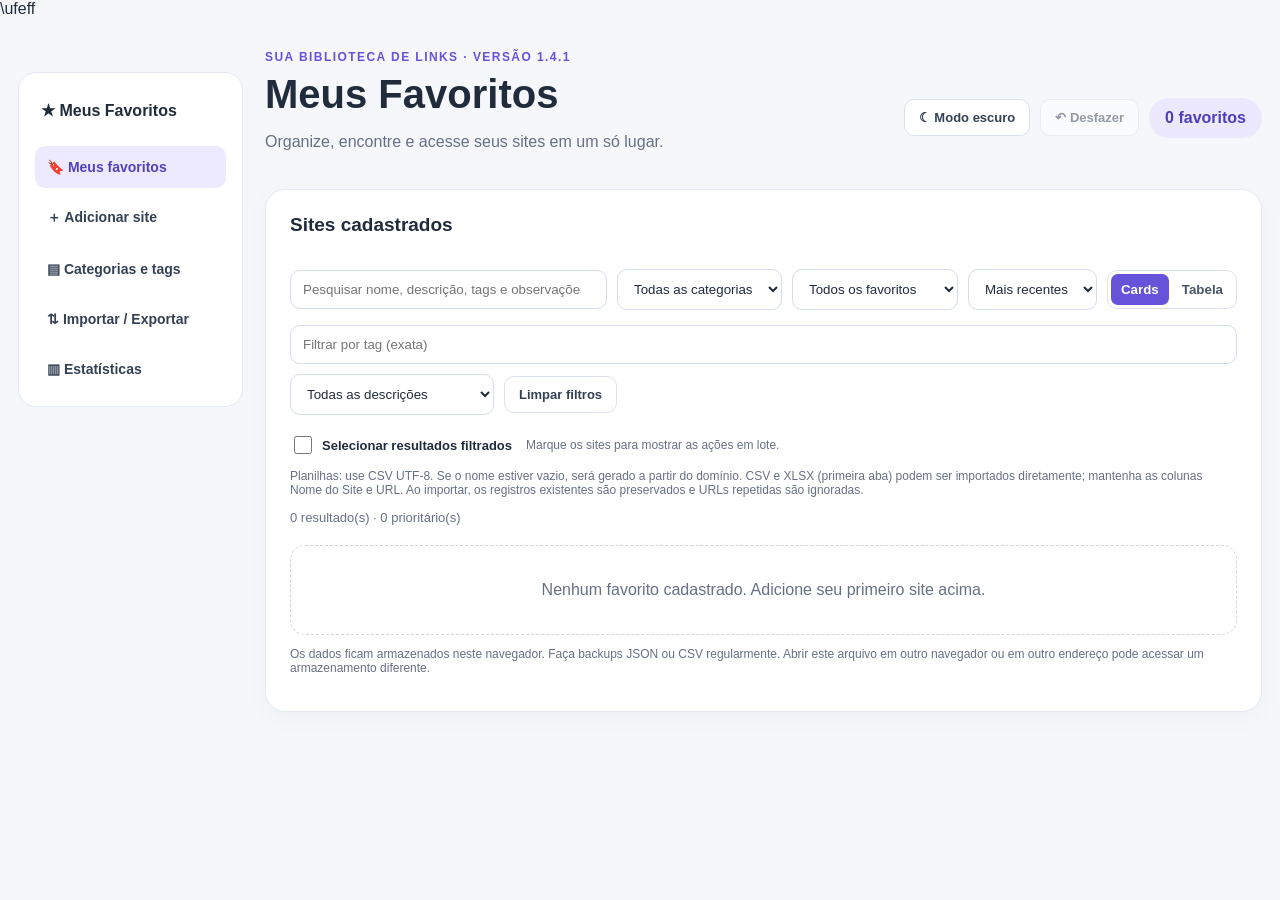
==== backups/gerenciador_favoritos_v1_6_1_original.html @ 5fb929ee "Initial commit - Gerenciador de Links Favoritos" ====
﻿\ufeff<!DOCTYPE html>
<html lang="pt-BR"><head><meta charset="UTF-8"><meta name="viewport" content="width=device-width,initial-scale=1"><title>Meus Favoritos — v1.4</title>
<style>
:root{font-family:Arial,Helvetica,sans-serif;color:#202b3c;background:#f5f7fb}*{box-sizing:border-box}html,body,button,input,textarea,select,option{font-family:Arial,Helvetica,sans-serif!important;font-variant:normal!important}body{margin:0}button{cursor:pointer}button:disabled{opacity:.5;cursor:not-allowed}.wrap{max-width:1190px;margin:auto;padding:32px 18px 70px}.top,.flex{display:flex;align-items:center;justify-content:space-between;gap:14px;flex-wrap:wrap}.eyebrow{font-size:12px;letter-spacing:.12em;text-transform:uppercase;color:#6554d9;font-weight:800}h1{font-size:clamp(29px,4vw,40px);margin:8px 0}p{color:#667085}.count{background:#ece9ff;color:#4d3fbb;border-radius:99px;padding:11px 16px;font-weight:bold}.panel{background:#fff;border:1px solid #e4e9f3;border-radius:20px;padding:24px;margin-top:22px;box-shadow:0 7px 25px #1d294408}h2{font-size:19px;margin:0 0 18px}h3{margin:0;font-size:17px;overflow-wrap:anywhere}.fields{display:grid;grid-template-columns:repeat(2,minmax(0,1fr));gap:16px}.field{display:flex;flex-direction:column;gap:7px}.wide{grid-column:1/-1}label{font-size:13px;font-weight:bold}input,select,textarea{border:1px solid #d5ddeb;border-radius:10px;padding:11px 12px;background:white;color:#202b3c;outline:none;min-width:0;width:100%}input:focus,select:focus,textarea:focus{border-color:#6554d9;box-shadow:0 0 0 3px #6554d91b}textarea{resize:vertical;min-height:75px}.actions,.toolbar{display:flex;flex-wrap:wrap;gap:10px;align-items:center}.actions{margin-top:18px}.btn{border:1px solid #dce2ec;border-radius:10px;background:white;color:#344054;padding:10px 14px;font-weight:700;font-size:13px}.btn:hover{background:#f1f0ff}.primary{background:#6554d9;color:white;border-color:#6554d9}.primary:hover{background:#5544c7}.danger{color:#b42338}.hidden{display:none!important}.hint{font-size:12px;color:#667085}.toolbar{margin-top:15px}.toolbar input[type=search]{flex:1;min-width:200px}.toolbar select{width:auto;max-width:100%}.cards{display:grid;grid-template-columns:repeat(auto-fill,minmax(275px,1fr));gap:14px;margin-top:20px}.site{border:1px solid #e4e9f3;border-radius:16px;padding:18px;display:flex;flex-direction:column;gap:12px;min-width:0;background:white}.site-head{display:flex;justify-content:space-between;gap:10px;align-items:start}.date{font-size:12px;color:#98a2b3;white-space:nowrap}.url{color:#5b4bcc;font-size:13px;overflow-wrap:anywhere}.description{margin:0;white-space:pre-wrap;overflow-wrap:anywhere;color:#475467}.notes{background:#f7f8fc;padding:10px;border-radius:8px;font-size:13px;white-space:pre-wrap;overflow-wrap:anywhere;color:#667085}.site-actions{display:flex;flex-wrap:wrap;gap:7px;margin-top:auto}.site-actions .btn{padding:8px 10px}.tags{display:flex;gap:5px;flex-wrap:wrap}.chip{font-size:12px;background:#f0edff;color:#5849b5;border-radius:999px;padding:5px 9px}.chip.category{background:#e8f4ff;color:#215b8d}.star{border:0;background:transparent;font-size:24px;color:#c0c5cf;padding:0 5px;line-height:1}.star.active{color:#e2a300}.empty{border:1px dashed #cdd5e1;border-radius:15px;padding:35px 15px;text-align:center;color:#667085;margin-top:20px}.manage{display:flex;gap:10px;align-items:end;flex-wrap:wrap}.manage .field{flex:1;min-width:210px}.category-list{display:flex;flex-wrap:wrap;gap:8px;margin-top:14px}.category-item{display:flex;align-items:center;gap:6px;background:#f7f8fc;border:1px solid #e6e9f0;border-radius:12px;padding:6px 8px}.category-item span{font-size:13px}.category-item button{border:0;background:transparent;color:#5b4bcc;padding:5px;font-weight:bold}.category-item button:last-child{color:#b42338}.table-wrap{overflow-x:auto;margin-top:20px;border:1px solid #e5e9f2;border-radius:14px}table{border-collapse:collapse;width:100%;min-width:760px;font-size:13px}th,td{padding:12px;text-align:left;border-bottom:1px solid #e9edf4;vertical-align:top}th{background:#f7f8fc;color:#475467}tr:last-child td{border-bottom:0}td .actions{margin:0;gap:5px}td .btn{padding:6px 8px}.toggle{display:flex;gap:3px;border:1px solid #dce2ec;border-radius:10px;padding:3px}.toggle button{border:0;background:transparent;border-radius:7px;padding:8px 10px;color:#475467;font-weight:bold}.toggle button.active{background:#6554d9;color:white}.message{margin-top:12px;font-size:13px;color:#b42338}.summary{font-size:13px;color:#667085}.site-title{display:flex;align-items:center;gap:6px}.site-title h3{flex:1}@media(max-width:650px){.wrap{padding:22px 12px 45px}.panel{padding:17px}.fields{grid-template-columns:1fr}.toolbar select{width:100%}.toggle{width:100%}.toggle button{flex:1}}

.preview-table{max-height:310px;overflow:auto;border:1px solid #e5e9f2;border-radius:10px;margin:12px 0}.preview-table table{min-width:620px}.preview-note{font-size:13px;line-height:1.6}.preview-error{color:#b42338}.preview-ok{color:#027a48}.preview-modal{position:fixed;inset:0;background:#111827aa;z-index:50;display:flex;align-items:center;justify-content:center;padding:14px}.preview-dialog{background:white;border-radius:18px;padding:24px;max-width:960px;width:100%;max-height:92vh;overflow:auto;box-shadow:0 20px 70px #0003}.preview-dialog h2{margin-bottom:8px}

/* Tema escuro, seleção em massa e indicadores */
body.dark{background:#101827;color:#e7edf7}body.dark .panel,body.dark .site,body.dark .preview-dialog{background:#1c293b;border-color:#35455b}body.dark input,body.dark select,body.dark textarea,body.dark .btn,body.dark .toggle{background:#26364a;color:#edf2fc;border-color:#46566e}body.dark .primary{background:#7565ed;color:white}body.dark .notes,body.dark .category-item,body.dark th,body.dark .stat{background:#26364a;color:#d8e3f3}body.dark p,body.dark .hint,body.dark .summary,body.dark .description{color:#bdc9da}body.dark .chip{background:#403d6c;color:#eceaff}body.dark .chip.category{background:#234c66;color:#d9f1ff}body.dark .count{background:#403d6c;color:#eeeaff}body.dark td,body.dark th{border-color:#35455b}body.dark .url{color:#b1a8ff}body.dark .preview-table,body.dark .table-wrap{border-color:#35455b}
.stats{display:grid;grid-template-columns:repeat(4,minmax(0,1fr));gap:12px}.stat{background:#f7f8fc;padding:15px;border-radius:12px}.stat strong{font-size:25px;display:block}.stat span{font-size:12px;color:#667085}.batchbar{background:#f5f3ff;border:1px solid #d8d1ff;border-radius:13px;padding:14px;margin:12px 0}.batchbar .toolbar{margin:0}.select-favorite{width:18px;height:18px;flex-shrink:0;accent-color:#6554d9}.batch-check{display:flex;align-items:center;gap:7px}.notice{border:1px solid #e5e9f2;border-radius:10px;padding:12px;margin:12px 0}.audit-item{display:flex;justify-content:space-between;gap:10px;padding:10px;border-bottom:1px solid #e4e9f3;flex-wrap:wrap}.small{font-size:12px}.pill{background:#ece9ff;border-radius:9px;padding:5px 9px}.dark .batchbar{background:#28244a;border-color:#544a84}.dark .stat span{color:#b7c4d8}@media(max-width:650px){.stats{grid-template-columns:repeat(2,minmax(0,1fr))}}

.app-layout{max-width:1440px;display:grid;grid-template-columns:225px minmax(0,1fr);gap:22px;align-items:start}
.app-nav{position:sticky;top:20px;background:#fff;border:1px solid #e4e9f3;border-radius:18px;padding:16px;display:flex;flex-direction:column;gap:8px;margin-top:22px}
.nav-brand{padding:12px 6px 18px;font-size:16px}.nav-link{border:0;text-align:left;border-radius:10px;padding:13px 12px;background:transparent;color:#344054;font-size:14px;font-weight:700}
.nav-link.active{background:#edeaff;color:#5142bc}.nav-link:hover{background:#f4f2ff}
.app-content{min-width:0}.app-page{display:none}.app-page.page-active{display:block}
.pill{background:#e6e0ff;color:#382b91;font-weight:800;border:1px solid #b8aef6}
.dark .pill{background:#3d346c;color:#fff;border-color:#7868ba}
.select-all-row{display:flex;gap:14px;align-items:center;flex-wrap:wrap;margin-top:18px}
.batchbar .toolbar{align-items:center}.batch-field{display:flex;flex-direction:column;gap:6px;min-width:160px}
.batch-field select,.batch-field input{width:100%}.batchbar .btn{min-height:41px}
body.dark .app-nav{background:#1c293b;border-color:#35455b}body.dark .nav-link{color:#e7edf7}body.dark .nav-link.active{background:#403d6c;color:#fff}body.dark .nav-link:hover{background:#2c3952}
.editing-modal{position:fixed!important;inset:0;z-index:80;background:#111827b3!important;border:0!important;margin:0!important;padding:16px!important;border-radius:0!important;overflow-y:auto;display:flex!important;align-items:flex-start;justify-content:center}
.editing-modal #siteForm{width:100%;max-width:900px;background:white;padding:22px;border-radius:16px}
.editing-modal #formTitle{position:absolute;left:-9999px}
body.dark .editing-modal #siteForm{background:#1c293b}
@media(max-width:850px){.app-layout{display:block}.app-nav{position:static;flex-direction:row;overflow:auto;margin-top:0}.nav-brand{display:none}.nav-link{white-space:nowrap;font-size:12px}.wrap{padding:12px}.app-page{margin-top:14px}}
.tag-tabs{display:flex;gap:10px;margin:0 0 18px}.tag-manager{display:grid;gap:8px;margin-top:16px}.tag-entry{display:flex;gap:8px;align-items:center;border:1px solid #dce2ec;border-radius:12px;padding:10px}.tag-info{flex:1;display:flex;flex-direction:column;gap:4px;min-width:0;overflow-wrap:anywhere}.tag-picker{display:flex;gap:8px}.tag-picker select{flex:1}.tag-picker button{white-space:nowrap}.dark .tag-entry{border-color:#40516a}@media(max-width:550px){.tag-picker{flex-wrap:wrap}.tag-entry{flex-wrap:wrap}} 
#batchExistingTags{min-width:195px;max-width:260px;height:112px;padding:6px}#batchExistingTags option{padding:7px;border-radius:5px;background-color:#fff;color:#202b3c}body.dark #batchExistingTags option{background-color:#26364a;color:#edf2fc}body.dark #batchExistingTags option:checked{background:#6755db!important;color:white!important}#batchExistingTags option:checked{background:#6755db!important;color:white!important}.batch-field .hint{font-size:11px}
/* Correção pontual: alinhamento e dimensão dos controles de edição em lote. */
#batchBar>.toolbar{display:grid;grid-template-columns:repeat(4,minmax(0,1fr));align-items:end;gap:12px}
#batchBar>.toolbar>*{min-width:0;max-width:none;width:100%;margin:0}
#batchBar>.toolbar>.batch-field{align-self:stretch;display:flex;flex-direction:column;justify-content:flex-end;gap:6px}
#batchBar>.toolbar>.batch-field select,#batchBar>.toolbar>.batch-field input{max-width:none!important;width:100%;box-sizing:border-box}
#batchBar>.toolbar>.batch-field .hint{font-size:11px;line-height:1.35}
#batchExistingTags{height:76px!important;min-width:0!important;max-width:none!important}
#batchBar>.toolbar>.btn,#batchBar>.toolbar>.pill{align-self:end;min-height:40px;display:flex;align-items:center;justify-content:center}
#batchBar>.toolbar>.pill{background:#3d346c;color:white;border-color:#7868ba}
#batchTagsEmptyHelp{display:block;margin-top:5px;color:#f5d48c}
#batchTagsEmptyHelp.hidden{display:none}
@media(max-width:1100px){#batchBar>.toolbar{grid-template-columns:repeat(3,minmax(0,1fr))}}
@media(max-width:720px){#batchBar>.toolbar{grid-template-columns:repeat(2,minmax(0,1fr))}}
@media(max-width:430px){#batchBar>.toolbar{grid-template-columns:1fr}}
</style></head><body><main class="wrap app-layout"><nav class="app-nav" aria-label="Seções"><strong class="nav-brand">★ Meus Favoritos</strong><button type="button" class="nav-link active" data-page="sites">🔖 Meus favoritos</button><button type="button" class="nav-link" data-page="form">＋ Adicionar site</button><button type="button" class="nav-link" data-page="categories">▤ Categorias e tags</button><button type="button" class="nav-link" data-page="files">⇅ Importar / Exportar</button><button type="button" class="nav-link" data-page="stats">▥ Estatísticas</button></nav><div class="app-content">
<header class="top"><div><div class="eyebrow">Sua biblioteca de links · Versão 1.4.1</div><h1>Meus Favoritos</h1><p>Organize, encontre e acesse seus sites em um só lugar.</p></div><div class="actions"><button class="btn" id="themeBtn" type="button">🌙 Modo escuro</button><button class="btn" id="undoBtn" type="button" disabled>↶ Desfazer</button><span id="count" class="count">0 favoritos</span></div></header>
<section class="panel app-page" data-section="stats"><h2>Visão geral</h2><div id="stats" class="stats"></div><div id="topCategories" class="hint" style="margin-top:12px"></div></section><section class="panel app-page" data-section="form" id="formPanel"><h2 id="formTitle">Adicionar novo site</h2><form id="siteForm"><div class="fields">
<div class="field"><label for="name">Nome do site *</label><input id="name" required maxlength="120" placeholder="Ex.: MDN Web Docs"></div>
<div class="field"><label for="url">URL *</label><input id="url" required placeholder="https://exemplo.com"></div>
<div class="field wide"><label for="description">Descrição / finalidade *</label><textarea id="description" required maxlength="1000" placeholder="Para que serve este site?"></textarea></div>
<div class="field"><label for="category">Categoria</label><select id="category"></select></div>
<div class="field"><label for="tags">Etiquetas (separadas por vírgula)</label><input id="tags" maxlength="500" placeholder="Ex.: Python, aulas, gratuito"><label for="existingTagSelect">Adicionar uma etiqueta existente</label><div class="tag-picker"><select id="existingTagSelect"><option value="">Escolha uma etiqueta...</option></select><button class="btn" id="addExistingTag" type="button">Adicionar etiqueta</button></div></div>
<div class="field"><label for="date">Data de cadastro</label><input id="date" type="date" readonly></div>
<div class="field"><label for="notes">Observações</label><textarea id="notes" maxlength="3000" placeholder="Anotações, dicas e lembretes..."></textarea></div>
<div class="field wide"><label><input id="priority" type="checkbox" style="width:auto;margin-right:8px">Marcar como favorito prioritário ★</label></div>
</div><div id="duplicateWarning" class="message hidden" role="alert"></div><div class="actions"><button type="submit" id="saveBtn" class="btn primary">Salvar favorito</button><button type="button" id="cancelBtn" class="btn hidden">Cancelar edição</button></div></form></section>
<section class="panel app-page" data-section="categories"><h2>Categorias e etiquetas</h2>
<div class="tag-tabs" role="tablist" aria-label="Gerenciamento"><button class="btn primary" id="tabCategories" type="button" role="tab">Categorias</button><button class="btn" id="tabTags" type="button" role="tab">Etiquetas (tags)</button></div>
<div id="categoriesPane"><p class="hint">Cada favorito pertence a uma categoria principal.</p><div class="manage"><div class="field"><label for="newCategory">Nova categoria</label><input id="newCategory" maxlength="60" placeholder="Ex.: Pesquisa Acadêmica"></div><button class="btn primary" id="addCategory" type="button">Adicionar categoria</button></div><div id="categoryList" class="category-list"></div></div>
<div id="tagsPane" class="hidden"><p class="hint">Uma etiqueta pode ser associada a vários favoritos. Renomear ou excluir uma etiqueta atualiza os sites vinculados, sem excluí-los.</p><div class="manage"><div class="field"><label for="newTag">Nova etiqueta</label><input id="newTag" maxlength="80" placeholder="Ex.: Python, Hardware, Games"></div><button class="btn primary" id="addTag" type="button">Adicionar etiqueta</button></div><div id="tagList" class="tag-manager"></div></div></section>
<section class="panel app-page" data-section="files"><h2>Importar e exportar</h2><p class="hint">Faça um backup JSON antes de importar ou atualizar muitos registros. CSV e XLSX são aceitos na importação de planilhas.</p><div class="actions" style="margin:0"><button class="btn" id="exportBtn">Exportar JSON</button><button class="btn" id="importBtn">Importar JSON</button><button class="btn" id="exportCsvBtn">Exportar planilha CSV</button><button class="btn primary" id="importCsvBtn">Importar CSV / Excel</button><button class="btn" id="auditBtn">Auditar duplicados</button><input class="hidden" id="importCsvFile" type="file" accept=".csv,.xlsx,text/csv,application/vnd.openxmlformats-officedocument.spreadsheetml.sheet"><input class="hidden" id="importFile" type="file" accept=".json,application/json"></div><h3>Histórico de importações JSON</h3><div id="backupHistory"></div></section>
<section class="panel app-page" data-section="sites"><div class="top"><h2>Sites cadastrados</h2></div>
<div class="toolbar"><input id="search" type="search" placeholder="Pesquisar nome, descrição, tags e observações..." aria-label="Pesquisar"><select id="filterCategory" aria-label="Filtrar categoria"></select><select id="filterPriority" aria-label="Filtrar prioridade"><option value="all">Todos os favoritos</option><option value="yes">Somente prioritários</option></select><select id="sort" aria-label="Ordenar"><option value="recent">Mais recentes</option><option value="old">Mais antigos</option><option value="az">Nome A–Z</option><option value="za">Nome Z–A</option></select><div class="toggle" aria-label="Modo de visualização"><button type="button" id="viewCards">Cards</button><button type="button" id="viewTable">Tabela</button></div></div>
<div class="toolbar"><input id="filterTag" placeholder="Filtrar por tag (exata)" aria-label="Filtrar tag"><select id="filterMissing" aria-label="Estado do cadastro"><option value="all">Todas as descrições</option><option value="missing">Sem descrição informativa</option><option value="categorized">Com categoria</option><option value="uncategorized">Sem categoria</option></select><button class="btn" id="clearFilters">Limpar filtros</button></div><div class="select-all-row"><label class="batch-check"><input type="checkbox" id="selectVisible" class="select-favorite"> Selecionar resultados filtrados</label><span class="hint">Marque os sites para mostrar as ações em lote.</span></div><div class="batchbar hidden" id="batchBar"><div class="toolbar"><span id="selectedCount" class="pill">0 selecionados</span><button class="btn" id="clearSelection">Limpar seleção</button><label class="batch-field">Categoria a aplicar <select id="batchCategory" aria-label="Categoria em lote"></select></label><button class="btn" id="applyCategory">Aplicar categoria</button><label class="batch-field">Selecionar tags cadastradas <select id="batchExistingTags" multiple size="3" aria-label="Etiquetas cadastradas para aplicar em lote"></select><span class="hint">Ctrl + clique para escolher várias tags. <span id="batchTagsEmptyHelp" class="hidden">Não há etiquetas neste armazenamento. Cadastre-as em Categorias e tags ou digite uma nova etiqueta ao lado.</span></span></label><label class="batch-field">Ou digitar novas tags <input id="batchTags" placeholder="Ex.: programação, aulas" style="max-width:230px"></label><label class="batch-field">Ação nas etiquetas <select id="batchTagMode" aria-label="Operação nas etiquetas"><option value="add">Adicionar tags</option><option value="remove">Remover tags</option></select></label><button class="btn" id="applyTags">Aplicar tags</button><label class="batch-field">Prioridade <select id="batchPriority" aria-label="Prioridade em lote"><option value="yes">Marcar prioritários</option><option value="no">Remover prioridade</option></select></label><button class="btn" id="applyPriority">Aplicar prioridade</button><button class="btn danger" id="batchDelete">Excluir selecionados</button></div><p class="hint">Para tags: escolha uma ou várias etiquetas cadastradas (Ctrl + clique), selecione Adicionar ou Remover e clique em Aplicar tags. Para categorias, use Aplicar categoria. É possível desfazer alterações em lote.</p></div><p class="hint">Planilhas: use CSV UTF-8. Se o nome estiver vazio, será gerado a partir do domínio. CSV e XLSX (primeira aba) podem ser importados diretamente; mantenha as colunas Nome do Site e URL. Ao importar, os registros existentes são preservados e URLs repetidas são ignoradas.</p><p class="summary" id="results"></p><div id="cards" class="cards"></div><div id="tableArea" class="table-wrap hidden"><table><thead><tr><th>Selecionar</th><th>Site</th><th>Descrição</th><th>Categoria / etiquetas</th><th>Cadastro</th><th>Ações</th></tr></thead><tbody id="tableBody"></tbody></table></div><div id="empty" class="empty hidden"></div><p class="hint">Os dados ficam armazenados neste navegador. Faça backups JSON ou CSV regularmente. Abrir este arquivo em outro navegador ou em outro endereço pode acessar um armazenamento diferente.</p></section></div></main>
<div id="backupPreview" class="preview-modal hidden" role="dialog" aria-modal="true" aria-labelledby="backupPreviewTitle"><div class="preview-dialog">
<h2 id="backupPreviewTitle">Conferir backup JSON</h2><p id="backupSummary" class="preview-note" style="white-space:pre-line"></p>
<label for="backupMode">Modo de importação</label><select id="backupMode"><option value="merge">Mesclar sem apagar favoritos existentes</option><option value="restore">Restaurar backup completo (substituir)</option></select>
<p id="backupWarning" class="preview-note"></p><div class="actions"><button class="btn primary" id="confirmBackup">Confirmar importação JSON</button><button class="btn" id="cancelBackup">Cancelar</button></div></div></div><div id="csvPreview" class="preview-modal hidden" role="dialog" aria-modal="true" aria-labelledby="previewTitle"><div class="preview-dialog"><h2 id="previewTitle">Conferir importação da planilha</h2><p id="previewSummary" class="preview-note"></p><div id="previewIssues" class="preview-note"></div><div class="preview-table"><table><thead><tr><th>Linha</th><th>Nome identificado</th><th>URL</th><th>Situação</th></tr></thead><tbody id="previewRows"></tbody></table></div><div class="toolbar"><label><input type="checkbox" id="updateExisting" style="width:auto"> Atualizar registros existentes por URL (apenas campos preenchidos)</label></div><div class="actions"><button class="btn primary" id="confirmCsv">Confirmar importação</button><button class="btn" id="cancelCsv">Cancelar</button></div></div></div><div id="auditModal" class="preview-modal hidden" role="dialog" aria-modal="true"><div class="preview-dialog"><h2>Auditoria de duplicados existentes</h2><p class="hint">A auditoria não apaga nada automaticamente. Selecione qual registro deseja manter.</p><div id="auditList"></div><div class="actions"><button class="btn" id="closeAudit">Fechar</button></div></div></div>
<script>

// Navegação em seções: somente a seção ativa fica visível; dados e filtros permanecem.
let currentPage='sites';
function showPage(page){
 currentPage=page;
 document.querySelectorAll('.app-page').forEach(n=>n.classList.toggle('page-active',n.dataset.section===page));
 document.querySelectorAll('.nav-link').forEach(n=>{const active=n.dataset.page===page;n.classList.toggle('active',active);n.setAttribute('aria-current',active?'page':'false')});
}
document.querySelectorAll('.nav-link').forEach(n=>n.addEventListener('click',()=>{
 if(editingId && n.dataset.page!=='form'){if(!confirm('Sair da edição sem salvar?'))return;resetForm()}
 showPage(n.dataset.page);
}));
showPage('sites');

'use strict';
// Compatibilidade: mantém exatamente a chave de armazenamento da versão anterior.
const STORAGE_KEY='gerenciador_favoritos_v1';
const SETTINGS_KEY='gerenciador_favoritos_config_v1_1';
const $=id=>document.getElementById(id);
const uid=()=>typeof crypto!=='undefined'&&typeof crypto.randomUUID==='function'?crypto.randomUUID():Date.now().toString(36)+'-'+Math.random().toString(36).slice(2);
const cleanText=s=>String(s||'').trim();
const normalizeTags=value=>[...new Set((Array.isArray(value)?value:cleanText(value).split(',')).map(v=>cleanText(v)).filter(Boolean))].slice(0,25);
function normalizeUrl(value){let raw=cleanText(value);const candidate=/^[a-zA-Z][a-zA-Z\d+.-]*:/.test(raw)?raw:'https://'+raw;try{const u=new URL(candidate);if(!['http:','https:'].includes(u.protocol)||!u.hostname||!u.hostname.includes('.')||u.username||u.password)return null;return u.href}catch{return null}}
// A chave de comparação ignora www, barra final e fragmento; mantém query strings relevantes.
function urlKey(url){try{const u=new URL(url);const host=u.hostname.toLowerCase().replace(/^www\./,'');const path=u.pathname.replace(/\/+$/,'')||'/';const params=[...u.searchParams.entries()].filter(([k])=>!/^utm_|^(fbclid|gclid|msclkid|igshid|mc_cid|mc_eid)$/i.test(k)).sort(([a,av],[b,bv])=>a.localeCompare(b)||av.localeCompare(bv));return host+path+(params.length?'?'+new URLSearchParams(params).toString():'')}catch{return cleanText(url).toLowerCase()}}
function validFavorite(f){return f&&typeof f==='object'&&typeof f.id==='string'&&typeof f.name==='string'&&typeof f.url==='string'&&typeof f.description==='string'&&typeof f.createdAt==='string'&&(f.notes===undefined||typeof f.notes==='string')}
function upgrade(f){return {...f,notes:f.notes||'',category:typeof f.category==='string'?f.category:'',tags:normalizeTags(f.tags),priority:f.priority===true}}
function readJSON(key,fallback){try{const value=localStorage.getItem(key);return value===null?fallback:JSON.parse(value)}catch{return fallback}}
let favorites=(Array.isArray(readJSON(STORAGE_KEY,[]))?readJSON(STORAGE_KEY,[]):[]).filter(validFavorite).map(upgrade);
const storedSettings=readJSON(SETTINGS_KEY,{});
const TAGS_KEY='gerenciador_favoritos_tags_v1_5_1';
let managedTags=Array.isArray(readJSON(TAGS_KEY,[]))?readJSON(TAGS_KEY,[]).filter(x=>typeof x==='string'&&x.trim()).map(x=>x.trim().slice(0,80)):[];
function tagId(t){return cleanText(t).normalize('NFD').replace(/[\u0300-\u036f]/g,'').toLocaleLowerCase('pt-BR')}
function allTags(){const m=new Map();for(const t of [...managedTags,...favorites.flatMap(f=>f.tags)])if(!m.has(tagId(t)))m.set(tagId(t),t);return [...m.values()].sort((a,b)=>a.localeCompare(b,'pt-BR'))}
function persistTags(next){try{localStorage.setItem(TAGS_KEY,JSON.stringify(next));managedTags=next;return true}catch{alert('Não foi possível salvar etiquetas.');return false}}

let categories=Array.isArray(storedSettings.categories)?[...new Set(storedSettings.categories.filter(c=>typeof c==='string'&&c.trim()).map(c=>c.trim()))]:[];
for(const f of favorites){if(f.category&&!categories.some(c=>c.toLowerCase()===f.category.toLowerCase()))categories.push(f.category)}
let view=storedSettings.view==='table'?'table':'cards';let editingId=null;let selectedIds=new Set(),visibleIds=[],undoState=null;const UNDO_KEY='gerenciador_favoritos_undo_v1_4';
function saveFavorites(next){try{const seen=new Map();for(const f of next){const key=urlKey(f.url);if(seen.has(key)){const previous=seen.get(key);const wasExisting=favorites.some(x=>x.id===f.id&&urlKey(x.url)===key)&&favorites.some(x=>x.id===previous.id&&urlKey(x.url)===key);if(!wasExisting){alert('Operação bloqueada: URL duplicada.');return false}}else seen.set(key,f)}localStorage.setItem(STORAGE_KEY,JSON.stringify(next));favorites=next;return true}catch{alert('Não foi possível salvar. Verifique o armazenamento disponível no navegador.');return false}}
function saveSettings(nextCategories=categories,nextView=view){try{localStorage.setItem(SETTINGS_KEY,JSON.stringify({categories:nextCategories,view:nextView}));categories=nextCategories;view=nextView;return true}catch{alert('Não foi possível salvar as preferências.');return false}}
function dateForInput(iso){const d=new Date(iso);return Number.isNaN(d.getTime())?'':[d.getFullYear(),String(d.getMonth()+1).padStart(2,'0'),String(d.getDate()).padStart(2,'0')].join('-')}
function localDate(iso){const d=new Date(iso);return Number.isNaN(d.getTime())?'Data indisponível':d.toLocaleDateString('pt-BR')}
function el(tag,cls,text){const n=document.createElement(tag);if(cls)n.className=cls;if(text!==undefined)n.textContent=text;return n}
function action(text,cls,fn){const b=el('button','btn '+(cls||''),text);b.type='button';b.addEventListener('click',fn);return b}
function resetForm(){$('formPanel').classList.remove('editing-modal');editingId=null;$('siteForm').reset();$('date').value=dateForInput(new Date().toISOString());$('formTitle').textContent='Adicionar novo site';$('saveBtn').textContent='Salvar favorito';$('cancelBtn').classList.add('hidden');checkDuplicate()}
function duplicateFor(url,id){return favorites.find(f=>f.id!==id&&urlKey(f.url)===urlKey(url))}
function checkDuplicate(){const url=normalizeUrl($('url').value);const match=url?duplicateFor(url,editingId):null;$('duplicateWarning').classList.toggle('hidden',!match);$('duplicateWarning').textContent=match?'Atenção: este endereço já está cadastrado como “'+match.name+'”. Não será permitido duplicá-lo.':'';return match}
$('url').addEventListener('input',checkDuplicate);
$('siteForm').addEventListener('submit',event=>{event.preventDefault();const url=normalizeUrl($('url').value);if(!url){alert('Informe uma URL HTTP ou HTTPS válida.');$('url').focus();return}if(checkDuplicate()){alert('Este site já está cadastrado. Edite o registro existente.');$('url').focus();return}const name=cleanText($('name').value),description=cleanText($('description').value);if(!name||!description){alert('Preencha nome e descrição.');return}const values={name,url,description,notes:cleanText($('notes').value),category:$('category').value,tags:normalizeTags($('tags').value),priority:$('priority').checked};const next=editingId?favorites.map(f=>f.id===editingId?{...f,...values}:f):[{id:uid(),createdAt:new Date().toISOString(),...values},...favorites];if(saveFavorites(next)){resetForm();render();showPage('sites')}});
$('cancelBtn').addEventListener('click',()=>{resetForm();showPage('sites')});
function editFavorite(id){const f=favorites.find(x=>x.id===id);if(!f)return;editingId=id;$('name').value=f.name;$('url').value=f.url;$('description').value=f.description;$('notes').value=f.notes;$('category').value=f.category;$('tags').value=f.tags.join(', ');$('priority').checked=f.priority;$('date').value=dateForInput(f.createdAt);$('formTitle').textContent='Editar favorito';$('saveBtn').textContent='Salvar alterações';$('cancelBtn').classList.remove('hidden');checkDuplicate();showPage('form');$('formPanel').classList.add('editing-modal');$('name').focus({preventScroll:true})}
function deleteFavorite(id){const f=favorites.find(x=>x.id===id);if(!f||!confirm('Excluir o favorito “'+f.name+'”?'))return;if(saveFavorites(favorites.filter(x=>x.id!==id))){if(editingId===id)resetForm();render()}}
function togglePriority(id){if(saveFavorites(favorites.map(f=>f.id===id?{...f,priority:!f.priority}:f)))render()}
function openSite(url){window.open(url,'_blank','noopener,noreferrer')}
async function copyUrl(url){try{if(navigator.clipboard&&window.isSecureContext){await navigator.clipboard.writeText(url)}else{const input=document.createElement('textarea');input.value=url;input.style.position='fixed';input.style.opacity='0';document.body.append(input);input.select();if(!document.execCommand('copy'))throw Error('Falha ao copiar');input.remove()}alert('URL copiada!')}catch{prompt('Copie o endereço:',url)}}
function controls(f){const wrap=el('div','site-actions');wrap.append(action('Abrir','primary',()=>openSite(f.url)),action('Copiar URL','',()=>copyUrl(f.url)),action('Editar','',()=>editFavorite(f.id)),action('Excluir','danger',()=>deleteFavorite(f.id)));return wrap}
function star(f){const b=el('button','star'+(f.priority?' active':''),f.priority?'★':'☆');b.type='button';b.title=f.priority?'Remover prioridade':'Marcar como prioritário';b.setAttribute('aria-label',b.title);b.addEventListener('click',()=>togglePriority(f.id));return b}
function badges(f){const wrap=el('div','tags');if(f.category)wrap.append(el('span','chip category',f.category));for(const tag of f.tags)wrap.append(el('span','chip','#'+tag));return wrap}
function selectionBox(f){const c=el('input','select-favorite');c.type='checkbox';c.checked=selectedIds.has(f.id);c.setAttribute('aria-label','Selecionar '+f.name);c.addEventListener('change',()=>{if(c.checked)selectedIds.add(f.id);else selectedIds.delete(f.id);render()});return c}
function cardFor(f){const card=el('article','site'),head=el('div','site-head'),title=el('div','site-title');title.append(selectionBox(f),star(f),el('h3','',f.name));head.append(title,el('span','date',localDate(f.createdAt)));const link=el('a','url',f.url);link.href=f.url;link.target='_blank';link.rel='noopener noreferrer';card.append(head,link,el('p','description',f.description),badges(f));if(f.notes)card.append(el('div','notes',f.notes));card.append(controls(f));return card}
function rowFor(f){const tr=el('tr'),site=el('td'),title=el('div','site-title');title.append(star(f),el('strong','',f.name));const link=el('a','url',f.url);link.href=f.url;link.target='_blank';link.rel='noopener noreferrer';site.append(title,link);const desc=el('td','',f.description);if(f.notes)desc.append(el('div','hint','Obs.: '+f.notes));const cats=el('td');cats.append(badges(f));const date=el('td','',localDate(f.createdAt)),acts=el('td');acts.append(controls(f));const choose=el('td');choose.append(selectionBox(f));tr.append(choose,site,desc,cats,date,acts);return tr}
function renderCategories(){const select=$('category'),filter=$('filterCategory'),current=select.value,filtered=filter.value;select.replaceChildren(new Option('Sem categoria',''));filter.replaceChildren(new Option('Todas as categorias','all'),new Option('Sem categoria','none'));for(const c of categories.sort((a,b)=>a.localeCompare(b,'pt-BR'))){select.add(new Option(c,c));filter.add(new Option(c,c))}select.value=categories.includes(current)?current:'';filter.value=[...categories,'all','none'].includes(filtered)?filtered:'all';const batch=$('batchCategory'),prevBatch=batch.value;batch.replaceChildren(new Option('Sem categoria',''));for(const c of categories)batch.add(new Option(c,c));batch.value=categories.includes(prevBatch)?prevBatch:'';const list=$('categoryList');list.replaceChildren();for(const c of categories){const item=el('div','category-item');item.append(el('span','',c),action('Renomear','',()=>renameCategory(c)),action('Excluir','danger',()=>removeCategory(c)));list.append(item)}if(!categories.length)list.append(el('span','hint','Nenhuma categoria criada.'))}
// Gerenciamento centralizado das etiquetas. Não altera os favoritos ao cadastrar uma etiqueta vazia.
function renderTags(){
 const batchPicker=$('batchExistingTags');
 const chosen=new Set([...batchPicker.selectedOptions].map(o=>tagId(o.value)));
 const available=allTags();
 batchPicker.replaceChildren();
 if(!available.length){
  const empty=new Option('Nenhuma tag cadastrada','');empty.disabled=true;batchPicker.add(empty);
 }else{
  for(const t of available){
   const o=new Option(t,t);
   o.selected=chosen.has(tagId(t));
   batchPicker.add(o);
  }
 }
 $('batchTagsEmptyHelp').classList.toggle('hidden',available.length>0);
 const tags=allTags(),list=$('tagList'),picker=$('existingTagSelect'),previous=picker.value;
 list.replaceChildren();picker.replaceChildren(new Option('Escolha uma etiqueta...',''));
 for(const tag of tags){
  picker.add(new Option(tag,tag));
  const count=favorites.filter(f=>f.tags.some(t=>tagId(t)===tagId(tag))).length;
  const item=el('div','tag-entry');
  const info=el('div','tag-info');info.append(el('strong','',tag),el('span','hint',count+' site(s) associado(s)'));
  item.append(info,action('Renomear','',()=>renameTag(tag)),action('Excluir','danger',()=>removeTag(tag)));
  list.append(item);
 }
 if(!tags.length)list.append(el('p','hint','Nenhuma etiqueta cadastrada.'));
 picker.value=tags.includes(previous)?previous:'';
}
function addTag(){
 const name=cleanText($('newTag').value);
 if(!name||name.length>80){alert('Informe uma etiqueta de até 80 caracteres.');return}
 if(allTags().some(t=>tagId(t)===tagId(name))){alert('Essa etiqueta já existe.');return}
 if(persistTags([...managedTags,name])){$('newTag').value='';renderTags()}
}
function renameTag(old){
 const answer=prompt('Novo nome da etiqueta:',old);if(answer===null)return;
 const name=cleanText(answer);if(!name||name.length>80){alert('Informe uma etiqueta de até 80 caracteres.');return}
 if(tagId(old)!==tagId(name)&&allTags().some(t=>tagId(t)===tagId(name))){alert('Já existe uma etiqueta com esse nome.');return}
 const next=favorites.map(f=>({...f,tags:normalizeTags(f.tags.map(t=>tagId(t)===tagId(old)?name:t))}));
 const oldRegistry=[...managedTags];
 if(!commitWithUndo(next,'Renomear etiqueta: '+old))return;
 const registry=allTags().filter(t=>tagId(t)!==tagId(old));
 if(!persistTags([...registry,name])){alert('Não foi possível salvar o catálogo de etiquetas.');return}
 if($('tags').value.trim())$('tags').value=normalizeTags($('tags').value).map(t=>tagId(t)===tagId(old)?name:t).join(', ');
 renderTags();render();
}
function removeTag(tag){
 const count=favorites.filter(f=>f.tags.some(t=>tagId(t)===tagId(tag))).length;
 if(!confirm('Excluir a etiqueta “'+tag+'”? Ela será removida de '+count+' site(s), mas nenhum favorito será excluído.'))return;
 const next=favorites.map(f=>({...f,tags:f.tags.filter(t=>tagId(t)!==tagId(tag))}));
 if(!commitWithUndo(next,'Excluir etiqueta: '+tag))return;
 persistTags(managedTags.filter(t=>tagId(t)!==tagId(tag)));
 if($('tags').value.trim())$('tags').value=normalizeTags($('tags').value).filter(t=>tagId(t)!==tagId(tag)).join(', ');
 renderTags();render();
}
$('addTag').addEventListener('click',addTag);
$('newTag').addEventListener('keydown',e=>{if(e.key==='Enter'){e.preventDefault();addTag()}});
$('addExistingTag').addEventListener('click',()=>{
 const name=$('existingTagSelect').value;if(!name)return;
 const values=normalizeTags([...normalizeTags($('tags').value),name]);
 $('tags').value=values.join(', ');
});
function showManagerTab(tab){
 const isTags=tab==='tags';
 $('tagsPane').classList.toggle('hidden',!isTags);
 $('categoriesPane').classList.toggle('hidden',isTags);
 $('tabTags').classList.toggle('primary',isTags);
 $('tabCategories').classList.toggle('primary',!isTags);
 $('tabTags').setAttribute('aria-selected',String(isTags));
 $('tabCategories').setAttribute('aria-selected',String(!isTags));
 if(isTags)renderTags();
}
$('tabCategories').addEventListener('click',()=>showManagerTab('categories'));
$('tabTags').addEventListener('click',()=>showManagerTab('tags'));
function addCategory(){const name=cleanText($('newCategory').value);if(!name)return;if(categories.some(c=>c.toLocaleLowerCase('pt-BR')===name.toLocaleLowerCase('pt-BR'))){alert('Essa categoria já existe.');return}if(saveSettings([...categories,name])){$('newCategory').value='';renderCategories();$('category').value=name;render()}}
function renameCategory(old){const answer=prompt('Novo nome para a categoria:',old);if(answer===null)return;const name=cleanText(answer);if(!name||name.length>60){alert('Informe um nome de até 60 caracteres.');return}if(categories.some(c=>c!==old&&c.toLowerCase()===name.toLowerCase())){alert('Categoria já existente.');return}const next=favorites.map(f=>f.category===old?{...f,category:name}:f);if(!saveFavorites(next))return;if(!saveSettings(categories.map(c=>c===old?name:c)))return;renderCategories();if(editingId){const edited=favorites.find(f=>f.id===editingId);if(edited)$('category').value=edited.category}render()}
function removeCategory(name){const count=favorites.filter(f=>f.category===name).length;if(!confirm('Excluir a categoria “'+name+'”? '+(count?count+' site(s) ficarão sem categoria, mas não serão excluídos.':'')))return;const next=favorites.map(f=>f.category===name?{...f,category:''}:f);if(!saveFavorites(next))return;if(!saveSettings(categories.filter(c=>c!==name)))return;renderCategories();render()}
$('addCategory').addEventListener('click',addCategory);$('newCategory').addEventListener('keydown',e=>{if(e.key==='Enter'){e.preventDefault();addCategory()}});
function render(){renderTags();const term=$('search').value.trim().toLocaleLowerCase('pt-BR'),tag=$('filterTag').value.trim().toLocaleLowerCase('pt-BR'),missing=$('filterMissing').value,cat=$('filterCategory').value,onlyPriority=$('filterPriority').value==='yes',sort=$('sort').value;let list=favorites.filter(f=>(!onlyPriority||f.priority)&&(!tag||f.tags.some(t=>t.toLocaleLowerCase('pt-BR')===tag))&&(missing==='all'||(missing==='missing'&&(!f.description||f.description==='Importado de planilha'))||(missing==='categorized'&&!!f.category)||(missing==='uncategorized'&&!f.category))&&(cat==='all'||(cat==='none'?!f.category:f.category===cat))&&[f.name,f.description,f.notes,f.category,...f.tags].join(' ').toLocaleLowerCase('pt-BR').includes(term));list.sort((a,b)=>Number(b.priority)-Number(a.priority)||(sort==='az'?a.name.localeCompare(b.name,'pt-BR'):sort==='za'?b.name.localeCompare(a.name,'pt-BR'):sort==='old'?new Date(a.createdAt)-new Date(b.createdAt):new Date(b.createdAt)-new Date(a.createdAt)));visibleIds=list.map(f=>f.id);$('selectVisible').checked=!!visibleIds.length&&visibleIds.every(id=>selectedIds.has(id));$('selectedCount').textContent=selectedIds.size+' selecionados';$('batchBar').classList.toggle('hidden',selectedIds.size===0);$('count').textContent=favorites.length+' '+(favorites.length===1?'favorito':'favoritos');$('results').textContent=list.length+' resultado(s) · '+favorites.filter(f=>f.priority).length+' prioritário(s)';$('cards').replaceChildren(...(view==='cards'?list.map(cardFor):[]));$('tableBody').replaceChildren(...(view==='table'?list.map(rowFor):[]));$('cards').classList.toggle('hidden',view!=='cards'||!list.length);$('tableArea').classList.toggle('hidden',view!=='table'||!list.length);$('empty').classList.toggle('hidden',!!list.length);$('empty').textContent=favorites.length?'Nenhum site corresponde aos filtros.':'Nenhum favorito cadastrado. Adicione seu primeiro site acima.';$('viewCards').classList.toggle('active',view==='cards');$('viewTable').classList.toggle('active',view==='table');renderStats()}
for(const id of ['search','filterCategory','filterPriority','sort','filterTag','filterMissing'])$(id).addEventListener(id==='search'?'input':'change',render);
$('viewCards').addEventListener('click',()=>{if(saveSettings(categories,'cards'))render()});$('viewTable').addEventListener('click',()=>{if(saveSettings(categories,'table'))render()});
// Exportação inclui os dados e categorias. A importação também aceita o array JSON da versão 1.0.

const csvHeaders=['Nome do Site','URL','Descrição/Finalidade','Data de Cadastro','Observações','Categoria','Etiquetas','Prioritário'];
function csvCell(v){const t=String(v??'');return /[;"\r\n]/.test(t)?'"'+t.replace(/"/g,'""')+'"':t}
function downloadText(filename,text,mime){const blob=new Blob([text],{type:mime}),u=URL.createObjectURL(blob),a=document.createElement('a');a.href=u;a.download=filename;document.body.append(a);a.click();a.remove();setTimeout(()=>URL.revokeObjectURL(u),2000)}

// Backup JSON v3: inclui catálogo de categorias, etiquetas não utilizadas e preferências.
const BACKUP_HISTORY_KEY='gerenciador_favoritos_import_history_v1_6';
let pendingBackup=null;
function uniqueNames(values,limit=80){
 const seen=new Set(),result=[];
 for(const value of values){if(typeof value!=='string')continue;const name=value.trim().slice(0,limit);const key=tagId(name);if(!name||seen.has(key))continue;seen.add(key);result.push(name)}
 return result;
}
function downloadBackup(){
 const data={app:'gerenciador-favoritos',version:3,exportedAt:new Date().toISOString(),
  favorites,categories:uniqueNames(categories,60),tags:allTags(),
  settings:{view,theme:document.body.classList.contains('dark')?'dark':'light'}};
 downloadText('favoritos-backup-completo-'+new Date().toISOString().slice(0,10)+'.json',
  JSON.stringify(data,null,2),'application/json;charset=utf-8');
}
$('exportBtn').addEventListener('click',downloadBackup);
$('importBtn').addEventListener('click',()=>$('importFile').click());
function inspectBackup(raw){
 const rows=Array.isArray(raw)?raw:raw&&raw.app==='gerenciador-favoritos'?raw.favorites:null;
 if(!Array.isArray(rows)||!rows.every(validFavorite))throw Error('Formato de favoritos inválido.');
 if(rows.length>50000)throw Error('Arquivo contém registros demais.');
 const imported=rows.map(upgrade).map(f=>({...f,url:normalizeUrl(f.url)}));
 if(imported.some(f=>!f.url))throw Error('O arquivo contém URLs inválidas.');
 const sourceCats=Array.isArray(raw.categories)?raw.categories:[];
 const sourceTags=Array.isArray(raw.tags)?raw.tags:Array.isArray(raw.managedTags)?raw.managedTags:[];
 const backupCategories=uniqueNames([...sourceCats,...imported.map(f=>f.category)],60);
 const backupTags=uniqueNames([...sourceTags,...imported.flatMap(f=>f.tags)]);
 const keys=new Set(),deduped=[];let internalDuplicates=0;
 for(const f of imported){const k=urlKey(f.url);if(keys.has(k)){internalDuplicates++;continue}keys.add(k);deduped.push(f)}
 const existingKeys=new Set(favorites.map(f=>urlKey(f.url)));
 return {favorites:deduped,categories:backupCategories,tags:backupTags,
  settings:raw&&raw.settings&&typeof raw.settings==='object'?raw.settings:{},
  duplicates:internalDuplicates,overlap:deduped.filter(f=>existingKeys.has(urlKey(f.url))).length,
  sourceVersion:raw?.version||'legado'};
}
function backupPlan(mode){
 const incoming=pendingBackup.data;
 if(mode==='restore')return {favorites:incoming.favorites,categories:incoming.categories,tags:incoming.tags,
  view:incoming.settings.view==='table'?'table':incoming.settings.view==='cards'?'cards':view,
  theme:['dark','light'].includes(incoming.settings.theme)?incoming.settings.theme:null};
 const currentKeys=new Set(favorites.map(f=>urlKey(f.url)));
 const newItems=incoming.favorites.filter(f=>!currentKeys.has(urlKey(f.url)));
 const ids=new Set(favorites.map(f=>f.id));
 const safeNew=newItems.map(f=>{if(ids.has(f.id)){f={...f,id:uid()}}ids.add(f.id);return f});
 return {favorites:[...favorites,...safeNew],categories:uniqueNames([...categories,...incoming.categories],60),
  tags:uniqueNames([...allTags(),...incoming.tags]),view,theme:null};
}
function previewBackup(){
 if(!pendingBackup)return;
 const data=pendingBackup.data,mode=$('backupMode').value,plan=backupPlan(mode);
 const existing=new Set(favorites.map(f=>urlKey(f.url)));
 const added=data.favorites.filter(f=>!existing.has(urlKey(f.url))).length;
 $('backupSummary').textContent=
  `Arquivo: ${pendingBackup.filename} · Formato: ${data.sourceVersion}\n`+
  `Favoritos no arquivo: ${data.favorites.length} · Novos: ${added} · URLs já existentes: ${data.overlap}\n`+
  `Categorias no arquivo: ${data.categories.length} · Etiquetas no arquivo: ${data.tags.length}\n`+
  `URLs repetidas dentro do arquivo ignoradas: ${data.duplicates}\n`+
  `Resultado previsto: ${plan.favorites.length} favoritos, ${plan.categories.length} categorias, ${plan.tags.length} etiquetas.`;
 $('backupWarning').textContent=mode==='restore'
  ?'ATENÇÃO: Restaurar substituirá favoritos, categorias e etiquetas atuais. Será criada uma cópia de segurança antes da alteração.'
  :'Mesclar preservará os favoritos existentes; URLs já cadastradas serão ignoradas e categorias/etiquetas serão unificadas.';
}
$('backupMode').addEventListener('change',previewBackup);
$('cancelBackup').addEventListener('click',()=>{$('backupPreview').classList.add('hidden');pendingBackup=null});
$('importFile').addEventListener('change',async e=>{
 const file=e.target.files[0];if(!file)return;
 try{
  if(file.size>15*1024*1024)throw Error('Arquivo maior que 15 MB.');
  const data=inspectBackup(JSON.parse(await file.text()));
  pendingBackup={data,filename:file.name};
  $('backupMode').value='merge';previewBackup();$('backupPreview').classList.remove('hidden');
 }catch(err){alert('Falha ao verificar backup: '+err.message)}
 finally{e.target.value=''}
});
$('confirmBackup').addEventListener('click',()=>{
 if(!pendingBackup)return;
 const mode=$('backupMode').value,plan=backupPlan(mode);
 const message=mode==='restore'
  ?'CONFIRMAR RESTAURAÇÃO: os dados atuais serão substituídos. Continuar?'
  :'Confirmar mesclagem do backup com os dados atuais?';
 if(!confirm(message))return;
 // Pré-validação completa, antes de escrever qualquer chave do localStorage.
 const seen=new Set();
 for(const f of plan.favorites){const k=urlKey(f.url);if(!k||seen.has(k)){alert('Operação cancelada: há URLs duplicadas ou inválidas no resultado.');return}seen.add(k)}
 const snapshot={
  favorites:localStorage.getItem(STORAGE_KEY),settings:localStorage.getItem(SETTINGS_KEY),
  tags:localStorage.getItem(TAGS_KEY),theme:localStorage.getItem(THEME_KEY)
 };
 const rollback=()=>{for(const [k,key] of Object.entries({favorites:STORAGE_KEY,settings:SETTINGS_KEY,tags:TAGS_KEY,theme:THEME_KEY})){
  if(snapshot[k]===null)localStorage.removeItem(key);else localStorage.setItem(key,snapshot[k]);
 }};
 try{
  // Reserva cópia de segurança persistente para o botão Desfazer.
  const previous=JSON.stringify({favorites,categories,managedTags:allTags(),label:'Importação JSON',at:new Date().toISOString()});
  localStorage.setItem(UNDO_KEY,previous);
  localStorage.setItem(STORAGE_KEY,JSON.stringify(plan.favorites));
  localStorage.setItem(SETTINGS_KEY,JSON.stringify({categories:plan.categories,view:plan.view}));
  localStorage.setItem(TAGS_KEY,JSON.stringify(plan.tags));
  if(plan.theme)localStorage.setItem(THEME_KEY,plan.theme);
  favorites=plan.favorites;categories=plan.categories;managedTags=plan.tags;view=plan.view;
  if(plan.theme)setTheme(plan.theme==='dark');
  undoState=previous;$('undoBtn').disabled=false;selectedIds.clear();
  const history=readJSON(BACKUP_HISTORY_KEY,[]);
  try{localStorage.setItem(BACKUP_HISTORY_KEY,JSON.stringify([{date:new Date().toISOString(),file:pendingBackup.filename,mode,count:plan.favorites.length},...history].slice(0,20)))}catch{}
  resetForm();renderCategories();render();renderHistory();
  $('backupPreview').classList.add('hidden');pendingBackup=null;
  alert('Importação JSON concluída. Categorias e etiquetas também foram restauradas.');
 }catch(err){
  try{rollback()}catch{}
  alert('Não foi possível concluir a importação. Os dados anteriores foram preservados. '+err.message);
 }
});
function renderHistory(){
 const history=readJSON(BACKUP_HISTORY_KEY,[]);
 const target=$('backupHistory');target.replaceChildren();
 if(!history.length){target.append(el('p','hint','Nenhuma importação JSON registrada.'));return}
 for(const h of history.slice(0,10)){
  const line=el('p','hint');
  line.textContent=`${localDate(h.date)} · ${h.mode==='restore'?'Restauração':'Mesclagem'} · ${h.file} · ${h.count} favoritos após a operação`;
  target.append(line);
 }
}
renderHistory();

$('exportCsvBtn').addEventListener('click',()=>{
 const lines=[csvHeaders,...favorites.map(f=>[f.name,f.url,f.description,dateForInput(f.createdAt),f.notes,f.category,f.tags.join(', '),f.priority?'Sim':'Não'])];
 downloadText('favoritos-'+new Date().toISOString().slice(0,10)+'.csv','\uFEFF'+lines.map(r=>r.map(csvCell).join(';')).join('\r\n'),'text/csv;charset=utf-8');
});
$('importCsvBtn').addEventListener('click',()=>$('importCsvFile').click());
// Parser CSV: trata aspas escapadas, quebras de linha dentro de células e ; ou , como separadores.
function parseCsv(text,delimiter){
 const rows=[],row=[];let cell='',quoted=false;
 for(let i=0;i<text.length;i++){const c=text[i];
  if(c==='"'){if(quoted&&text[i+1]==='"'){cell+='"';i++}else if(quoted){quoted=false}else if(!cell.trim()){quoted=true}else{cell+=c}}
  else if(c===delimiter&&!quoted){row.push(cell);cell=''}
  else if((c==='\n'||c==='\r')&&!quoted){if(c==='\r'&&text[i+1]==='\n')i++;row.push(cell);if(row.some(x=>x.trim()))rows.push([...row]);row.length=0;cell=''}
  else{cell+=c}
 }
 if(quoted)throw Error('Há aspas não fechadas no CSV.');
 row.push(cell);if(row.some(x=>x.trim()))rows.push([...row]);
 return rows;
}
function headerKey(s){return String(s||'').normalize('NFD').replace(/[\u0300-\u036f]/g,'').toLowerCase().replace(/[^a-z0-9]/g,'')}
const aliases={
 name:['nomedosite','nome','site','titulo','title'],
 url:['url','link','endereco','enderecodosite','website','siteurl'],
 description:['descricaofinalidade','descricao','finalidade','description','resumo'],
 createdAt:['datadecadastro','cadastro','data','createdat'],
 notes:['observacoes','observacao','notas','notes','comentarios'],
 category:['categoria','category','grupo'],
 tags:['etiquetas','tags','tag','palavraschave'],
 priority:['prioritario','prioridade','favoritoprioritario','destaque']
};
function parseImportedDate(value){
 const s=cleanText(value);if(!s)return new Date().toISOString();
 const br=s.match(/^(\d{2})\/(\d{2})\/(\d{4})$/);
 const iso=br?`${br[3]}-${br[2]}-${br[1]}T12:00:00`: /^\d{4}-\d{2}-\d{2}$/.test(s)?s+'T12:00:00':s;
 const d=new Date(iso);return Number.isNaN(d.getTime())?new Date().toISOString():d.toISOString();
}
// Importação assistida: mostra prévia e não altera nada até a confirmação.
let csvPending=null;
function generatedName(url){
 const hostname=new URL(url).hostname.replace(/^www\./i,'');
 const first=hostname.split('.')[0];
 return first?first.charAt(0).toUpperCase()+first.slice(1):hostname;
}
function showCsvPreview(items,invalid,duplicates){
 csvPending={items,invalid,duplicates};
 $('previewSummary').textContent=`${items.length} novo(s) site(s) pronto(s) para importar. ${duplicates.length} URL(s) já cadastrada(s): ignorar ou atualizar, conforme a opção abaixo. ${invalid.length} linha(s) precisam de correção. Nenhum registro existente será excluído.`;
 $('previewIssues').replaceChildren();
 if(invalid.length){
  const title=el('p','preview-error','Linhas não importadas (corrija o endereço na planilha e tente novamente):');
  $('previewIssues').append(title);
  for(const x of invalid.slice(0,12))$('previewIssues').append(el('p','preview-error',`Linha ${x.line}: ${x.reason} — ${x.raw.slice(0,110)}`));
  if(invalid.length>12)$('previewIssues').append(el('p','',`E mais ${invalid.length-12} linha(s).`));
 }
 $('previewRows').replaceChildren();
 const display=[...items.map(x=>({...x,status:'Pronto'})),...invalid.map(x=>({line:x.line,name:'—',url:x.raw,status:x.reason})),...duplicates.map(x=>({line:x.line,name:x.name,url:x.url,status:'Já cadastrado — pode atualizar'}))].sort((a,b)=>a.line-b.line).slice(0,100);
 for(const x of display){const tr=el('tr');for(const value of [x.line,x.name,x.url,x.status])tr.append(el('td','',String(value)));$('previewRows').append(tr)}
 $('confirmCsv').disabled=items.length===0 && (duplicates.length===0 || !$('updateExisting').checked);
 $('csvPreview').classList.remove('hidden');
}
$('updateExisting').addEventListener('change',()=>{if(csvPending)$('confirmCsv').disabled=csvPending.items.length===0&&(!csvPending.duplicates.length||!$('updateExisting').checked)});
$('cancelCsv').addEventListener('click',()=>{$('csvPreview').classList.add('hidden');csvPending=null});
$('confirmCsv').addEventListener('click',()=>{
 try{
  if(!csvPending){alert('Selecione novamente a planilha para importar.');return}
  const {items,invalid,duplicates}=csvPending;
  const updates=$('updateExisting').checked;
  const next=favorites.map(f=>({...f,tags:[...f.tags]}));
  const keys=new Map(next.map((f,i)=>[urlKey(f.url),i]));
  let added=0,changed=0;
  for(const x of items){
   if(!x.favorite || !x.favorite.url)continue;
   const key=urlKey(x.favorite.url);
   if(keys.has(key))continue;
   keys.set(key,next.length);next.push(x.favorite);added++;
  }
  if(updates)for(const x of duplicates){
   const idx=keys.get(urlKey(x.url));
   if(idx===undefined || !x.favorite)continue;
   const f=next[idx],src=x.favorite,merged={...f,tags:[...f.tags]};
   for(const k of ['name','description','notes','category']){
    if(src[k] && !(k==='description'&&src[k]==='Importado de planilha'))merged[k]=src[k];
   }
   if(src.tags?.length)merged.tags=normalizeTags([...f.tags,...src.tags]);
   if(src.priority)merged.priority=true;
   if(JSON.stringify(f)!==JSON.stringify(merged)){next[idx]=merged;changed++}
  }
  if(!added&&!changed){
   alert(duplicates.length&&!updates
    ?'Nenhum site novo. Os endereços já existem. Marque "Atualizar registros existentes por URL" para atualizar os dados.'
    :'Nenhuma alteração encontrada na planilha.');
   return;
  }
  if(!confirm(`Deseja importar ${added} site(s) e atualizar ${changed} registro(s)?\\n\\nSerá criado um ponto de restauração.`))return;
  if(!commitWithUndo(next,'Importação de planilha'))return;
  const nextCategories=[...new Set([...categories,...next.map(f=>f.category).filter(Boolean)])];
  saveSettings(nextCategories);
  renderCategories();resetForm();render();
  $('csvPreview').classList.add('hidden');csvPending=null;
  alert(`Importação concluída!\\nNovos: ${added}\\nAtualizados: ${changed}\\nInválidos: ${invalid.length}`);
 }catch(error){
  console.error('Falha na confirmação da importação:',error);
  alert('Não foi possível confirmar a importação: '+(error?.message||String(error))+'\\nOs dados existentes foram preservados.');
 }
});
$('importCsvFile').addEventListener('change',async event=>{
 const file=event.target.files[0];if(!file)return;
 try{
  if(file.size>10*1024*1024)throw Error('O arquivo ultrapassa 10 MB.');
  const rows=await spreadsheetRows(file);
  if(rows.length<2)throw Error('A planilha deve conter cabeçalho e ao menos uma linha.');
  const header=rows.shift().map(headerKey),index={};
  for(const [field,opts] of Object.entries(aliases))index[field]=header.findIndex(h=>opts.includes(h));
  if(index.url<0)throw Error('Não encontrei a coluna URL ou Link.');
  const get=(r,k)=>index[k]<0?'':cleanText(r[index[k]]||'');
  const existing=new Set(favorites.map(f=>urlKey(f.url))),items=[],invalid=[],duplicates=[];
  for(let i=0;i<rows.length;i++){
   const r=rows[i],line=i+2,rawUrl=get(r,'url');
   if(!r.some(x=>cleanText(x)))continue;
   const url=normalizeUrl(rawUrl);
   if(!url){invalid.push({line,raw:rawUrl,reason:'URL ausente ou inválida'});continue}
   const name=get(r,'name')||generatedName(url),key=urlKey(url);
   if(existing.has(key)){duplicates.push({line,name,url,favorite:{name,url,description:get(r,'description').slice(0,1000),notes:get(r,'notes').slice(0,3000),category:get(r,'category').slice(0,60),tags:normalizeTags(get(r,'tags')),priority:/^(sim|s|yes|true|1|★)$/i.test(get(r,'priority'))}});continue}
   existing.add(key);
   const favorite={id:uid(),name:name.slice(0,120),url,
    description:get(r,'description').slice(0,1000)||'Importado de planilha',
    createdAt:parseImportedDate(get(r,'createdAt')),
    notes:get(r,'notes').slice(0,3000),category:get(r,'category').slice(0,60),
    tags:normalizeTags(get(r,'tags')).map(x=>x.slice(0,80)),
    priority:/^(sim|s|yes|true|1|★)$/i.test(get(r,'priority'))};
   items.push({line,name,url,favorite});
  }
  $('updateExisting').checked=false;showCsvPreview(items,invalid,duplicates);
 }catch(err){alert('Não foi possível importar o CSV: '+err.message)}
 finally{event.target.value=''}
});


// Histórico de uma etapa: antes de alterar em massa ou importar, salvar estado anterior.
function commitWithUndo(next,label){
 const old=JSON.stringify({favorites,categories,managedTags:allTags(),label,at:new Date().toISOString()});
 try{localStorage.setItem(UNDO_KEY,old)}catch{alert('Não há espaço para criar ponto de restauração. Exporte JSON antes de continuar.');return false}
 if(!saveFavorites(next))return false;
 undoState=old;$('undoBtn').disabled=false;selectedIds.clear();render();return true;
}
function restoreUndo(){const raw=undoState||localStorage.getItem(UNDO_KEY);if(!raw)return;
 const data=JSON.parse(raw);if(!confirm('Desfazer a última operação ('+data.label+')? As alterações posteriores serão substituídas.'))return;
 if(!saveFavorites(data.favorites))return;
 saveSettings(data.categories);if(Array.isArray(data.managedTags))persistTags(data.managedTags);localStorage.removeItem(UNDO_KEY);undoState=null;$('undoBtn').disabled=true;selectedIds.clear();resetForm();renderCategories();render();
}
$('undoBtn').disabled=!localStorage.getItem(UNDO_KEY);$('undoBtn').addEventListener('click',restoreUndo);
const THEME_KEY='gerenciador_favoritos_tema_v1_4';
function setTheme(dark){document.body.classList.toggle('dark',dark);$('themeBtn').textContent=dark?'☀ Modo claro':'☾ Modo escuro';localStorage.setItem(THEME_KEY,dark?'dark':'light')}
setTheme(localStorage.getItem(THEME_KEY)==='dark');$('themeBtn').addEventListener('click',()=>setTheme(!document.body.classList.contains('dark')));
function renderStats(){const categorized=favorites.filter(f=>f.category).length,priority=favorites.filter(f=>f.priority).length,tagged=favorites.filter(f=>f.tags.length).length;
 const data=[['Total de sites',favorites.length],['Com categoria',categorized],['Prioritários',priority],['Com etiquetas',tagged]];
 $('stats').replaceChildren(...data.map(([name,n])=>{const box=el('div','stat');box.append(el('strong','',String(n)),el('span','',name));return box}));
 const counts=new Map();for(const f of favorites)counts.set(f.category||'Sem categoria',(counts.get(f.category||'Sem categoria')||0)+1);
 $('topCategories').textContent='Categorias mais utilizadas: '+([...counts].sort((a,b)=>b[1]-a[1]).slice(0,6).map(([n,c])=>`${n} (${c})`).join(' · ')||'Nenhuma ainda');
}
$('selectVisible').addEventListener('change',e=>{for(const id of visibleIds){if(e.target.checked)selectedIds.add(id);else selectedIds.delete(id)}render()});
$('clearSelection').addEventListener('click',()=>{selectedIds.clear();render()});
$('clearFilters').addEventListener('click',()=>{$('search').value='';$('filterTag').value='';$('filterMissing').value='all';$('filterCategory').value='all';$('filterPriority').value='all';render()});
function bulkChange(transform,label,destructive=false){if(!selectedIds.size){alert('Selecione um ou mais sites.');return}
 const count=selectedIds.size;if(!confirm(`${label} em ${count} registro(s)?${destructive?' Esta ação poderá ser desfeita.':''}`))return;
 const next=destructive?favorites.filter(f=>!selectedIds.has(f.id)):favorites.map(f=>selectedIds.has(f.id)?transform(f):f);
 if(commitWithUndo(next,label)){selectedIds.clear();resetForm();renderCategories();render();showPage('sites')}
}
$('applyCategory').addEventListener('click',()=>bulkChange(f=>({...f,category:$('batchCategory').value}),'Alterar categoria'));
$('applyTags').addEventListener('click',()=>{
 const selected=[...$('batchExistingTags').selectedOptions].map(o=>o.value);
 const typed=normalizeTags($('batchTags').value);
 const tags=[...new Map([...selected,...typed].map(t=>[tagId(t),t])).values()];
 if(!tags.length){alert('Selecione uma ou mais etiquetas cadastradas ou digite novas etiquetas.');return}
 const remove=$('batchTagMode').value==='remove';
 bulkChange(f=>({...f,tags:remove?f.tags.filter(t=>!tags.some(x=>tagId(x)===tagId(t))):normalizeTags([...f.tags,...tags])}),remove?'Remover etiquetas':'Adicionar etiquetas');
});
$('applyPriority').addEventListener('click',()=>bulkChange(f=>({...f,priority:$('batchPriority').value==='yes'}),'Alterar prioridade'));
$('batchDelete').addEventListener('click',()=>bulkChange(null,'Excluir selecionados',true));
function auditDuplicates(){const groups=new Map();for(const f of favorites){const key=urlKey(f.url);if(!groups.has(key))groups.set(key,[]);groups.get(key).push(f)}
 const list=$('auditList');list.replaceChildren();let total=0;
 for(const [key,group] of groups)if(group.length>1){total++;
  const section=el('div','notice');section.append(el('strong','',key));
  for(const f of group){const line=el('div','audit-item');const info=el('span','small',f.name+' · '+f.url+' · '+localDate(f.createdAt));
   const btn=action('Excluir este registro','danger',()=>{if(!confirm('Excluir somente “'+f.name+'”? Os outros registros permanecerão.'))return;
    const next=favorites.filter(x=>x.id!==f.id);if(!commitWithUndo(next,'Remover duplicado'))return;auditDuplicates()});line.append(info,btn);section.append(line)}list.append(section)}
 if(!total)list.append(el('p','preview-ok','Nenhuma URL duplicada encontrada.'));
 $('auditModal').classList.remove('hidden');
}
$('auditBtn').addEventListener('click',auditDuplicates);$('closeAudit').addEventListener('click',()=>$('auditModal').classList.add('hidden'));
// XLSX sem CDN: leitor mínimo de arquivos OOXML ZIP com a primeira aba.
// Usa APIs nativas modernas do navegador (DecompressionStream) e limita arquivos grandes.
async function spreadsheetRows(file){
 if(!/\.xlsx$/i.test(file.name)){
  const text=(await file.text()).replace(/^\uFEFF/,'');const first=text.split(/\r?\n/,1)[0];
  const delimiter=(first.match(/;/g)||[]).length>=(first.match(/,/g)||[]).length?';':',';return parseCsv(text,delimiter);
 }
 const buf=await file.arrayBuffer(),dv=new DataView(buf),bytes=new Uint8Array(buf);
 const u16=i=>dv.getUint16(i,true),u32=i=>dv.getUint32(i,true);
 let end=-1;for(let i=bytes.length-22;i>=Math.max(0,bytes.length-65557);i--)if(u32(i)===0x06054b50){end=i;break}
 if(end<0)throw Error('Arquivo XLSX não é um ZIP válido.');
 let offset=u32(end+16),count=u16(end+10);const entries=new Map();
 for(let j=0;j<count;j++){if(u32(offset)!==0x02014b50)throw Error('Índice ZIP inválido.');
  const method=u16(offset+10),size=u32(offset+20),nameLen=u16(offset+28),extra=u16(offset+30),comment=u16(offset+32),loc=u32(offset+42);
  const name=new TextDecoder().decode(bytes.slice(offset+46,offset+46+nameLen));entries.set(name,{method,size,loc});offset+=46+nameLen+extra+comment;
 }
 async function xml(name){const e=entries.get(name);if(!e)return null;if(e.size>25e6)throw Error('Planilha muito grande.');
  const off=e.loc;if(u32(off)!==0x04034b50)throw Error('Entrada ZIP inválida.');const start=off+30+u16(off+26)+u16(off+28),data=bytes.slice(start,start+e.size);
  let output;if(e.method===0)output=data;else if(e.method===8&&typeof DecompressionStream!=='undefined'){
   const stream=new Blob([data]).stream().pipeThrough(new DecompressionStream('deflate-raw'));output=new Uint8Array(await new Response(stream).arrayBuffer());
  }else throw Error('Este navegador não oferece descompactação XLSX local. Salve como CSV UTF-8.');
  return new DOMParser().parseFromString(new TextDecoder().decode(output),'application/xml');
 }
 const stringsDoc=await xml('xl/sharedStrings.xml'),shared=[];
 if(stringsDoc)for(const si of stringsDoc.getElementsByTagName('si'))shared.push([...si.getElementsByTagName('t')].map(t=>t.textContent).join(''));
 const workbook=await xml('xl/workbook.xml'),rels=await xml('xl/_rels/workbook.xml.rels');
 let sheetPath='xl/worksheets/sheet1.xml';
 if(workbook&&rels){const first=workbook.getElementsByTagName('sheet')[0],rid=first?.getAttribute('r:id');
  for(const rel of rels.getElementsByTagName('Relationship'))if(rel.getAttribute('Id')===rid){const target=rel.getAttribute('Target')||'';sheetPath=target.startsWith('/')?target.slice(1):target.startsWith('xl/')?target:'xl/'+target;break}
 }
 const doc=await xml(sheetPath);if(!doc)throw Error('Primeira aba XLSX não encontrada.');
 const result=[];for(const row of doc.getElementsByTagName('row')){const cells=[];
  for(const c of row.getElementsByTagName('c')){const ref=c.getAttribute('r')||'A1',letters=(ref.match(/^[A-Z]+/)||['A'])[0];let idx=0;for(const char of letters)idx=idx*26+char.charCodeAt(0)-64;idx--;
   const type=c.getAttribute('t'),v=c.getElementsByTagName('v')[0]?.textContent||'';
   cells[idx]=type==='s'?(shared[Number(v)]||''):type==='inlineStr'?[...c.getElementsByTagName('t')].map(t=>t.textContent).join(''):v;
  }result.push(Array.from({length:cells.length},(_,i)=>cells[i]||''));
 }
 return result;
}

renderCategories();resetForm();render();
</script></body></html>
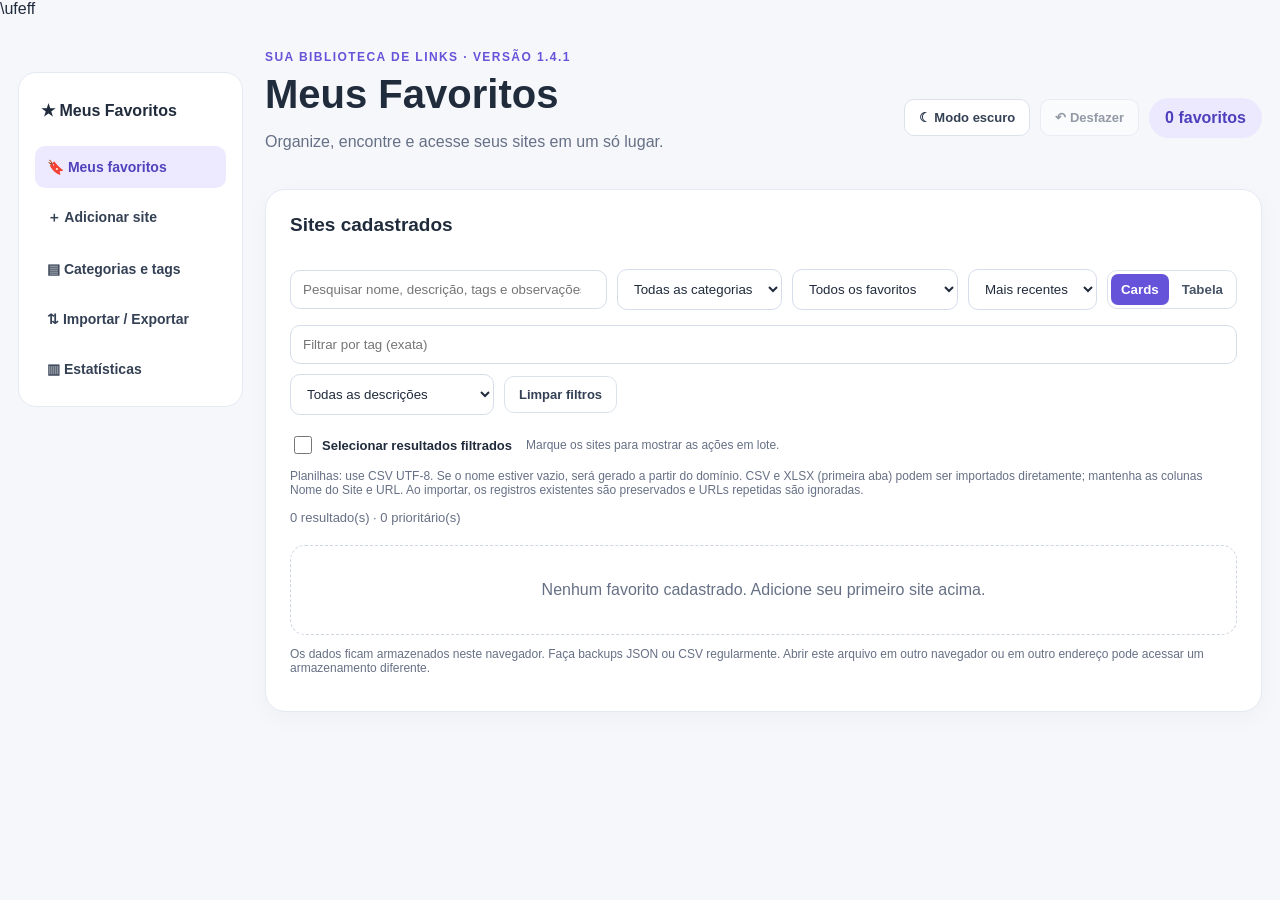
==== commit 53b4b4b8: "Auditoria, cartoes e versoes completas" ====
--- a/backups/gerenciador_favoritos_v1_6_1_original.html
+++ b/backups/gerenciador_favoritos_v1_6_1_original.html
@@ -1,573 +1,1790 @@
-﻿\ufeff<!DOCTYPE html>
-<html lang="pt-BR"><head><meta charset="UTF-8"><meta name="viewport" content="width=device-width,initial-scale=1"><title>Meus Favoritos — v1.4</title>
-<style>
-:root{font-family:Arial,Helvetica,sans-serif;color:#202b3c;background:#f5f7fb}*{box-sizing:border-box}html,body,button,input,textarea,select,option{font-family:Arial,Helvetica,sans-serif!important;font-variant:normal!important}body{margin:0}button{cursor:pointer}button:disabled{opacity:.5;cursor:not-allowed}.wrap{max-width:1190px;margin:auto;padding:32px 18px 70px}.top,.flex{display:flex;align-items:center;justify-content:space-between;gap:14px;flex-wrap:wrap}.eyebrow{font-size:12px;letter-spacing:.12em;text-transform:uppercase;color:#6554d9;font-weight:800}h1{font-size:clamp(29px,4vw,40px);margin:8px 0}p{color:#667085}.count{background:#ece9ff;color:#4d3fbb;border-radius:99px;padding:11px 16px;font-weight:bold}.panel{background:#fff;border:1px solid #e4e9f3;border-radius:20px;padding:24px;margin-top:22px;box-shadow:0 7px 25px #1d294408}h2{font-size:19px;margin:0 0 18px}h3{margin:0;font-size:17px;overflow-wrap:anywhere}.fields{display:grid;grid-template-columns:repeat(2,minmax(0,1fr));gap:16px}.field{display:flex;flex-direction:column;gap:7px}.wide{grid-column:1/-1}label{font-size:13px;font-weight:bold}input,select,textarea{border:1px solid #d5ddeb;border-radius:10px;padding:11px 12px;background:white;color:#202b3c;outline:none;min-width:0;width:100%}input:focus,select:focus,textarea:focus{border-color:#6554d9;box-shadow:0 0 0 3px #6554d91b}textarea{resize:vertical;min-height:75px}.actions,.toolbar{display:flex;flex-wrap:wrap;gap:10px;align-items:center}.actions{margin-top:18px}.btn{border:1px solid #dce2ec;border-radius:10px;background:white;color:#344054;padding:10px 14px;font-weight:700;font-size:13px}.btn:hover{background:#f1f0ff}.primary{background:#6554d9;color:white;border-color:#6554d9}.primary:hover{background:#5544c7}.danger{color:#b42338}.hidden{display:none!important}.hint{font-size:12px;color:#667085}.toolbar{margin-top:15px}.toolbar input[type=search]{flex:1;min-width:200px}.toolbar select{width:auto;max-width:100%}.cards{display:grid;grid-template-columns:repeat(auto-fill,minmax(275px,1fr));gap:14px;margin-top:20px}.site{border:1px solid #e4e9f3;border-radius:16px;padding:18px;display:flex;flex-direction:column;gap:12px;min-width:0;background:white}.site-head{display:flex;justify-content:space-between;gap:10px;align-items:start}.date{font-size:12px;color:#98a2b3;white-space:nowrap}.url{color:#5b4bcc;font-size:13px;overflow-wrap:anywhere}.description{margin:0;white-space:pre-wrap;overflow-wrap:anywhere;color:#475467}.notes{background:#f7f8fc;padding:10px;border-radius:8px;font-size:13px;white-space:pre-wrap;overflow-wrap:anywhere;color:#667085}.site-actions{display:flex;flex-wrap:wrap;gap:7px;margin-top:auto}.site-actions .btn{padding:8px 10px}.tags{display:flex;gap:5px;flex-wrap:wrap}.chip{font-size:12px;background:#f0edff;color:#5849b5;border-radius:999px;padding:5px 9px}.chip.category{background:#e8f4ff;color:#215b8d}.star{border:0;background:transparent;font-size:24px;color:#c0c5cf;padding:0 5px;line-height:1}.star.active{color:#e2a300}.empty{border:1px dashed #cdd5e1;border-radius:15px;padding:35px 15px;text-align:center;color:#667085;margin-top:20px}.manage{display:flex;gap:10px;align-items:end;flex-wrap:wrap}.manage .field{flex:1;min-width:210px}.category-list{display:flex;flex-wrap:wrap;gap:8px;margin-top:14px}.category-item{display:flex;align-items:center;gap:6px;background:#f7f8fc;border:1px solid #e6e9f0;border-radius:12px;padding:6px 8px}.category-item span{font-size:13px}.category-item button{border:0;background:transparent;color:#5b4bcc;padding:5px;font-weight:bold}.category-item button:last-child{color:#b42338}.table-wrap{overflow-x:auto;margin-top:20px;border:1px solid #e5e9f2;border-radius:14px}table{border-collapse:collapse;width:100%;min-width:760px;font-size:13px}th,td{padding:12px;text-align:left;border-bottom:1px solid #e9edf4;vertical-align:top}th{background:#f7f8fc;color:#475467}tr:last-child td{border-bottom:0}td .actions{margin:0;gap:5px}td .btn{padding:6px 8px}.toggle{display:flex;gap:3px;border:1px solid #dce2ec;border-radius:10px;padding:3px}.toggle button{border:0;background:transparent;border-radius:7px;padding:8px 10px;color:#475467;font-weight:bold}.toggle button.active{background:#6554d9;color:white}.message{margin-top:12px;font-size:13px;color:#b42338}.summary{font-size:13px;color:#667085}.site-title{display:flex;align-items:center;gap:6px}.site-title h3{flex:1}@media(max-width:650px){.wrap{padding:22px 12px 45px}.panel{padding:17px}.fields{grid-template-columns:1fr}.toolbar select{width:100%}.toggle{width:100%}.toggle button{flex:1}}
-
-.preview-table{max-height:310px;overflow:auto;border:1px solid #e5e9f2;border-radius:10px;margin:12px 0}.preview-table table{min-width:620px}.preview-note{font-size:13px;line-height:1.6}.preview-error{color:#b42338}.preview-ok{color:#027a48}.preview-modal{position:fixed;inset:0;background:#111827aa;z-index:50;display:flex;align-items:center;justify-content:center;padding:14px}.preview-dialog{background:white;border-radius:18px;padding:24px;max-width:960px;width:100%;max-height:92vh;overflow:auto;box-shadow:0 20px 70px #0003}.preview-dialog h2{margin-bottom:8px}
-
-/* Tema escuro, seleção em massa e indicadores */
-body.dark{background:#101827;color:#e7edf7}body.dark .panel,body.dark .site,body.dark .preview-dialog{background:#1c293b;border-color:#35455b}body.dark input,body.dark select,body.dark textarea,body.dark .btn,body.dark .toggle{background:#26364a;color:#edf2fc;border-color:#46566e}body.dark .primary{background:#7565ed;color:white}body.dark .notes,body.dark .category-item,body.dark th,body.dark .stat{background:#26364a;color:#d8e3f3}body.dark p,body.dark .hint,body.dark .summary,body.dark .description{color:#bdc9da}body.dark .chip{background:#403d6c;color:#eceaff}body.dark .chip.category{background:#234c66;color:#d9f1ff}body.dark .count{background:#403d6c;color:#eeeaff}body.dark td,body.dark th{border-color:#35455b}body.dark .url{color:#b1a8ff}body.dark .preview-table,body.dark .table-wrap{border-color:#35455b}
-.stats{display:grid;grid-template-columns:repeat(4,minmax(0,1fr));gap:12px}.stat{background:#f7f8fc;padding:15px;border-radius:12px}.stat strong{font-size:25px;display:block}.stat span{font-size:12px;color:#667085}.batchbar{background:#f5f3ff;border:1px solid #d8d1ff;border-radius:13px;padding:14px;margin:12px 0}.batchbar .toolbar{margin:0}.select-favorite{width:18px;height:18px;flex-shrink:0;accent-color:#6554d9}.batch-check{display:flex;align-items:center;gap:7px}.notice{border:1px solid #e5e9f2;border-radius:10px;padding:12px;margin:12px 0}.audit-item{display:flex;justify-content:space-between;gap:10px;padding:10px;border-bottom:1px solid #e4e9f3;flex-wrap:wrap}.small{font-size:12px}.pill{background:#ece9ff;border-radius:9px;padding:5px 9px}.dark .batchbar{background:#28244a;border-color:#544a84}.dark .stat span{color:#b7c4d8}@media(max-width:650px){.stats{grid-template-columns:repeat(2,minmax(0,1fr))}}
-
-.app-layout{max-width:1440px;display:grid;grid-template-columns:225px minmax(0,1fr);gap:22px;align-items:start}
-.app-nav{position:sticky;top:20px;background:#fff;border:1px solid #e4e9f3;border-radius:18px;padding:16px;display:flex;flex-direction:column;gap:8px;margin-top:22px}
-.nav-brand{padding:12px 6px 18px;font-size:16px}.nav-link{border:0;text-align:left;border-radius:10px;padding:13px 12px;background:transparent;color:#344054;font-size:14px;font-weight:700}
-.nav-link.active{background:#edeaff;color:#5142bc}.nav-link:hover{background:#f4f2ff}
-.app-content{min-width:0}.app-page{display:none}.app-page.page-active{display:block}
-.pill{background:#e6e0ff;color:#382b91;font-weight:800;border:1px solid #b8aef6}
-.dark .pill{background:#3d346c;color:#fff;border-color:#7868ba}
-.select-all-row{display:flex;gap:14px;align-items:center;flex-wrap:wrap;margin-top:18px}
-.batchbar .toolbar{align-items:center}.batch-field{display:flex;flex-direction:column;gap:6px;min-width:160px}
-.batch-field select,.batch-field input{width:100%}.batchbar .btn{min-height:41px}
-body.dark .app-nav{background:#1c293b;border-color:#35455b}body.dark .nav-link{color:#e7edf7}body.dark .nav-link.active{background:#403d6c;color:#fff}body.dark .nav-link:hover{background:#2c3952}
-.editing-modal{position:fixed!important;inset:0;z-index:80;background:#111827b3!important;border:0!important;margin:0!important;padding:16px!important;border-radius:0!important;overflow-y:auto;display:flex!important;align-items:flex-start;justify-content:center}
-.editing-modal #siteForm{width:100%;max-width:900px;background:white;padding:22px;border-radius:16px}
-.editing-modal #formTitle{position:absolute;left:-9999px}
-body.dark .editing-modal #siteForm{background:#1c293b}
-@media(max-width:850px){.app-layout{display:block}.app-nav{position:static;flex-direction:row;overflow:auto;margin-top:0}.nav-brand{display:none}.nav-link{white-space:nowrap;font-size:12px}.wrap{padding:12px}.app-page{margin-top:14px}}
-.tag-tabs{display:flex;gap:10px;margin:0 0 18px}.tag-manager{display:grid;gap:8px;margin-top:16px}.tag-entry{display:flex;gap:8px;align-items:center;border:1px solid #dce2ec;border-radius:12px;padding:10px}.tag-info{flex:1;display:flex;flex-direction:column;gap:4px;min-width:0;overflow-wrap:anywhere}.tag-picker{display:flex;gap:8px}.tag-picker select{flex:1}.tag-picker button{white-space:nowrap}.dark .tag-entry{border-color:#40516a}@media(max-width:550px){.tag-picker{flex-wrap:wrap}.tag-entry{flex-wrap:wrap}} 
-#batchExistingTags{min-width:195px;max-width:260px;height:112px;padding:6px}#batchExistingTags option{padding:7px;border-radius:5px;background-color:#fff;color:#202b3c}body.dark #batchExistingTags option{background-color:#26364a;color:#edf2fc}body.dark #batchExistingTags option:checked{background:#6755db!important;color:white!important}#batchExistingTags option:checked{background:#6755db!important;color:white!important}.batch-field .hint{font-size:11px}
-/* Correção pontual: alinhamento e dimensão dos controles de edição em lote. */
-#batchBar>.toolbar{display:grid;grid-template-columns:repeat(4,minmax(0,1fr));align-items:end;gap:12px}
-#batchBar>.toolbar>*{min-width:0;max-width:none;width:100%;margin:0}
-#batchBar>.toolbar>.batch-field{align-self:stretch;display:flex;flex-direction:column;justify-content:flex-end;gap:6px}
-#batchBar>.toolbar>.batch-field select,#batchBar>.toolbar>.batch-field input{max-width:none!important;width:100%;box-sizing:border-box}
-#batchBar>.toolbar>.batch-field .hint{font-size:11px;line-height:1.35}
-#batchExistingTags{height:76px!important;min-width:0!important;max-width:none!important}
-#batchBar>.toolbar>.btn,#batchBar>.toolbar>.pill{align-self:end;min-height:40px;display:flex;align-items:center;justify-content:center}
-#batchBar>.toolbar>.pill{background:#3d346c;color:white;border-color:#7868ba}
-#batchTagsEmptyHelp{display:block;margin-top:5px;color:#f5d48c}
-#batchTagsEmptyHelp.hidden{display:none}
-@media(max-width:1100px){#batchBar>.toolbar{grid-template-columns:repeat(3,minmax(0,1fr))}}
-@media(max-width:720px){#batchBar>.toolbar{grid-template-columns:repeat(2,minmax(0,1fr))}}
-@media(max-width:430px){#batchBar>.toolbar{grid-template-columns:1fr}}
-</style></head><body><main class="wrap app-layout"><nav class="app-nav" aria-label="Seções"><strong class="nav-brand">★ Meus Favoritos</strong><button type="button" class="nav-link active" data-page="sites">🔖 Meus favoritos</button><button type="button" class="nav-link" data-page="form">＋ Adicionar site</button><button type="button" class="nav-link" data-page="categories">▤ Categorias e tags</button><button type="button" class="nav-link" data-page="files">⇅ Importar / Exportar</button><button type="button" class="nav-link" data-page="stats">▥ Estatísticas</button></nav><div class="app-content">
-<header class="top"><div><div class="eyebrow">Sua biblioteca de links · Versão 1.4.1</div><h1>Meus Favoritos</h1><p>Organize, encontre e acesse seus sites em um só lugar.</p></div><div class="actions"><button class="btn" id="themeBtn" type="button">🌙 Modo escuro</button><button class="btn" id="undoBtn" type="button" disabled>↶ Desfazer</button><span id="count" class="count">0 favoritos</span></div></header>
-<section class="panel app-page" data-section="stats"><h2>Visão geral</h2><div id="stats" class="stats"></div><div id="topCategories" class="hint" style="margin-top:12px"></div></section><section class="panel app-page" data-section="form" id="formPanel"><h2 id="formTitle">Adicionar novo site</h2><form id="siteForm"><div class="fields">
-<div class="field"><label for="name">Nome do site *</label><input id="name" required maxlength="120" placeholder="Ex.: MDN Web Docs"></div>
-<div class="field"><label for="url">URL *</label><input id="url" required placeholder="https://exemplo.com"></div>
-<div class="field wide"><label for="description">Descrição / finalidade *</label><textarea id="description" required maxlength="1000" placeholder="Para que serve este site?"></textarea></div>
-<div class="field"><label for="category">Categoria</label><select id="category"></select></div>
-<div class="field"><label for="tags">Etiquetas (separadas por vírgula)</label><input id="tags" maxlength="500" placeholder="Ex.: Python, aulas, gratuito"><label for="existingTagSelect">Adicionar uma etiqueta existente</label><div class="tag-picker"><select id="existingTagSelect"><option value="">Escolha uma etiqueta...</option></select><button class="btn" id="addExistingTag" type="button">Adicionar etiqueta</button></div></div>
-<div class="field"><label for="date">Data de cadastro</label><input id="date" type="date" readonly></div>
-<div class="field"><label for="notes">Observações</label><textarea id="notes" maxlength="3000" placeholder="Anotações, dicas e lembretes..."></textarea></div>
-<div class="field wide"><label><input id="priority" type="checkbox" style="width:auto;margin-right:8px">Marcar como favorito prioritário ★</label></div>
-</div><div id="duplicateWarning" class="message hidden" role="alert"></div><div class="actions"><button type="submit" id="saveBtn" class="btn primary">Salvar favorito</button><button type="button" id="cancelBtn" class="btn hidden">Cancelar edição</button></div></form></section>
-<section class="panel app-page" data-section="categories"><h2>Categorias e etiquetas</h2>
-<div class="tag-tabs" role="tablist" aria-label="Gerenciamento"><button class="btn primary" id="tabCategories" type="button" role="tab">Categorias</button><button class="btn" id="tabTags" type="button" role="tab">Etiquetas (tags)</button></div>
-<div id="categoriesPane"><p class="hint">Cada favorito pertence a uma categoria principal.</p><div class="manage"><div class="field"><label for="newCategory">Nova categoria</label><input id="newCategory" maxlength="60" placeholder="Ex.: Pesquisa Acadêmica"></div><button class="btn primary" id="addCategory" type="button">Adicionar categoria</button></div><div id="categoryList" class="category-list"></div></div>
-<div id="tagsPane" class="hidden"><p class="hint">Uma etiqueta pode ser associada a vários favoritos. Renomear ou excluir uma etiqueta atualiza os sites vinculados, sem excluí-los.</p><div class="manage"><div class="field"><label for="newTag">Nova etiqueta</label><input id="newTag" maxlength="80" placeholder="Ex.: Python, Hardware, Games"></div><button class="btn primary" id="addTag" type="button">Adicionar etiqueta</button></div><div id="tagList" class="tag-manager"></div></div></section>
-<section class="panel app-page" data-section="files"><h2>Importar e exportar</h2><p class="hint">Faça um backup JSON antes de importar ou atualizar muitos registros. CSV e XLSX são aceitos na importação de planilhas.</p><div class="actions" style="margin:0"><button class="btn" id="exportBtn">Exportar JSON</button><button class="btn" id="importBtn">Importar JSON</button><button class="btn" id="exportCsvBtn">Exportar planilha CSV</button><button class="btn primary" id="importCsvBtn">Importar CSV / Excel</button><button class="btn" id="auditBtn">Auditar duplicados</button><input class="hidden" id="importCsvFile" type="file" accept=".csv,.xlsx,text/csv,application/vnd.openxmlformats-officedocument.spreadsheetml.sheet"><input class="hidden" id="importFile" type="file" accept=".json,application/json"></div><h3>Histórico de importações JSON</h3><div id="backupHistory"></div></section>
-<section class="panel app-page" data-section="sites"><div class="top"><h2>Sites cadastrados</h2></div>
-<div class="toolbar"><input id="search" type="search" placeholder="Pesquisar nome, descrição, tags e observações..." aria-label="Pesquisar"><select id="filterCategory" aria-label="Filtrar categoria"></select><select id="filterPriority" aria-label="Filtrar prioridade"><option value="all">Todos os favoritos</option><option value="yes">Somente prioritários</option></select><select id="sort" aria-label="Ordenar"><option value="recent">Mais recentes</option><option value="old">Mais antigos</option><option value="az">Nome A–Z</option><option value="za">Nome Z–A</option></select><div class="toggle" aria-label="Modo de visualização"><button type="button" id="viewCards">Cards</button><button type="button" id="viewTable">Tabela</button></div></div>
-<div class="toolbar"><input id="filterTag" placeholder="Filtrar por tag (exata)" aria-label="Filtrar tag"><select id="filterMissing" aria-label="Estado do cadastro"><option value="all">Todas as descrições</option><option value="missing">Sem descrição informativa</option><option value="categorized">Com categoria</option><option value="uncategorized">Sem categoria</option></select><button class="btn" id="clearFilters">Limpar filtros</button></div><div class="select-all-row"><label class="batch-check"><input type="checkbox" id="selectVisible" class="select-favorite"> Selecionar resultados filtrados</label><span class="hint">Marque os sites para mostrar as ações em lote.</span></div><div class="batchbar hidden" id="batchBar"><div class="toolbar"><span id="selectedCount" class="pill">0 selecionados</span><button class="btn" id="clearSelection">Limpar seleção</button><label class="batch-field">Categoria a aplicar <select id="batchCategory" aria-label="Categoria em lote"></select></label><button class="btn" id="applyCategory">Aplicar categoria</button><label class="batch-field">Selecionar tags cadastradas <select id="batchExistingTags" multiple size="3" aria-label="Etiquetas cadastradas para aplicar em lote"></select><span class="hint">Ctrl + clique para escolher várias tags. <span id="batchTagsEmptyHelp" class="hidden">Não há etiquetas neste armazenamento. Cadastre-as em Categorias e tags ou digite uma nova etiqueta ao lado.</span></span></label><label class="batch-field">Ou digitar novas tags <input id="batchTags" placeholder="Ex.: programação, aulas" style="max-width:230px"></label><label class="batch-field">Ação nas etiquetas <select id="batchTagMode" aria-label="Operação nas etiquetas"><option value="add">Adicionar tags</option><option value="remove">Remover tags</option></select></label><button class="btn" id="applyTags">Aplicar tags</button><label class="batch-field">Prioridade <select id="batchPriority" aria-label="Prioridade em lote"><option value="yes">Marcar prioritários</option><option value="no">Remover prioridade</option></select></label><button class="btn" id="applyPriority">Aplicar prioridade</button><button class="btn danger" id="batchDelete">Excluir selecionados</button></div><p class="hint">Para tags: escolha uma ou várias etiquetas cadastradas (Ctrl + clique), selecione Adicionar ou Remover e clique em Aplicar tags. Para categorias, use Aplicar categoria. É possível desfazer alterações em lote.</p></div><p class="hint">Planilhas: use CSV UTF-8. Se o nome estiver vazio, será gerado a partir do domínio. CSV e XLSX (primeira aba) podem ser importados diretamente; mantenha as colunas Nome do Site e URL. Ao importar, os registros existentes são preservados e URLs repetidas são ignoradas.</p><p class="summary" id="results"></p><div id="cards" class="cards"></div><div id="tableArea" class="table-wrap hidden"><table><thead><tr><th>Selecionar</th><th>Site</th><th>Descrição</th><th>Categoria / etiquetas</th><th>Cadastro</th><th>Ações</th></tr></thead><tbody id="tableBody"></tbody></table></div><div id="empty" class="empty hidden"></div><p class="hint">Os dados ficam armazenados neste navegador. Faça backups JSON ou CSV regularmente. Abrir este arquivo em outro navegador ou em outro endereço pode acessar um armazenamento diferente.</p></section></div></main>
-<div id="backupPreview" class="preview-modal hidden" role="dialog" aria-modal="true" aria-labelledby="backupPreviewTitle"><div class="preview-dialog">
-<h2 id="backupPreviewTitle">Conferir backup JSON</h2><p id="backupSummary" class="preview-note" style="white-space:pre-line"></p>
-<label for="backupMode">Modo de importação</label><select id="backupMode"><option value="merge">Mesclar sem apagar favoritos existentes</option><option value="restore">Restaurar backup completo (substituir)</option></select>
-<p id="backupWarning" class="preview-note"></p><div class="actions"><button class="btn primary" id="confirmBackup">Confirmar importação JSON</button><button class="btn" id="cancelBackup">Cancelar</button></div></div></div><div id="csvPreview" class="preview-modal hidden" role="dialog" aria-modal="true" aria-labelledby="previewTitle"><div class="preview-dialog"><h2 id="previewTitle">Conferir importação da planilha</h2><p id="previewSummary" class="preview-note"></p><div id="previewIssues" class="preview-note"></div><div class="preview-table"><table><thead><tr><th>Linha</th><th>Nome identificado</th><th>URL</th><th>Situação</th></tr></thead><tbody id="previewRows"></tbody></table></div><div class="toolbar"><label><input type="checkbox" id="updateExisting" style="width:auto"> Atualizar registros existentes por URL (apenas campos preenchidos)</label></div><div class="actions"><button class="btn primary" id="confirmCsv">Confirmar importação</button><button class="btn" id="cancelCsv">Cancelar</button></div></div></div><div id="auditModal" class="preview-modal hidden" role="dialog" aria-modal="true"><div class="preview-dialog"><h2>Auditoria de duplicados existentes</h2><p class="hint">A auditoria não apaga nada automaticamente. Selecione qual registro deseja manter.</p><div id="auditList"></div><div class="actions"><button class="btn" id="closeAudit">Fechar</button></div></div></div>
-<script>
-
-// Navegação em seções: somente a seção ativa fica visível; dados e filtros permanecem.
-let currentPage='sites';
-function showPage(page){
- currentPage=page;
- document.querySelectorAll('.app-page').forEach(n=>n.classList.toggle('page-active',n.dataset.section===page));
- document.querySelectorAll('.nav-link').forEach(n=>{const active=n.dataset.page===page;n.classList.toggle('active',active);n.setAttribute('aria-current',active?'page':'false')});
-}
-document.querySelectorAll('.nav-link').forEach(n=>n.addEventListener('click',()=>{
- if(editingId && n.dataset.page!=='form'){if(!confirm('Sair da edição sem salvar?'))return;resetForm()}
- showPage(n.dataset.page);
-}));
-showPage('sites');
-
-'use strict';
-// Compatibilidade: mantém exatamente a chave de armazenamento da versão anterior.
-const STORAGE_KEY='gerenciador_favoritos_v1';
-const SETTINGS_KEY='gerenciador_favoritos_config_v1_1';
-const $=id=>document.getElementById(id);
-const uid=()=>typeof crypto!=='undefined'&&typeof crypto.randomUUID==='function'?crypto.randomUUID():Date.now().toString(36)+'-'+Math.random().toString(36).slice(2);
-const cleanText=s=>String(s||'').trim();
-const normalizeTags=value=>[...new Set((Array.isArray(value)?value:cleanText(value).split(',')).map(v=>cleanText(v)).filter(Boolean))].slice(0,25);
-function normalizeUrl(value){let raw=cleanText(value);const candidate=/^[a-zA-Z][a-zA-Z\d+.-]*:/.test(raw)?raw:'https://'+raw;try{const u=new URL(candidate);if(!['http:','https:'].includes(u.protocol)||!u.hostname||!u.hostname.includes('.')||u.username||u.password)return null;return u.href}catch{return null}}
-// A chave de comparação ignora www, barra final e fragmento; mantém query strings relevantes.
-function urlKey(url){try{const u=new URL(url);const host=u.hostname.toLowerCase().replace(/^www\./,'');const path=u.pathname.replace(/\/+$/,'')||'/';const params=[...u.searchParams.entries()].filter(([k])=>!/^utm_|^(fbclid|gclid|msclkid|igshid|mc_cid|mc_eid)$/i.test(k)).sort(([a,av],[b,bv])=>a.localeCompare(b)||av.localeCompare(bv));return host+path+(params.length?'?'+new URLSearchParams(params).toString():'')}catch{return cleanText(url).toLowerCase()}}
-function validFavorite(f){return f&&typeof f==='object'&&typeof f.id==='string'&&typeof f.name==='string'&&typeof f.url==='string'&&typeof f.description==='string'&&typeof f.createdAt==='string'&&(f.notes===undefined||typeof f.notes==='string')}
-function upgrade(f){return {...f,notes:f.notes||'',category:typeof f.category==='string'?f.category:'',tags:normalizeTags(f.tags),priority:f.priority===true}}
-function readJSON(key,fallback){try{const value=localStorage.getItem(key);return value===null?fallback:JSON.parse(value)}catch{return fallback}}
-let favorites=(Array.isArray(readJSON(STORAGE_KEY,[]))?readJSON(STORAGE_KEY,[]):[]).filter(validFavorite).map(upgrade);
-const storedSettings=readJSON(SETTINGS_KEY,{});
-const TAGS_KEY='gerenciador_favoritos_tags_v1_5_1';
-let managedTags=Array.isArray(readJSON(TAGS_KEY,[]))?readJSON(TAGS_KEY,[]).filter(x=>typeof x==='string'&&x.trim()).map(x=>x.trim().slice(0,80)):[];
-function tagId(t){return cleanText(t).normalize('NFD').replace(/[\u0300-\u036f]/g,'').toLocaleLowerCase('pt-BR')}
-function allTags(){const m=new Map();for(const t of [...managedTags,...favorites.flatMap(f=>f.tags)])if(!m.has(tagId(t)))m.set(tagId(t),t);return [...m.values()].sort((a,b)=>a.localeCompare(b,'pt-BR'))}
-function persistTags(next){try{localStorage.setItem(TAGS_KEY,JSON.stringify(next));managedTags=next;return true}catch{alert('Não foi possível salvar etiquetas.');return false}}
-
-let categories=Array.isArray(storedSettings.categories)?[...new Set(storedSettings.categories.filter(c=>typeof c==='string'&&c.trim()).map(c=>c.trim()))]:[];
-for(const f of favorites){if(f.category&&!categories.some(c=>c.toLowerCase()===f.category.toLowerCase()))categories.push(f.category)}
-let view=storedSettings.view==='table'?'table':'cards';let editingId=null;let selectedIds=new Set(),visibleIds=[],undoState=null;const UNDO_KEY='gerenciador_favoritos_undo_v1_4';
-function saveFavorites(next){try{const seen=new Map();for(const f of next){const key=urlKey(f.url);if(seen.has(key)){const previous=seen.get(key);const wasExisting=favorites.some(x=>x.id===f.id&&urlKey(x.url)===key)&&favorites.some(x=>x.id===previous.id&&urlKey(x.url)===key);if(!wasExisting){alert('Operação bloqueada: URL duplicada.');return false}}else seen.set(key,f)}localStorage.setItem(STORAGE_KEY,JSON.stringify(next));favorites=next;return true}catch{alert('Não foi possível salvar. Verifique o armazenamento disponível no navegador.');return false}}
-function saveSettings(nextCategories=categories,nextView=view){try{localStorage.setItem(SETTINGS_KEY,JSON.stringify({categories:nextCategories,view:nextView}));categories=nextCategories;view=nextView;return true}catch{alert('Não foi possível salvar as preferências.');return false}}
-function dateForInput(iso){const d=new Date(iso);return Number.isNaN(d.getTime())?'':[d.getFullYear(),String(d.getMonth()+1).padStart(2,'0'),String(d.getDate()).padStart(2,'0')].join('-')}
-function localDate(iso){const d=new Date(iso);return Number.isNaN(d.getTime())?'Data indisponível':d.toLocaleDateString('pt-BR')}
-function el(tag,cls,text){const n=document.createElement(tag);if(cls)n.className=cls;if(text!==undefined)n.textContent=text;return n}
-function action(text,cls,fn){const b=el('button','btn '+(cls||''),text);b.type='button';b.addEventListener('click',fn);return b}
-function resetForm(){$('formPanel').classList.remove('editing-modal');editingId=null;$('siteForm').reset();$('date').value=dateForInput(new Date().toISOString());$('formTitle').textContent='Adicionar novo site';$('saveBtn').textContent='Salvar favorito';$('cancelBtn').classList.add('hidden');checkDuplicate()}
-function duplicateFor(url,id){return favorites.find(f=>f.id!==id&&urlKey(f.url)===urlKey(url))}
-function checkDuplicate(){const url=normalizeUrl($('url').value);const match=url?duplicateFor(url,editingId):null;$('duplicateWarning').classList.toggle('hidden',!match);$('duplicateWarning').textContent=match?'Atenção: este endereço já está cadastrado como “'+match.name+'”. Não será permitido duplicá-lo.':'';return match}
-$('url').addEventListener('input',checkDuplicate);
-$('siteForm').addEventListener('submit',event=>{event.preventDefault();const url=normalizeUrl($('url').value);if(!url){alert('Informe uma URL HTTP ou HTTPS válida.');$('url').focus();return}if(checkDuplicate()){alert('Este site já está cadastrado. Edite o registro existente.');$('url').focus();return}const name=cleanText($('name').value),description=cleanText($('description').value);if(!name||!description){alert('Preencha nome e descrição.');return}const values={name,url,description,notes:cleanText($('notes').value),category:$('category').value,tags:normalizeTags($('tags').value),priority:$('priority').checked};const next=editingId?favorites.map(f=>f.id===editingId?{...f,...values}:f):[{id:uid(),createdAt:new Date().toISOString(),...values},...favorites];if(saveFavorites(next)){resetForm();render();showPage('sites')}});
-$('cancelBtn').addEventListener('click',()=>{resetForm();showPage('sites')});
-function editFavorite(id){const f=favorites.find(x=>x.id===id);if(!f)return;editingId=id;$('name').value=f.name;$('url').value=f.url;$('description').value=f.description;$('notes').value=f.notes;$('category').value=f.category;$('tags').value=f.tags.join(', ');$('priority').checked=f.priority;$('date').value=dateForInput(f.createdAt);$('formTitle').textContent='Editar favorito';$('saveBtn').textContent='Salvar alterações';$('cancelBtn').classList.remove('hidden');checkDuplicate();showPage('form');$('formPanel').classList.add('editing-modal');$('name').focus({preventScroll:true})}
-function deleteFavorite(id){const f=favorites.find(x=>x.id===id);if(!f||!confirm('Excluir o favorito “'+f.name+'”?'))return;if(saveFavorites(favorites.filter(x=>x.id!==id))){if(editingId===id)resetForm();render()}}
-function togglePriority(id){if(saveFavorites(favorites.map(f=>f.id===id?{...f,priority:!f.priority}:f)))render()}
-function openSite(url){window.open(url,'_blank','noopener,noreferrer')}
-async function copyUrl(url){try{if(navigator.clipboard&&window.isSecureContext){await navigator.clipboard.writeText(url)}else{const input=document.createElement('textarea');input.value=url;input.style.position='fixed';input.style.opacity='0';document.body.append(input);input.select();if(!document.execCommand('copy'))throw Error('Falha ao copiar');input.remove()}alert('URL copiada!')}catch{prompt('Copie o endereço:',url)}}
-function controls(f){const wrap=el('div','site-actions');wrap.append(action('Abrir','primary',()=>openSite(f.url)),action('Copiar URL','',()=>copyUrl(f.url)),action('Editar','',()=>editFavorite(f.id)),action('Excluir','danger',()=>deleteFavorite(f.id)));return wrap}
-function star(f){const b=el('button','star'+(f.priority?' active':''),f.priority?'★':'☆');b.type='button';b.title=f.priority?'Remover prioridade':'Marcar como prioritário';b.setAttribute('aria-label',b.title);b.addEventListener('click',()=>togglePriority(f.id));return b}
-function badges(f){const wrap=el('div','tags');if(f.category)wrap.append(el('span','chip category',f.category));for(const tag of f.tags)wrap.append(el('span','chip','#'+tag));return wrap}
-function selectionBox(f){const c=el('input','select-favorite');c.type='checkbox';c.checked=selectedIds.has(f.id);c.setAttribute('aria-label','Selecionar '+f.name);c.addEventListener('change',()=>{if(c.checked)selectedIds.add(f.id);else selectedIds.delete(f.id);render()});return c}
-function cardFor(f){const card=el('article','site'),head=el('div','site-head'),title=el('div','site-title');title.append(selectionBox(f),star(f),el('h3','',f.name));head.append(title,el('span','date',localDate(f.createdAt)));const link=el('a','url',f.url);link.href=f.url;link.target='_blank';link.rel='noopener noreferrer';card.append(head,link,el('p','description',f.description),badges(f));if(f.notes)card.append(el('div','notes',f.notes));card.append(controls(f));return card}
-function rowFor(f){const tr=el('tr'),site=el('td'),title=el('div','site-title');title.append(star(f),el('strong','',f.name));const link=el('a','url',f.url);link.href=f.url;link.target='_blank';link.rel='noopener noreferrer';site.append(title,link);const desc=el('td','',f.description);if(f.notes)desc.append(el('div','hint','Obs.: '+f.notes));const cats=el('td');cats.append(badges(f));const date=el('td','',localDate(f.createdAt)),acts=el('td');acts.append(controls(f));const choose=el('td');choose.append(selectionBox(f));tr.append(choose,site,desc,cats,date,acts);return tr}
-function renderCategories(){const select=$('category'),filter=$('filterCategory'),current=select.value,filtered=filter.value;select.replaceChildren(new Option('Sem categoria',''));filter.replaceChildren(new Option('Todas as categorias','all'),new Option('Sem categoria','none'));for(const c of categories.sort((a,b)=>a.localeCompare(b,'pt-BR'))){select.add(new Option(c,c));filter.add(new Option(c,c))}select.value=categories.includes(current)?current:'';filter.value=[...categories,'all','none'].includes(filtered)?filtered:'all';const batch=$('batchCategory'),prevBatch=batch.value;batch.replaceChildren(new Option('Sem categoria',''));for(const c of categories)batch.add(new Option(c,c));batch.value=categories.includes(prevBatch)?prevBatch:'';const list=$('categoryList');list.replaceChildren();for(const c of categories){const item=el('div','category-item');item.append(el('span','',c),action('Renomear','',()=>renameCategory(c)),action('Excluir','danger',()=>removeCategory(c)));list.append(item)}if(!categories.length)list.append(el('span','hint','Nenhuma categoria criada.'))}
-// Gerenciamento centralizado das etiquetas. Não altera os favoritos ao cadastrar uma etiqueta vazia.
-function renderTags(){
- const batchPicker=$('batchExistingTags');
- const chosen=new Set([...batchPicker.selectedOptions].map(o=>tagId(o.value)));
- const available=allTags();
- batchPicker.replaceChildren();
- if(!available.length){
-  const empty=new Option('Nenhuma tag cadastrada','');empty.disabled=true;batchPicker.add(empty);
- }else{
-  for(const t of available){
-   const o=new Option(t,t);
-   o.selected=chosen.has(tagId(t));
-   batchPicker.add(o);
-  }
- }
- $('batchTagsEmptyHelp').classList.toggle('hidden',available.length>0);
- const tags=allTags(),list=$('tagList'),picker=$('existingTagSelect'),previous=picker.value;
- list.replaceChildren();picker.replaceChildren(new Option('Escolha uma etiqueta...',''));
- for(const tag of tags){
-  picker.add(new Option(tag,tag));
-  const count=favorites.filter(f=>f.tags.some(t=>tagId(t)===tagId(tag))).length;
-  const item=el('div','tag-entry');
-  const info=el('div','tag-info');info.append(el('strong','',tag),el('span','hint',count+' site(s) associado(s)'));
-  item.append(info,action('Renomear','',()=>renameTag(tag)),action('Excluir','danger',()=>removeTag(tag)));
-  list.append(item);
- }
- if(!tags.length)list.append(el('p','hint','Nenhuma etiqueta cadastrada.'));
- picker.value=tags.includes(previous)?previous:'';
-}
-function addTag(){
- const name=cleanText($('newTag').value);
- if(!name||name.length>80){alert('Informe uma etiqueta de até 80 caracteres.');return}
- if(allTags().some(t=>tagId(t)===tagId(name))){alert('Essa etiqueta já existe.');return}
- if(persistTags([...managedTags,name])){$('newTag').value='';renderTags()}
-}
-function renameTag(old){
- const answer=prompt('Novo nome da etiqueta:',old);if(answer===null)return;
- const name=cleanText(answer);if(!name||name.length>80){alert('Informe uma etiqueta de até 80 caracteres.');return}
- if(tagId(old)!==tagId(name)&&allTags().some(t=>tagId(t)===tagId(name))){alert('Já existe uma etiqueta com esse nome.');return}
- const next=favorites.map(f=>({...f,tags:normalizeTags(f.tags.map(t=>tagId(t)===tagId(old)?name:t))}));
- const oldRegistry=[...managedTags];
- if(!commitWithUndo(next,'Renomear etiqueta: '+old))return;
- const registry=allTags().filter(t=>tagId(t)!==tagId(old));
- if(!persistTags([...registry,name])){alert('Não foi possível salvar o catálogo de etiquetas.');return}
- if($('tags').value.trim())$('tags').value=normalizeTags($('tags').value).map(t=>tagId(t)===tagId(old)?name:t).join(', ');
- renderTags();render();
-}
-function removeTag(tag){
- const count=favorites.filter(f=>f.tags.some(t=>tagId(t)===tagId(tag))).length;
- if(!confirm('Excluir a etiqueta “'+tag+'”? Ela será removida de '+count+' site(s), mas nenhum favorito será excluído.'))return;
- const next=favorites.map(f=>({...f,tags:f.tags.filter(t=>tagId(t)!==tagId(tag))}));
- if(!commitWithUndo(next,'Excluir etiqueta: '+tag))return;
- persistTags(managedTags.filter(t=>tagId(t)!==tagId(tag)));
- if($('tags').value.trim())$('tags').value=normalizeTags($('tags').value).filter(t=>tagId(t)!==tagId(tag)).join(', ');
- renderTags();render();
-}
-$('addTag').addEventListener('click',addTag);
-$('newTag').addEventListener('keydown',e=>{if(e.key==='Enter'){e.preventDefault();addTag()}});
-$('addExistingTag').addEventListener('click',()=>{
- const name=$('existingTagSelect').value;if(!name)return;
- const values=normalizeTags([...normalizeTags($('tags').value),name]);
- $('tags').value=values.join(', ');
-});
-function showManagerTab(tab){
- const isTags=tab==='tags';
- $('tagsPane').classList.toggle('hidden',!isTags);
- $('categoriesPane').classList.toggle('hidden',isTags);
- $('tabTags').classList.toggle('primary',isTags);
- $('tabCategories').classList.toggle('primary',!isTags);
- $('tabTags').setAttribute('aria-selected',String(isTags));
- $('tabCategories').setAttribute('aria-selected',String(!isTags));
- if(isTags)renderTags();
-}
-$('tabCategories').addEventListener('click',()=>showManagerTab('categories'));
-$('tabTags').addEventListener('click',()=>showManagerTab('tags'));
-function addCategory(){const name=cleanText($('newCategory').value);if(!name)return;if(categories.some(c=>c.toLocaleLowerCase('pt-BR')===name.toLocaleLowerCase('pt-BR'))){alert('Essa categoria já existe.');return}if(saveSettings([...categories,name])){$('newCategory').value='';renderCategories();$('category').value=name;render()}}
-function renameCategory(old){const answer=prompt('Novo nome para a categoria:',old);if(answer===null)return;const name=cleanText(answer);if(!name||name.length>60){alert('Informe um nome de até 60 caracteres.');return}if(categories.some(c=>c!==old&&c.toLowerCase()===name.toLowerCase())){alert('Categoria já existente.');return}const next=favorites.map(f=>f.category===old?{...f,category:name}:f);if(!saveFavorites(next))return;if(!saveSettings(categories.map(c=>c===old?name:c)))return;renderCategories();if(editingId){const edited=favorites.find(f=>f.id===editingId);if(edited)$('category').value=edited.category}render()}
-function removeCategory(name){const count=favorites.filter(f=>f.category===name).length;if(!confirm('Excluir a categoria “'+name+'”? '+(count?count+' site(s) ficarão sem categoria, mas não serão excluídos.':'')))return;const next=favorites.map(f=>f.category===name?{...f,category:''}:f);if(!saveFavorites(next))return;if(!saveSettings(categories.filter(c=>c!==name)))return;renderCategories();render()}
-$('addCategory').addEventListener('click',addCategory);$('newCategory').addEventListener('keydown',e=>{if(e.key==='Enter'){e.preventDefault();addCategory()}});
-function render(){renderTags();const term=$('search').value.trim().toLocaleLowerCase('pt-BR'),tag=$('filterTag').value.trim().toLocaleLowerCase('pt-BR'),missing=$('filterMissing').value,cat=$('filterCategory').value,onlyPriority=$('filterPriority').value==='yes',sort=$('sort').value;let list=favorites.filter(f=>(!onlyPriority||f.priority)&&(!tag||f.tags.some(t=>t.toLocaleLowerCase('pt-BR')===tag))&&(missing==='all'||(missing==='missing'&&(!f.description||f.description==='Importado de planilha'))||(missing==='categorized'&&!!f.category)||(missing==='uncategorized'&&!f.category))&&(cat==='all'||(cat==='none'?!f.category:f.category===cat))&&[f.name,f.description,f.notes,f.category,...f.tags].join(' ').toLocaleLowerCase('pt-BR').includes(term));list.sort((a,b)=>Number(b.priority)-Number(a.priority)||(sort==='az'?a.name.localeCompare(b.name,'pt-BR'):sort==='za'?b.name.localeCompare(a.name,'pt-BR'):sort==='old'?new Date(a.createdAt)-new Date(b.createdAt):new Date(b.createdAt)-new Date(a.createdAt)));visibleIds=list.map(f=>f.id);$('selectVisible').checked=!!visibleIds.length&&visibleIds.every(id=>selectedIds.has(id));$('selectedCount').textContent=selectedIds.size+' selecionados';$('batchBar').classList.toggle('hidden',selectedIds.size===0);$('count').textContent=favorites.length+' '+(favorites.length===1?'favorito':'favoritos');$('results').textContent=list.length+' resultado(s) · '+favorites.filter(f=>f.priority).length+' prioritário(s)';$('cards').replaceChildren(...(view==='cards'?list.map(cardFor):[]));$('tableBody').replaceChildren(...(view==='table'?list.map(rowFor):[]));$('cards').classList.toggle('hidden',view!=='cards'||!list.length);$('tableArea').classList.toggle('hidden',view!=='table'||!list.length);$('empty').classList.toggle('hidden',!!list.length);$('empty').textContent=favorites.length?'Nenhum site corresponde aos filtros.':'Nenhum favorito cadastrado. Adicione seu primeiro site acima.';$('viewCards').classList.toggle('active',view==='cards');$('viewTable').classList.toggle('active',view==='table');renderStats()}
-for(const id of ['search','filterCategory','filterPriority','sort','filterTag','filterMissing'])$(id).addEventListener(id==='search'?'input':'change',render);
-$('viewCards').addEventListener('click',()=>{if(saveSettings(categories,'cards'))render()});$('viewTable').addEventListener('click',()=>{if(saveSettings(categories,'table'))render()});
-// Exportação inclui os dados e categorias. A importação também aceita o array JSON da versão 1.0.
-
-const csvHeaders=['Nome do Site','URL','Descrição/Finalidade','Data de Cadastro','Observações','Categoria','Etiquetas','Prioritário'];
-function csvCell(v){const t=String(v??'');return /[;"\r\n]/.test(t)?'"'+t.replace(/"/g,'""')+'"':t}
-function downloadText(filename,text,mime){const blob=new Blob([text],{type:mime}),u=URL.createObjectURL(blob),a=document.createElement('a');a.href=u;a.download=filename;document.body.append(a);a.click();a.remove();setTimeout(()=>URL.revokeObjectURL(u),2000)}
-
-// Backup JSON v3: inclui catálogo de categorias, etiquetas não utilizadas e preferências.
-const BACKUP_HISTORY_KEY='gerenciador_favoritos_import_history_v1_6';
-let pendingBackup=null;
-function uniqueNames(values,limit=80){
- const seen=new Set(),result=[];
- for(const value of values){if(typeof value!=='string')continue;const name=value.trim().slice(0,limit);const key=tagId(name);if(!name||seen.has(key))continue;seen.add(key);result.push(name)}
- return result;
-}
-function downloadBackup(){
- const data={app:'gerenciador-favoritos',version:3,exportedAt:new Date().toISOString(),
-  favorites,categories:uniqueNames(categories,60),tags:allTags(),
-  settings:{view,theme:document.body.classList.contains('dark')?'dark':'light'}};
- downloadText('favoritos-backup-completo-'+new Date().toISOString().slice(0,10)+'.json',
-  JSON.stringify(data,null,2),'application/json;charset=utf-8');
-}
-$('exportBtn').addEventListener('click',downloadBackup);
-$('importBtn').addEventListener('click',()=>$('importFile').click());
-function inspectBackup(raw){
- const rows=Array.isArray(raw)?raw:raw&&raw.app==='gerenciador-favoritos'?raw.favorites:null;
- if(!Array.isArray(rows)||!rows.every(validFavorite))throw Error('Formato de favoritos inválido.');
- if(rows.length>50000)throw Error('Arquivo contém registros demais.');
- const imported=rows.map(upgrade).map(f=>({...f,url:normalizeUrl(f.url)}));
- if(imported.some(f=>!f.url))throw Error('O arquivo contém URLs inválidas.');
- const sourceCats=Array.isArray(raw.categories)?raw.categories:[];
- const sourceTags=Array.isArray(raw.tags)?raw.tags:Array.isArray(raw.managedTags)?raw.managedTags:[];
- const backupCategories=uniqueNames([...sourceCats,...imported.map(f=>f.category)],60);
- const backupTags=uniqueNames([...sourceTags,...imported.flatMap(f=>f.tags)]);
- const keys=new Set(),deduped=[];let internalDuplicates=0;
- for(const f of imported){const k=urlKey(f.url);if(keys.has(k)){internalDuplicates++;continue}keys.add(k);deduped.push(f)}
- const existingKeys=new Set(favorites.map(f=>urlKey(f.url)));
- return {favorites:deduped,categories:backupCategories,tags:backupTags,
-  settings:raw&&raw.settings&&typeof raw.settings==='object'?raw.settings:{},
-  duplicates:internalDuplicates,overlap:deduped.filter(f=>existingKeys.has(urlKey(f.url))).length,
-  sourceVersion:raw?.version||'legado'};
-}
-function backupPlan(mode){
- const incoming=pendingBackup.data;
- if(mode==='restore')return {favorites:incoming.favorites,categories:incoming.categories,tags:incoming.tags,
-  view:incoming.settings.view==='table'?'table':incoming.settings.view==='cards'?'cards':view,
-  theme:['dark','light'].includes(incoming.settings.theme)?incoming.settings.theme:null};
- const currentKeys=new Set(favorites.map(f=>urlKey(f.url)));
- const newItems=incoming.favorites.filter(f=>!currentKeys.has(urlKey(f.url)));
- const ids=new Set(favorites.map(f=>f.id));
- const safeNew=newItems.map(f=>{if(ids.has(f.id)){f={...f,id:uid()}}ids.add(f.id);return f});
- return {favorites:[...favorites,...safeNew],categories:uniqueNames([...categories,...incoming.categories],60),
-  tags:uniqueNames([...allTags(),...incoming.tags]),view,theme:null};
-}
-function previewBackup(){
- if(!pendingBackup)return;
- const data=pendingBackup.data,mode=$('backupMode').value,plan=backupPlan(mode);
- const existing=new Set(favorites.map(f=>urlKey(f.url)));
- const added=data.favorites.filter(f=>!existing.has(urlKey(f.url))).length;
- $('backupSummary').textContent=
-  `Arquivo: ${pendingBackup.filename} · Formato: ${data.sourceVersion}\n`+
-  `Favoritos no arquivo: ${data.favorites.length} · Novos: ${added} · URLs já existentes: ${data.overlap}\n`+
-  `Categorias no arquivo: ${data.categories.length} · Etiquetas no arquivo: ${data.tags.length}\n`+
-  `URLs repetidas dentro do arquivo ignoradas: ${data.duplicates}\n`+
-  `Resultado previsto: ${plan.favorites.length} favoritos, ${plan.categories.length} categorias, ${plan.tags.length} etiquetas.`;
- $('backupWarning').textContent=mode==='restore'
-  ?'ATENÇÃO: Restaurar substituirá favoritos, categorias e etiquetas atuais. Será criada uma cópia de segurança antes da alteração.'
-  :'Mesclar preservará os favoritos existentes; URLs já cadastradas serão ignoradas e categorias/etiquetas serão unificadas.';
-}
-$('backupMode').addEventListener('change',previewBackup);
-$('cancelBackup').addEventListener('click',()=>{$('backupPreview').classList.add('hidden');pendingBackup=null});
-$('importFile').addEventListener('change',async e=>{
- const file=e.target.files[0];if(!file)return;
- try{
-  if(file.size>15*1024*1024)throw Error('Arquivo maior que 15 MB.');
-  const data=inspectBackup(JSON.parse(await file.text()));
-  pendingBackup={data,filename:file.name};
-  $('backupMode').value='merge';previewBackup();$('backupPreview').classList.remove('hidden');
- }catch(err){alert('Falha ao verificar backup: '+err.message)}
- finally{e.target.value=''}
-});
-$('confirmBackup').addEventListener('click',()=>{
- if(!pendingBackup)return;
- const mode=$('backupMode').value,plan=backupPlan(mode);
- const message=mode==='restore'
-  ?'CONFIRMAR RESTAURAÇÃO: os dados atuais serão substituídos. Continuar?'
-  :'Confirmar mesclagem do backup com os dados atuais?';
- if(!confirm(message))return;
- // Pré-validação completa, antes de escrever qualquer chave do localStorage.
- const seen=new Set();
- for(const f of plan.favorites){const k=urlKey(f.url);if(!k||seen.has(k)){alert('Operação cancelada: há URLs duplicadas ou inválidas no resultado.');return}seen.add(k)}
- const snapshot={
-  favorites:localStorage.getItem(STORAGE_KEY),settings:localStorage.getItem(SETTINGS_KEY),
-  tags:localStorage.getItem(TAGS_KEY),theme:localStorage.getItem(THEME_KEY)
- };
- const rollback=()=>{for(const [k,key] of Object.entries({favorites:STORAGE_KEY,settings:SETTINGS_KEY,tags:TAGS_KEY,theme:THEME_KEY})){
-  if(snapshot[k]===null)localStorage.removeItem(key);else localStorage.setItem(key,snapshot[k]);
- }};
- try{
-  // Reserva cópia de segurança persistente para o botão Desfazer.
-  const previous=JSON.stringify({favorites,categories,managedTags:allTags(),label:'Importação JSON',at:new Date().toISOString()});
-  localStorage.setItem(UNDO_KEY,previous);
-  localStorage.setItem(STORAGE_KEY,JSON.stringify(plan.favorites));
-  localStorage.setItem(SETTINGS_KEY,JSON.stringify({categories:plan.categories,view:plan.view}));
-  localStorage.setItem(TAGS_KEY,JSON.stringify(plan.tags));
-  if(plan.theme)localStorage.setItem(THEME_KEY,plan.theme);
-  favorites=plan.favorites;categories=plan.categories;managedTags=plan.tags;view=plan.view;
-  if(plan.theme)setTheme(plan.theme==='dark');
-  undoState=previous;$('undoBtn').disabled=false;selectedIds.clear();
-  const history=readJSON(BACKUP_HISTORY_KEY,[]);
-  try{localStorage.setItem(BACKUP_HISTORY_KEY,JSON.stringify([{date:new Date().toISOString(),file:pendingBackup.filename,mode,count:plan.favorites.length},...history].slice(0,20)))}catch{}
-  resetForm();renderCategories();render();renderHistory();
-  $('backupPreview').classList.add('hidden');pendingBackup=null;
-  alert('Importação JSON concluída. Categorias e etiquetas também foram restauradas.');
- }catch(err){
-  try{rollback()}catch{}
-  alert('Não foi possível concluir a importação. Os dados anteriores foram preservados. '+err.message);
- }
-});
-function renderHistory(){
- const history=readJSON(BACKUP_HISTORY_KEY,[]);
- const target=$('backupHistory');target.replaceChildren();
- if(!history.length){target.append(el('p','hint','Nenhuma importação JSON registrada.'));return}
- for(const h of history.slice(0,10)){
-  const line=el('p','hint');
-  line.textContent=`${localDate(h.date)} · ${h.mode==='restore'?'Restauração':'Mesclagem'} · ${h.file} · ${h.count} favoritos após a operação`;
-  target.append(line);
- }
-}
-renderHistory();
-
-$('exportCsvBtn').addEventListener('click',()=>{
- const lines=[csvHeaders,...favorites.map(f=>[f.name,f.url,f.description,dateForInput(f.createdAt),f.notes,f.category,f.tags.join(', '),f.priority?'Sim':'Não'])];
- downloadText('favoritos-'+new Date().toISOString().slice(0,10)+'.csv','\uFEFF'+lines.map(r=>r.map(csvCell).join(';')).join('\r\n'),'text/csv;charset=utf-8');
-});
-$('importCsvBtn').addEventListener('click',()=>$('importCsvFile').click());
-// Parser CSV: trata aspas escapadas, quebras de linha dentro de células e ; ou , como separadores.
-function parseCsv(text,delimiter){
- const rows=[],row=[];let cell='',quoted=false;
- for(let i=0;i<text.length;i++){const c=text[i];
-  if(c==='"'){if(quoted&&text[i+1]==='"'){cell+='"';i++}else if(quoted){quoted=false}else if(!cell.trim()){quoted=true}else{cell+=c}}
-  else if(c===delimiter&&!quoted){row.push(cell);cell=''}
-  else if((c==='\n'||c==='\r')&&!quoted){if(c==='\r'&&text[i+1]==='\n')i++;row.push(cell);if(row.some(x=>x.trim()))rows.push([...row]);row.length=0;cell=''}
-  else{cell+=c}
- }
- if(quoted)throw Error('Há aspas não fechadas no CSV.');
- row.push(cell);if(row.some(x=>x.trim()))rows.push([...row]);
- return rows;
-}
-function headerKey(s){return String(s||'').normalize('NFD').replace(/[\u0300-\u036f]/g,'').toLowerCase().replace(/[^a-z0-9]/g,'')}
-const aliases={
- name:['nomedosite','nome','site','titulo','title'],
- url:['url','link','endereco','enderecodosite','website','siteurl'],
- description:['descricaofinalidade','descricao','finalidade','description','resumo'],
- createdAt:['datadecadastro','cadastro','data','createdat'],
- notes:['observacoes','observacao','notas','notes','comentarios'],
- category:['categoria','category','grupo'],
- tags:['etiquetas','tags','tag','palavraschave'],
- priority:['prioritario','prioridade','favoritoprioritario','destaque']
-};
-function parseImportedDate(value){
- const s=cleanText(value);if(!s)return new Date().toISOString();
- const br=s.match(/^(\d{2})\/(\d{2})\/(\d{4})$/);
- const iso=br?`${br[3]}-${br[2]}-${br[1]}T12:00:00`: /^\d{4}-\d{2}-\d{2}$/.test(s)?s+'T12:00:00':s;
- const d=new Date(iso);return Number.isNaN(d.getTime())?new Date().toISOString():d.toISOString();
-}
-// Importação assistida: mostra prévia e não altera nada até a confirmação.
-let csvPending=null;
-function generatedName(url){
- const hostname=new URL(url).hostname.replace(/^www\./i,'');
- const first=hostname.split('.')[0];
- return first?first.charAt(0).toUpperCase()+first.slice(1):hostname;
-}
-function showCsvPreview(items,invalid,duplicates){
- csvPending={items,invalid,duplicates};
- $('previewSummary').textContent=`${items.length} novo(s) site(s) pronto(s) para importar. ${duplicates.length} URL(s) já cadastrada(s): ignorar ou atualizar, conforme a opção abaixo. ${invalid.length} linha(s) precisam de correção. Nenhum registro existente será excluído.`;
- $('previewIssues').replaceChildren();
- if(invalid.length){
-  const title=el('p','preview-error','Linhas não importadas (corrija o endereço na planilha e tente novamente):');
-  $('previewIssues').append(title);
-  for(const x of invalid.slice(0,12))$('previewIssues').append(el('p','preview-error',`Linha ${x.line}: ${x.reason} — ${x.raw.slice(0,110)}`));
-  if(invalid.length>12)$('previewIssues').append(el('p','',`E mais ${invalid.length-12} linha(s).`));
- }
- $('previewRows').replaceChildren();
- const display=[...items.map(x=>({...x,status:'Pronto'})),...invalid.map(x=>({line:x.line,name:'—',url:x.raw,status:x.reason})),...duplicates.map(x=>({line:x.line,name:x.name,url:x.url,status:'Já cadastrado — pode atualizar'}))].sort((a,b)=>a.line-b.line).slice(0,100);
- for(const x of display){const tr=el('tr');for(const value of [x.line,x.name,x.url,x.status])tr.append(el('td','',String(value)));$('previewRows').append(tr)}
- $('confirmCsv').disabled=items.length===0 && (duplicates.length===0 || !$('updateExisting').checked);
- $('csvPreview').classList.remove('hidden');
-}
-$('updateExisting').addEventListener('change',()=>{if(csvPending)$('confirmCsv').disabled=csvPending.items.length===0&&(!csvPending.duplicates.length||!$('updateExisting').checked)});
-$('cancelCsv').addEventListener('click',()=>{$('csvPreview').classList.add('hidden');csvPending=null});
-$('confirmCsv').addEventListener('click',()=>{
- try{
-  if(!csvPending){alert('Selecione novamente a planilha para importar.');return}
-  const {items,invalid,duplicates}=csvPending;
-  const updates=$('updateExisting').checked;
-  const next=favorites.map(f=>({...f,tags:[...f.tags]}));
-  const keys=new Map(next.map((f,i)=>[urlKey(f.url),i]));
-  let added=0,changed=0;
-  for(const x of items){
-   if(!x.favorite || !x.favorite.url)continue;
-   const key=urlKey(x.favorite.url);
-   if(keys.has(key))continue;
-   keys.set(key,next.length);next.push(x.favorite);added++;
-  }
-  if(updates)for(const x of duplicates){
-   const idx=keys.get(urlKey(x.url));
-   if(idx===undefined || !x.favorite)continue;
-   const f=next[idx],src=x.favorite,merged={...f,tags:[...f.tags]};
-   for(const k of ['name','description','notes','category']){
-    if(src[k] && !(k==='description'&&src[k]==='Importado de planilha'))merged[k]=src[k];
-   }
-   if(src.tags?.length)merged.tags=normalizeTags([...f.tags,...src.tags]);
-   if(src.priority)merged.priority=true;
-   if(JSON.stringify(f)!==JSON.stringify(merged)){next[idx]=merged;changed++}
-  }
-  if(!added&&!changed){
-   alert(duplicates.length&&!updates
-    ?'Nenhum site novo. Os endereços já existem. Marque "Atualizar registros existentes por URL" para atualizar os dados.'
-    :'Nenhuma alteração encontrada na planilha.');
-   return;
-  }
-  if(!confirm(`Deseja importar ${added} site(s) e atualizar ${changed} registro(s)?\\n\\nSerá criado um ponto de restauração.`))return;
-  if(!commitWithUndo(next,'Importação de planilha'))return;
-  const nextCategories=[...new Set([...categories,...next.map(f=>f.category).filter(Boolean)])];
-  saveSettings(nextCategories);
-  renderCategories();resetForm();render();
-  $('csvPreview').classList.add('hidden');csvPending=null;
-  alert(`Importação concluída!\\nNovos: ${added}\\nAtualizados: ${changed}\\nInválidos: ${invalid.length}`);
- }catch(error){
-  console.error('Falha na confirmação da importação:',error);
-  alert('Não foi possível confirmar a importação: '+(error?.message||String(error))+'\\nOs dados existentes foram preservados.');
- }
-});
-$('importCsvFile').addEventListener('change',async event=>{
- const file=event.target.files[0];if(!file)return;
- try{
-  if(file.size>10*1024*1024)throw Error('O arquivo ultrapassa 10 MB.');
-  const rows=await spreadsheetRows(file);
-  if(rows.length<2)throw Error('A planilha deve conter cabeçalho e ao menos uma linha.');
-  const header=rows.shift().map(headerKey),index={};
-  for(const [field,opts] of Object.entries(aliases))index[field]=header.findIndex(h=>opts.includes(h));
-  if(index.url<0)throw Error('Não encontrei a coluna URL ou Link.');
-  const get=(r,k)=>index[k]<0?'':cleanText(r[index[k]]||'');
-  const existing=new Set(favorites.map(f=>urlKey(f.url))),items=[],invalid=[],duplicates=[];
-  for(let i=0;i<rows.length;i++){
-   const r=rows[i],line=i+2,rawUrl=get(r,'url');
-   if(!r.some(x=>cleanText(x)))continue;
-   const url=normalizeUrl(rawUrl);
-   if(!url){invalid.push({line,raw:rawUrl,reason:'URL ausente ou inválida'});continue}
-   const name=get(r,'name')||generatedName(url),key=urlKey(url);
-   if(existing.has(key)){duplicates.push({line,name,url,favorite:{name,url,description:get(r,'description').slice(0,1000),notes:get(r,'notes').slice(0,3000),category:get(r,'category').slice(0,60),tags:normalizeTags(get(r,'tags')),priority:/^(sim|s|yes|true|1|★)$/i.test(get(r,'priority'))}});continue}
-   existing.add(key);
-   const favorite={id:uid(),name:name.slice(0,120),url,
-    description:get(r,'description').slice(0,1000)||'Importado de planilha',
-    createdAt:parseImportedDate(get(r,'createdAt')),
-    notes:get(r,'notes').slice(0,3000),category:get(r,'category').slice(0,60),
-    tags:normalizeTags(get(r,'tags')).map(x=>x.slice(0,80)),
-    priority:/^(sim|s|yes|true|1|★)$/i.test(get(r,'priority'))};
-   items.push({line,name,url,favorite});
-  }
-  $('updateExisting').checked=false;showCsvPreview(items,invalid,duplicates);
- }catch(err){alert('Não foi possível importar o CSV: '+err.message)}
- finally{event.target.value=''}
-});
-
-
-// Histórico de uma etapa: antes de alterar em massa ou importar, salvar estado anterior.
-function commitWithUndo(next,label){
- const old=JSON.stringify({favorites,categories,managedTags:allTags(),label,at:new Date().toISOString()});
- try{localStorage.setItem(UNDO_KEY,old)}catch{alert('Não há espaço para criar ponto de restauração. Exporte JSON antes de continuar.');return false}
- if(!saveFavorites(next))return false;
- undoState=old;$('undoBtn').disabled=false;selectedIds.clear();render();return true;
-}
-function restoreUndo(){const raw=undoState||localStorage.getItem(UNDO_KEY);if(!raw)return;
- const data=JSON.parse(raw);if(!confirm('Desfazer a última operação ('+data.label+')? As alterações posteriores serão substituídas.'))return;
- if(!saveFavorites(data.favorites))return;
- saveSettings(data.categories);if(Array.isArray(data.managedTags))persistTags(data.managedTags);localStorage.removeItem(UNDO_KEY);undoState=null;$('undoBtn').disabled=true;selectedIds.clear();resetForm();renderCategories();render();
-}
-$('undoBtn').disabled=!localStorage.getItem(UNDO_KEY);$('undoBtn').addEventListener('click',restoreUndo);
-const THEME_KEY='gerenciador_favoritos_tema_v1_4';
-function setTheme(dark){document.body.classList.toggle('dark',dark);$('themeBtn').textContent=dark?'☀ Modo claro':'☾ Modo escuro';localStorage.setItem(THEME_KEY,dark?'dark':'light')}
-setTheme(localStorage.getItem(THEME_KEY)==='dark');$('themeBtn').addEventListener('click',()=>setTheme(!document.body.classList.contains('dark')));
-function renderStats(){const categorized=favorites.filter(f=>f.category).length,priority=favorites.filter(f=>f.priority).length,tagged=favorites.filter(f=>f.tags.length).length;
- const data=[['Total de sites',favorites.length],['Com categoria',categorized],['Prioritários',priority],['Com etiquetas',tagged]];
- $('stats').replaceChildren(...data.map(([name,n])=>{const box=el('div','stat');box.append(el('strong','',String(n)),el('span','',name));return box}));
- const counts=new Map();for(const f of favorites)counts.set(f.category||'Sem categoria',(counts.get(f.category||'Sem categoria')||0)+1);
- $('topCategories').textContent='Categorias mais utilizadas: '+([...counts].sort((a,b)=>b[1]-a[1]).slice(0,6).map(([n,c])=>`${n} (${c})`).join(' · ')||'Nenhuma ainda');
-}
-$('selectVisible').addEventListener('change',e=>{for(const id of visibleIds){if(e.target.checked)selectedIds.add(id);else selectedIds.delete(id)}render()});
-$('clearSelection').addEventListener('click',()=>{selectedIds.clear();render()});
-$('clearFilters').addEventListener('click',()=>{$('search').value='';$('filterTag').value='';$('filterMissing').value='all';$('filterCategory').value='all';$('filterPriority').value='all';render()});
-function bulkChange(transform,label,destructive=false){if(!selectedIds.size){alert('Selecione um ou mais sites.');return}
- const count=selectedIds.size;if(!confirm(`${label} em ${count} registro(s)?${destructive?' Esta ação poderá ser desfeita.':''}`))return;
- const next=destructive?favorites.filter(f=>!selectedIds.has(f.id)):favorites.map(f=>selectedIds.has(f.id)?transform(f):f);
- if(commitWithUndo(next,label)){selectedIds.clear();resetForm();renderCategories();render();showPage('sites')}
-}
-$('applyCategory').addEventListener('click',()=>bulkChange(f=>({...f,category:$('batchCategory').value}),'Alterar categoria'));
-$('applyTags').addEventListener('click',()=>{
- const selected=[...$('batchExistingTags').selectedOptions].map(o=>o.value);
- const typed=normalizeTags($('batchTags').value);
- const tags=[...new Map([...selected,...typed].map(t=>[tagId(t),t])).values()];
- if(!tags.length){alert('Selecione uma ou mais etiquetas cadastradas ou digite novas etiquetas.');return}
- const remove=$('batchTagMode').value==='remove';
- bulkChange(f=>({...f,tags:remove?f.tags.filter(t=>!tags.some(x=>tagId(x)===tagId(t))):normalizeTags([...f.tags,...tags])}),remove?'Remover etiquetas':'Adicionar etiquetas');
-});
-$('applyPriority').addEventListener('click',()=>bulkChange(f=>({...f,priority:$('batchPriority').value==='yes'}),'Alterar prioridade'));
-$('batchDelete').addEventListener('click',()=>bulkChange(null,'Excluir selecionados',true));
-function auditDuplicates(){const groups=new Map();for(const f of favorites){const key=urlKey(f.url);if(!groups.has(key))groups.set(key,[]);groups.get(key).push(f)}
- const list=$('auditList');list.replaceChildren();let total=0;
- for(const [key,group] of groups)if(group.length>1){total++;
-  const section=el('div','notice');section.append(el('strong','',key));
-  for(const f of group){const line=el('div','audit-item');const info=el('span','small',f.name+' · '+f.url+' · '+localDate(f.createdAt));
-   const btn=action('Excluir este registro','danger',()=>{if(!confirm('Excluir somente “'+f.name+'”? Os outros registros permanecerão.'))return;
-    const next=favorites.filter(x=>x.id!==f.id);if(!commitWithUndo(next,'Remover duplicado'))return;auditDuplicates()});line.append(info,btn);section.append(line)}list.append(section)}
- if(!total)list.append(el('p','preview-ok','Nenhuma URL duplicada encontrada.'));
- $('auditModal').classList.remove('hidden');
-}
-$('auditBtn').addEventListener('click',auditDuplicates);$('closeAudit').addEventListener('click',()=>$('auditModal').classList.add('hidden'));
-// XLSX sem CDN: leitor mínimo de arquivos OOXML ZIP com a primeira aba.
-// Usa APIs nativas modernas do navegador (DecompressionStream) e limita arquivos grandes.
-async function spreadsheetRows(file){
- if(!/\.xlsx$/i.test(file.name)){
-  const text=(await file.text()).replace(/^\uFEFF/,'');const first=text.split(/\r?\n/,1)[0];
-  const delimiter=(first.match(/;/g)||[]).length>=(first.match(/,/g)||[]).length?';':',';return parseCsv(text,delimiter);
- }
- const buf=await file.arrayBuffer(),dv=new DataView(buf),bytes=new Uint8Array(buf);
- const u16=i=>dv.getUint16(i,true),u32=i=>dv.getUint32(i,true);
- let end=-1;for(let i=bytes.length-22;i>=Math.max(0,bytes.length-65557);i--)if(u32(i)===0x06054b50){end=i;break}
- if(end<0)throw Error('Arquivo XLSX não é um ZIP válido.');
- let offset=u32(end+16),count=u16(end+10);const entries=new Map();
- for(let j=0;j<count;j++){if(u32(offset)!==0x02014b50)throw Error('Índice ZIP inválido.');
-  const method=u16(offset+10),size=u32(offset+20),nameLen=u16(offset+28),extra=u16(offset+30),comment=u16(offset+32),loc=u32(offset+42);
-  const name=new TextDecoder().decode(bytes.slice(offset+46,offset+46+nameLen));entries.set(name,{method,size,loc});offset+=46+nameLen+extra+comment;
- }
- async function xml(name){const e=entries.get(name);if(!e)return null;if(e.size>25e6)throw Error('Planilha muito grande.');
-  const off=e.loc;if(u32(off)!==0x04034b50)throw Error('Entrada ZIP inválida.');const start=off+30+u16(off+26)+u16(off+28),data=bytes.slice(start,start+e.size);
-  let output;if(e.method===0)output=data;else if(e.method===8&&typeof DecompressionStream!=='undefined'){
-   const stream=new Blob([data]).stream().pipeThrough(new DecompressionStream('deflate-raw'));output=new Uint8Array(await new Response(stream).arrayBuffer());
-  }else throw Error('Este navegador não oferece descompactação XLSX local. Salve como CSV UTF-8.');
-  return new DOMParser().parseFromString(new TextDecoder().decode(output),'application/xml');
- }
- const stringsDoc=await xml('xl/sharedStrings.xml'),shared=[];
- if(stringsDoc)for(const si of stringsDoc.getElementsByTagName('si'))shared.push([...si.getElementsByTagName('t')].map(t=>t.textContent).join(''));
- const workbook=await xml('xl/workbook.xml'),rels=await xml('xl/_rels/workbook.xml.rels');
- let sheetPath='xl/worksheets/sheet1.xml';
- if(workbook&&rels){const first=workbook.getElementsByTagName('sheet')[0],rid=first?.getAttribute('r:id');
-  for(const rel of rels.getElementsByTagName('Relationship'))if(rel.getAttribute('Id')===rid){const target=rel.getAttribute('Target')||'';sheetPath=target.startsWith('/')?target.slice(1):target.startsWith('xl/')?target:'xl/'+target;break}
- }
- const doc=await xml(sheetPath);if(!doc)throw Error('Primeira aba XLSX não encontrada.');
- const result=[];for(const row of doc.getElementsByTagName('row')){const cells=[];
-  for(const c of row.getElementsByTagName('c')){const ref=c.getAttribute('r')||'A1',letters=(ref.match(/^[A-Z]+/)||['A'])[0];let idx=0;for(const char of letters)idx=idx*26+char.charCodeAt(0)-64;idx--;
-   const type=c.getAttribute('t'),v=c.getElementsByTagName('v')[0]?.textContent||'';
-   cells[idx]=type==='s'?(shared[Number(v)]||''):type==='inlineStr'?[...c.getElementsByTagName('t')].map(t=>t.textContent).join(''):v;
-  }result.push(Array.from({length:cells.length},(_,i)=>cells[i]||''));
- }
- return result;
-}
-
-renderCategories();resetForm();render();
-</script></body></html>
+﻿\ufeff
+<!DOCTYPE html>
+<html lang="pt-BR">
+
+<head>
+  <meta charset="UTF-8">
+  <meta name="viewport" content="width=device-width,initial-scale=1">
+  <title>Meus Favoritos — v1.4</title>
+  <style>
+    :root {
+      font-family: Arial, Helvetica, sans-serif;
+      color: #202b3c;
+      background: #f5f7fb
+    }
+
+    * {
+      box-sizing: border-box
+    }
+
+    html,
+    body,
+    button,
+    input,
+    textarea,
+    select,
+    option {
+      font-family: Arial, Helvetica, sans-serif !important;
+      font-variant: normal !important
+    }
+
+    body {
+      margin: 0
+    }
+
+    button {
+      cursor: pointer
+    }
+
+    button:disabled {
+      opacity: .5;
+      cursor: not-allowed
+    }
+
+    .wrap {
+      max-width: 1190px;
+      margin: auto;
+      padding: 32px 18px 70px
+    }
+
+    .top,
+    .flex {
+      display: flex;
+      align-items: center;
+      justify-content: space-between;
+      gap: 14px;
+      flex-wrap: wrap
+    }
+
+    .eyebrow {
+      font-size: 12px;
+      letter-spacing: .12em;
+      text-transform: uppercase;
+      color: #6554d9;
+      font-weight: 800
+    }
+
+    h1 {
+      font-size: clamp(29px, 4vw, 40px);
+      margin: 8px 0
+    }
+
+    p {
+      color: #667085
+    }
+
+    .count {
+      background: #ece9ff;
+      color: #4d3fbb;
+      border-radius: 99px;
+      padding: 11px 16px;
+      font-weight: bold
+    }
+
+    .panel {
+      background: #fff;
+      border: 1px solid #e4e9f3;
+      border-radius: 20px;
+      padding: 24px;
+      margin-top: 22px;
+      box-shadow: 0 7px 25px #1d294408
+    }
+
+    h2 {
+      font-size: 19px;
+      margin: 0 0 18px
+    }
+
+    h3 {
+      margin: 0;
+      font-size: 17px;
+      overflow-wrap: anywhere
+    }
+
+    .fields {
+      display: grid;
+      grid-template-columns: repeat(2, minmax(0, 1fr));
+      gap: 16px
+    }
+
+    .field {
+      display: flex;
+      flex-direction: column;
+      gap: 7px
+    }
+
+    .wide {
+      grid-column: 1/-1
+    }
+
+    label {
+      font-size: 13px;
+      font-weight: bold
+    }
+
+    input,
+    select,
+    textarea {
+      border: 1px solid #d5ddeb;
+      border-radius: 10px;
+      padding: 11px 12px;
+      background: white;
+      color: #202b3c;
+      outline: none;
+      min-width: 0;
+      width: 100%
+    }
+
+    input:focus,
+    select:focus,
+    textarea:focus {
+      border-color: #6554d9;
+      box-shadow: 0 0 0 3px #6554d91b
+    }
+
+    textarea {
+      resize: vertical;
+      min-height: 75px
+    }
+
+    .actions,
+    .toolbar {
+      display: flex;
+      flex-wrap: wrap;
+      gap: 10px;
+      align-items: center
+    }
+
+    .actions {
+      margin-top: 18px
+    }
+
+    .btn {
+      border: 1px solid #dce2ec;
+      border-radius: 10px;
+      background: white;
+      color: #344054;
+      padding: 10px 14px;
+      font-weight: 700;
+      font-size: 13px
+    }
+
+    .btn:hover {
+      background: #f1f0ff
+    }
+
+    .primary {
+      background: #6554d9;
+      color: white;
+      border-color: #6554d9
+    }
+
+    .primary:hover {
+      background: #5544c7
+    }
+
+    .danger {
+      color: #b42338
+    }
+
+    .hidden {
+      display: none !important
+    }
+
+    .hint {
+      font-size: 12px;
+      color: #667085
+    }
+
+    .toolbar {
+      margin-top: 15px
+    }
+
+    .toolbar input[type=search] {
+      flex: 1;
+      min-width: 200px
+    }
+
+    .toolbar select {
+      width: auto;
+      max-width: 100%
+    }
+
+    .cards {
+      display: grid;
+      grid-template-columns: repeat(auto-fill, minmax(275px, 1fr));
+      gap: 14px;
+      margin-top: 20px
+    }
+
+    .site {
+      border: 1px solid #e4e9f3;
+      border-radius: 16px;
+      padding: 18px;
+      display: flex;
+      flex-direction: column;
+      gap: 12px;
+      min-width: 0;
+      background: white
+    }
+
+    .site-head {
+      display: flex;
+      justify-content: space-between;
+      gap: 10px;
+      align-items: start
+    }
+
+    .date {
+      font-size: 12px;
+      color: #98a2b3;
+      white-space: nowrap
+    }
+
+    .url {
+      color: #5b4bcc;
+      font-size: 13px;
+      overflow-wrap: anywhere
+    }
+
+    .description {
+      margin: 0;
+      white-space: pre-wrap;
+      overflow-wrap: anywhere;
+      color: #475467
+    }
+
+    .notes {
+      background: #f7f8fc;
+      padding: 10px;
+      border-radius: 8px;
+      font-size: 13px;
+      white-space: pre-wrap;
+      overflow-wrap: anywhere;
+      color: #667085
+    }
+
+    .site-actions {
+      display: flex;
+      flex-wrap: wrap;
+      gap: 7px;
+      margin-top: auto
+    }
+
+    .site-actions .btn {
+      padding: 8px 10px
+    }
+
+    .tags {
+      display: flex;
+      gap: 5px;
+      flex-wrap: wrap
+    }
+
+    .chip {
+      font-size: 12px;
+      background: #f0edff;
+      color: #5849b5;
+      border-radius: 999px;
+      padding: 5px 9px
+    }
+
+    .chip.category {
+      background: #e8f4ff;
+      color: #215b8d
+    }
+
+    .star {
+      border: 0;
+      background: transparent;
+      font-size: 24px;
+      color: #c0c5cf;
+      padding: 0 5px;
+      line-height: 1
+    }
+
+    .star.active {
+      color: #e2a300
+    }
+
+    .empty {
+      border: 1px dashed #cdd5e1;
+      border-radius: 15px;
+      padding: 35px 15px;
+      text-align: center;
+      color: #667085;
+      margin-top: 20px
+    }
+
+    .manage {
+      display: flex;
+      gap: 10px;
+      align-items: end;
+      flex-wrap: wrap
+    }
+
+    .manage .field {
+      flex: 1;
+      min-width: 210px
+    }
+
+    .category-list {
+      display: flex;
+      flex-wrap: wrap;
+      gap: 8px;
+      margin-top: 14px
+    }
+
+    .category-item {
+      display: flex;
+      align-items: center;
+      gap: 6px;
+      background: #f7f8fc;
+      border: 1px solid #e6e9f0;
+      border-radius: 12px;
+      padding: 6px 8px
+    }
+
+    .category-item span {
+      font-size: 13px
+    }
+
+    .category-item button {
+      border: 0;
+      background: transparent;
+      color: #5b4bcc;
+      padding: 5px;
+      font-weight: bold
+    }
+
+    .category-item button:last-child {
+      color: #b42338
+    }
+
+    .table-wrap {
+      overflow-x: auto;
+      margin-top: 20px;
+      border: 1px solid #e5e9f2;
+      border-radius: 14px
+    }
+
+    table {
+      border-collapse: collapse;
+      width: 100%;
+      min-width: 760px;
+      font-size: 13px
+    }
+
+    th,
+    td {
+      padding: 12px;
+      text-align: left;
+      border-bottom: 1px solid #e9edf4;
+      vertical-align: top
+    }
+
+    th {
+      background: #f7f8fc;
+      color: #475467
+    }
+
+    tr:last-child td {
+      border-bottom: 0
+    }
+
+    td .actions {
+      margin: 0;
+      gap: 5px
+    }
+
+    td .btn {
+      padding: 6px 8px
+    }
+
+    .toggle {
+      display: flex;
+      gap: 3px;
+      border: 1px solid #dce2ec;
+      border-radius: 10px;
+      padding: 3px
+    }
+
+    .toggle button {
+      border: 0;
+      background: transparent;
+      border-radius: 7px;
+      padding: 8px 10px;
+      color: #475467;
+      font-weight: bold
+    }
+
+    .toggle button.active {
+      background: #6554d9;
+      color: white
+    }
+
+    .message {
+      margin-top: 12px;
+      font-size: 13px;
+      color: #b42338
+    }
+
+    .summary {
+      font-size: 13px;
+      color: #667085
+    }
+
+    .site-title {
+      display: flex;
+      align-items: center;
+      gap: 6px
+    }
+
+    .site-title h3 {
+      flex: 1
+    }
+
+    @media(max-width:650px) {
+      .wrap {
+        padding: 22px 12px 45px
+      }
+
+      .panel {
+        padding: 17px
+      }
+
+      .fields {
+        grid-template-columns: 1fr
+      }
+
+      .toolbar select {
+        width: 100%
+      }
+
+      .toggle {
+        width: 100%
+      }
+
+      .toggle button {
+        flex: 1
+      }
+    }
+
+    .preview-table {
+      max-height: 310px;
+      overflow: auto;
+      border: 1px solid #e5e9f2;
+      border-radius: 10px;
+      margin: 12px 0
+    }
+
+    .preview-table table {
+      min-width: 620px
+    }
+
+    .preview-note {
+      font-size: 13px;
+      line-height: 1.6
+    }
+
+    .preview-error {
+      color: #b42338
+    }
+
+    .preview-ok {
+      color: #027a48
+    }
+
+    .preview-modal {
+      position: fixed;
+      inset: 0;
+      background: #111827aa;
+      z-index: 50;
+      display: flex;
+      align-items: center;
+      justify-content: center;
+      padding: 14px
+    }
+
+    .preview-dialog {
+      background: white;
+      border-radius: 18px;
+      padding: 24px;
+      max-width: 960px;
+      width: 100%;
+      max-height: 92vh;
+      overflow: auto;
+      box-shadow: 0 20px 70px #0003
+    }
+
+    .preview-dialog h2 {
+      margin-bottom: 8px
+    }
+
+    /* Tema escuro, seleção em massa e indicadores */
+    body.dark {
+      background: #101827;
+      color: #e7edf7
+    }
+
+    body.dark .panel,
+    body.dark .site,
+    body.dark .preview-dialog {
+      background: #1c293b;
+      border-color: #35455b
+    }
+
+    body.dark input,
+    body.dark select,
+    body.dark textarea,
+    body.dark .btn,
+    body.dark .toggle {
+      background: #26364a;
+      color: #edf2fc;
+      border-color: #46566e
+    }
+
+    body.dark .primary {
+      background: #7565ed;
+      color: white
+    }
+
+    body.dark .notes,
+    body.dark .category-item,
+    body.dark th,
+    body.dark .stat {
+      background: #26364a;
+      color: #d8e3f3
+    }
+
+    body.dark p,
+    body.dark .hint,
+    body.dark .summary,
+    body.dark .description {
+      color: #bdc9da
+    }
+
+    body.dark .chip {
+      background: #403d6c;
+      color: #eceaff
+    }
+
+    body.dark .chip.category {
+      background: #234c66;
+      color: #d9f1ff
+    }
+
+    body.dark .count {
+      background: #403d6c;
+      color: #eeeaff
+    }
+
+    body.dark td,
+    body.dark th {
+      border-color: #35455b
+    }
+
+    body.dark .url {
+      color: #b1a8ff
+    }
+
+    body.dark .preview-table,
+    body.dark .table-wrap {
+      border-color: #35455b
+    }
+
+    .stats {
+      display: grid;
+      grid-template-columns: repeat(4, minmax(0, 1fr));
+      gap: 12px
+    }
+
+    .stat {
+      background: #f7f8fc;
+      padding: 15px;
+      border-radius: 12px
+    }
+
+    .stat strong {
+      font-size: 25px;
+      display: block
+    }
+
+    .stat span {
+      font-size: 12px;
+      color: #667085
+    }
+
+    .batchbar {
+      background: #f5f3ff;
+      border: 1px solid #d8d1ff;
+      border-radius: 13px;
+      padding: 14px;
+      margin: 12px 0
+    }
+
+    .batchbar .toolbar {
+      margin: 0
+    }
+
+    .select-favorite {
+      width: 18px;
+      height: 18px;
+      flex-shrink: 0;
+      accent-color: #6554d9
+    }
+
+    .batch-check {
+      display: flex;
+      align-items: center;
+      gap: 7px
+    }
+
+    .notice {
+      border: 1px solid #e5e9f2;
+      border-radius: 10px;
+      padding: 12px;
+      margin: 12px 0
+    }
+
+    .audit-item {
+      display: flex;
+      justify-content: space-between;
+      gap: 10px;
+      padding: 10px;
+      border-bottom: 1px solid #e4e9f3;
+      flex-wrap: wrap
+    }
+
+    .small {
+      font-size: 12px
+    }
+
+    .pill {
+      background: #ece9ff;
+      border-radius: 9px;
+      padding: 5px 9px
+    }
+
+    .dark .batchbar {
+      background: #28244a;
+      border-color: #544a84
+    }
+
+    .dark .stat span {
+      color: #b7c4d8
+    }
+
+    @media(max-width:650px) {
+      .stats {
+        grid-template-columns: repeat(2, minmax(0, 1fr))
+      }
+    }
+
+    .app-layout {
+      max-width: 1440px;
+      display: grid;
+      grid-template-columns: 225px minmax(0, 1fr);
+      gap: 22px;
+      align-items: start
+    }
+
+    .app-nav {
+      position: sticky;
+      top: 20px;
+      background: #fff;
+      border: 1px solid #e4e9f3;
+      border-radius: 18px;
+      padding: 16px;
+      display: flex;
+      flex-direction: column;
+      gap: 8px;
+      margin-top: 22px
+    }
+
+    .nav-brand {
+      padding: 12px 6px 18px;
+      font-size: 16px
+    }
+
+    .nav-link {
+      border: 0;
+      text-align: left;
+      border-radius: 10px;
+      padding: 13px 12px;
+      background: transparent;
+      color: #344054;
+      font-size: 14px;
+      font-weight: 700
+    }
+
+    .nav-link.active {
+      background: #edeaff;
+      color: #5142bc
+    }
+
+    .nav-link:hover {
+      background: #f4f2ff
+    }
+
+    .app-content {
+      min-width: 0
+    }
+
+    .app-page {
+      display: none
+    }
+
+    .app-page.page-active {
+      display: block
+    }
+
+    .pill {
+      background: #e6e0ff;
+      color: #382b91;
+      font-weight: 800;
+      border: 1px solid #b8aef6
+    }
+
+    .dark .pill {
+      background: #3d346c;
+      color: #fff;
+      border-color: #7868ba
+    }
+
+    .select-all-row {
+      display: flex;
+      gap: 14px;
+      align-items: center;
+      flex-wrap: wrap;
+      margin-top: 18px
+    }
+
+    .batchbar .toolbar {
+      align-items: center
+    }
+
+    .batch-field {
+      display: flex;
+      flex-direction: column;
+      gap: 6px;
+      min-width: 160px
+    }
+
+    .batch-field select,
+    .batch-field input {
+      width: 100%
+    }
+
+    .batchbar .btn {
+      min-height: 41px
+    }
+
+    body.dark .app-nav {
+      background: #1c293b;
+      border-color: #35455b
+    }
+
+    body.dark .nav-link {
+      color: #e7edf7
+    }
+
+    body.dark .nav-link.active {
+      background: #403d6c;
+      color: #fff
+    }
+
+    body.dark .nav-link:hover {
+      background: #2c3952
+    }
+
+    .editing-modal {
+      position: fixed !important;
+      inset: 0;
+      z-index: 80;
+      background: #111827b3 !important;
+      border: 0 !important;
+      margin: 0 !important;
+      padding: 16px !important;
+      border-radius: 0 !important;
+      overflow-y: auto;
+      display: flex !important;
+      align-items: flex-start;
+      justify-content: center
+    }
+
+    .editing-modal #siteForm {
+      width: 100%;
+      max-width: 900px;
+      background: white;
+      padding: 22px;
+      border-radius: 16px
+    }
+
+    .editing-modal #formTitle {
+      position: absolute;
+      left: -9999px
+    }
+
+    body.dark .editing-modal #siteForm {
+      background: #1c293b
+    }
+
+    @media(max-width:850px) {
+      .app-layout {
+        display: block
+      }
+
+      .app-nav {
+        position: static;
+        flex-direction: row;
+        overflow: auto;
+        margin-top: 0
+      }
+
+      .nav-brand {
+        display: none
+      }
+
+      .nav-link {
+        white-space: nowrap;
+        font-size: 12px
+      }
+
+      .wrap {
+        padding: 12px
+      }
+
+      .app-page {
+        margin-top: 14px
+      }
+    }
+
+    .tag-tabs {
+      display: flex;
+      gap: 10px;
+      margin: 0 0 18px
+    }
+
+    .tag-manager {
+      display: grid;
+      gap: 8px;
+      margin-top: 16px
+    }
+
+    .tag-entry {
+      display: flex;
+      gap: 8px;
+      align-items: center;
+      border: 1px solid #dce2ec;
+      border-radius: 12px;
+      padding: 10px
+    }
+
+    .tag-info {
+      flex: 1;
+      display: flex;
+      flex-direction: column;
+      gap: 4px;
+      min-width: 0;
+      overflow-wrap: anywhere
+    }
+
+    .tag-picker {
+      display: flex;
+      gap: 8px
+    }
+
+    .tag-picker select {
+      flex: 1
+    }
+
+    .tag-picker button {
+      white-space: nowrap
+    }
+
+    .dark .tag-entry {
+      border-color: #40516a
+    }
+
+    @media(max-width:550px) {
+      .tag-picker {
+        flex-wrap: wrap
+      }
+
+      .tag-entry {
+        flex-wrap: wrap
+      }
+    }
+
+    #batchExistingTags {
+      min-width: 195px;
+      max-width: 260px;
+      height: 112px;
+      padding: 6px
+    }
+
+    #batchExistingTags option {
+      padding: 7px;
+      border-radius: 5px;
+      background-color: #fff;
+      color: #202b3c
+    }
+
+    body.dark #batchExistingTags option {
+      background-color: #26364a;
+      color: #edf2fc
+    }
+
+    body.dark #batchExistingTags option:checked {
+      background: #6755db !important;
+      color: white !important
+    }
+
+    #batchExistingTags option:checked {
+      background: #6755db !important;
+      color: white !important
+    }
+
+    .batch-field .hint {
+      font-size: 11px
+    }
+
+    /* Correção pontual: alinhamento e dimensão dos controles de edição em lote. */
+    #batchBar>.toolbar {
+      display: grid;
+      grid-template-columns: repeat(4, minmax(0, 1fr));
+      align-items: end;
+      gap: 12px
+    }
+
+    #batchBar>.toolbar>* {
+      min-width: 0;
+      max-width: none;
+      width: 100%;
+      margin: 0
+    }
+
+    #batchBar>.toolbar>.batch-field {
+      align-self: stretch;
+      display: flex;
+      flex-direction: column;
+      justify-content: flex-end;
+      gap: 6px
+    }
+
+    #batchBar>.toolbar>.batch-field select,
+    #batchBar>.toolbar>.batch-field input {
+      max-width: none !important;
+      width: 100%;
+      box-sizing: border-box
+    }
+
+    #batchBar>.toolbar>.batch-field .hint {
+      font-size: 11px;
+      line-height: 1.35
+    }
+
+    #batchExistingTags {
+      height: 76px !important;
+      min-width: 0 !important;
+      max-width: none !important
+    }
+
+    #batchBar>.toolbar>.btn,
+    #batchBar>.toolbar>.pill {
+      align-self: end;
+      min-height: 40px;
+      display: flex;
+      align-items: center;
+      justify-content: center
+    }
+
+    #batchBar>.toolbar>.pill {
+      background: #3d346c;
+      color: white;
+      border-color: #7868ba
+    }
+
+    #batchTagsEmptyHelp {
+      display: block;
+      margin-top: 5px;
+      color: #f5d48c
+    }
+
+    #batchTagsEmptyHelp.hidden {
+      display: none
+    }
+
+    @media(max-width:1100px) {
+      #batchBar>.toolbar {
+        grid-template-columns: repeat(3, minmax(0, 1fr))
+      }
+    }
+
+    @media(max-width:720px) {
+      #batchBar>.toolbar {
+        grid-template-columns: repeat(2, minmax(0, 1fr))
+      }
+    }
+
+    @media(max-width:430px) {
+      #batchBar>.toolbar {
+        grid-template-columns: 1fr
+      }
+    }
+  </style>
+</head>
+
+<body>
+  <main class="wrap app-layout">
+    <nav class="app-nav" aria-label="Seções"><strong class="nav-brand">★ Meus Favoritos</strong><button type="button"
+        class="nav-link active" data-page="sites">🔖 Meus favoritos</button><button type="button" class="nav-link"
+        data-page="form">＋ Adicionar site</button><button type="button" class="nav-link" data-page="categories">▤
+        Categorias e tags</button><button type="button" class="nav-link" data-page="files">⇅ Importar /
+        Exportar</button><button type="button" class="nav-link" data-page="stats">▥ Estatísticas</button></nav>
+    <div class="app-content">
+      <header class="top">
+        <div>
+          <div class="eyebrow">Sua biblioteca de links · Versão 1.4.1</div>
+          <h1>Meus Favoritos</h1>
+          <p>Organize, encontre e acesse seus sites em um só lugar.</p>
+        </div>
+        <div class="actions"><button class="btn" id="themeBtn" type="button">🌙 Modo escuro</button><button class="btn"
+            id="undoBtn" type="button" disabled>↶ Desfazer</button><span id="count" class="count">0 favoritos</span>
+        </div>
+      </header>
+      <section class="panel app-page" data-section="stats">
+        <h2>Visão geral</h2>
+        <div id="stats" class="stats"></div>
+        <div id="topCategories" class="hint" style="margin-top:12px"></div>
+      </section>
+      <section class="panel app-page" data-section="form" id="formPanel">
+        <h2 id="formTitle">Adicionar novo site</h2>
+        <form id="siteForm">
+          <div class="fields">
+            <div class="field"><label for="name">Nome do site *</label><input id="name" required maxlength="120"
+                placeholder="Ex.: MDN Web Docs"></div>
+            <div class="field"><label for="url">URL *</label><input id="url" required placeholder="https://exemplo.com">
+            </div>
+            <div class="field wide"><label for="description">Descrição / finalidade *</label><textarea id="description"
+                required maxlength="1000" placeholder="Para que serve este site?"></textarea></div>
+            <div class="field"><label for="category">Categoria</label><select id="category"></select></div>
+            <div class="field"><label for="tags">Etiquetas (separadas por vírgula)</label><input id="tags"
+                maxlength="500" placeholder="Ex.: Python, aulas, gratuito"><label for="existingTagSelect">Adicionar uma
+                etiqueta existente</label>
+              <div class="tag-picker"><select id="existingTagSelect">
+                  <option value="">Escolha uma etiqueta...</option>
+                </select><button class="btn" id="addExistingTag" type="button">Adicionar etiqueta</button></div>
+            </div>
+            <div class="field"><label for="date">Data de cadastro</label><input id="date" type="date" readonly></div>
+            <div class="field"><label for="notes">Observações</label><textarea id="notes" maxlength="3000"
+                placeholder="Anotações, dicas e lembretes..."></textarea></div>
+            <div class="field wide"><label><input id="priority" type="checkbox"
+                  style="width:auto;margin-right:8px">Marcar como favorito prioritário ★</label></div>
+          </div>
+          <div id="duplicateWarning" class="message hidden" role="alert"></div>
+          <div class="actions"><button type="submit" id="saveBtn" class="btn primary">Salvar favorito</button><button
+              type="button" id="cancelBtn" class="btn hidden">Cancelar edição</button></div>
+        </form>
+      </section>
+      <section class="panel app-page" data-section="categories">
+        <h2>Categorias e etiquetas</h2>
+        <div class="tag-tabs" role="tablist" aria-label="Gerenciamento"><button class="btn primary" id="tabCategories"
+            type="button" role="tab">Categorias</button><button class="btn" id="tabTags" type="button"
+            role="tab">Etiquetas (tags)</button></div>
+        <div id="categoriesPane">
+          <p class="hint">Cada favorito pertence a uma categoria principal.</p>
+          <div class="manage">
+            <div class="field"><label for="newCategory">Nova categoria</label><input id="newCategory" maxlength="60"
+                placeholder="Ex.: Pesquisa Acadêmica"></div><button class="btn primary" id="addCategory"
+              type="button">Adicionar categoria</button>
+          </div>
+          <div id="categoryList" class="category-list"></div>
+        </div>
+        <div id="tagsPane" class="hidden">
+          <p class="hint">Uma etiqueta pode ser associada a vários favoritos. Renomear ou excluir uma etiqueta atualiza
+            os sites vinculados, sem excluí-los.</p>
+          <div class="manage">
+            <div class="field"><label for="newTag">Nova etiqueta</label><input id="newTag" maxlength="80"
+                placeholder="Ex.: Python, Hardware, Games"></div><button class="btn primary" id="addTag"
+              type="button">Adicionar etiqueta</button>
+          </div>
+          <div id="tagList" class="tag-manager"></div>
+        </div>
+      </section>
+      <section class="panel app-page" data-section="files">
+        <h2>Importar e exportar</h2>
+        <p class="hint">Faça um backup JSON antes de importar ou atualizar muitos registros. CSV e XLSX são aceitos na
+          importação de planilhas.</p>
+        <div class="actions" style="margin:0"><button class="btn" id="exportBtn">Exportar JSON</button><button
+            class="btn" id="importBtn">Importar JSON</button><button class="btn" id="exportCsvBtn">Exportar planilha
+            CSV</button><button class="btn primary" id="importCsvBtn">Importar CSV / Excel</button><button class="btn"
+            id="auditBtn">Auditar duplicados</button><input class="hidden" id="importCsvFile" type="file"
+            accept=".csv,.xlsx,text/csv,application/vnd.openxmlformats-officedocument.spreadsheetml.sheet"><input
+            class="hidden" id="importFile" type="file" accept=".json,application/json"></div>
+        <h3>Histórico de importações JSON</h3>
+        <div id="backupHistory"></div>
+      </section>
+      <section class="panel app-page" data-section="sites">
+        <div class="top">
+          <h2>Sites cadastrados</h2>
+        </div>
+        <div class="toolbar"><input id="search" type="search"
+            placeholder="Pesquisar nome, descrição, tags e observações..." aria-label="Pesquisar"><select
+            id="filterCategory" aria-label="Filtrar categoria"></select><select id="filterPriority"
+            aria-label="Filtrar prioridade">
+            <option value="all">Todos os favoritos</option>
+            <option value="yes">Somente prioritários</option>
+          </select><select id="sort" aria-label="Ordenar">
+            <option value="recent">Mais recentes</option>
+            <option value="old">Mais antigos</option>
+            <option value="az">Nome A–Z</option>
+            <option value="za">Nome Z–A</option>
+          </select>
+          <div class="toggle" aria-label="Modo de visualização"><button type="button"
+              id="viewCards">Cards</button><button type="button" id="viewTable">Tabela</button></div>
+        </div>
+        <div class="toolbar"><input id="filterTag" placeholder="Filtrar por tag (exata)"
+            aria-label="Filtrar tag"><select id="filterMissing" aria-label="Estado do cadastro">
+            <option value="all">Todas as descrições</option>
+            <option value="missing">Sem descrição informativa</option>
+            <option value="categorized">Com categoria</option>
+            <option value="uncategorized">Sem categoria</option>
+          </select><button class="btn" id="clearFilters">Limpar filtros</button></div>
+        <div class="select-all-row"><label class="batch-check"><input type="checkbox" id="selectVisible"
+              class="select-favorite"> Selecionar resultados filtrados</label><span class="hint">Marque os sites para
+            mostrar as ações em lote.</span></div>
+        <div class="batchbar hidden" id="batchBar">
+          <div class="toolbar"><span id="selectedCount" class="pill">0 selecionados</span><button class="btn"
+              id="clearSelection">Limpar seleção</button><label class="batch-field">Categoria a aplicar <select
+                id="batchCategory" aria-label="Categoria em lote"></select></label><button class="btn"
+              id="applyCategory">Aplicar categoria</button><label class="batch-field">Selecionar tags cadastradas
+              <select id="batchExistingTags" multiple size="3"
+                aria-label="Etiquetas cadastradas para aplicar em lote"></select><span class="hint">Ctrl + clique para
+                escolher várias tags. <span id="batchTagsEmptyHelp" class="hidden">Não há etiquetas neste armazenamento.
+                  Cadastre-as em Categorias e tags ou digite uma nova etiqueta ao lado.</span></span></label><label
+              class="batch-field">Ou digitar novas tags <input id="batchTags" placeholder="Ex.: programação, aulas"
+                style="max-width:230px"></label><label class="batch-field">Ação nas etiquetas <select id="batchTagMode"
+                aria-label="Operação nas etiquetas">
+                <option value="add">Adicionar tags</option>
+                <option value="remove">Remover tags</option>
+              </select></label><button class="btn" id="applyTags">Aplicar tags</button><label
+              class="batch-field">Prioridade <select id="batchPriority" aria-label="Prioridade em lote">
+                <option value="yes">Marcar prioritários</option>
+                <option value="no">Remover prioridade</option>
+              </select></label><button class="btn" id="applyPriority">Aplicar prioridade</button><button
+              class="btn danger" id="batchDelete">Excluir selecionados</button></div>
+          <p class="hint">Para tags: escolha uma ou várias etiquetas cadastradas (Ctrl + clique), selecione Adicionar ou
+            Remover e clique em Aplicar tags. Para categorias, use Aplicar categoria. É possível desfazer alterações em
+            lote.</p>
+        </div>
+        <p class="hint">Planilhas: use CSV UTF-8. Se o nome estiver vazio, será gerado a partir do domínio. CSV e XLSX
+          (primeira aba) podem ser importados diretamente; mantenha as colunas Nome do Site e URL. Ao importar, os
+          registros existentes são preservados e URLs repetidas são ignoradas.</p>
+        <p class="summary" id="results"></p>
+        <div id="cards" class="cards"></div>
+        <div id="tableArea" class="table-wrap hidden">
+          <table>
+            <thead>
+              <tr>
+                <th>Selecionar</th>
+                <th>Site</th>
+                <th>Descrição</th>
+                <th>Categoria / etiquetas</th>
+                <th>Cadastro</th>
+                <th>Ações</th>
+              </tr>
+            </thead>
+            <tbody id="tableBody"></tbody>
+          </table>
+        </div>
+        <div id="empty" class="empty hidden"></div>
+        <p class="hint">Os dados ficam armazenados neste navegador. Faça backups JSON ou CSV regularmente. Abrir este
+          arquivo em outro navegador ou em outro endereço pode acessar um armazenamento diferente.</p>
+      </section>
+    </div>
+  </main>
+  <div id="backupPreview" class="preview-modal hidden" role="dialog" aria-modal="true"
+    aria-labelledby="backupPreviewTitle">
+    <div class="preview-dialog">
+      <h2 id="backupPreviewTitle">Conferir backup JSON</h2>
+      <p id="backupSummary" class="preview-note" style="white-space:pre-line"></p>
+      <label for="backupMode">Modo de importação</label><select id="backupMode">
+        <option value="merge">Mesclar sem apagar favoritos existentes</option>
+        <option value="restore">Restaurar backup completo (substituir)</option>
+      </select>
+      <p id="backupWarning" class="preview-note"></p>
+      <div class="actions"><button class="btn primary" id="confirmBackup">Confirmar importação JSON</button><button
+          class="btn" id="cancelBackup">Cancelar</button></div>
+    </div>
+  </div>
+  <div id="csvPreview" class="preview-modal hidden" role="dialog" aria-modal="true" aria-labelledby="previewTitle">
+    <div class="preview-dialog">
+      <h2 id="previewTitle">Conferir importação da planilha</h2>
+      <p id="previewSummary" class="preview-note"></p>
+      <div id="previewIssues" class="preview-note"></div>
+      <div class="preview-table">
+        <table>
+          <thead>
+            <tr>
+              <th>Linha</th>
+              <th>Nome identificado</th>
+              <th>URL</th>
+              <th>Situação</th>
+            </tr>
+          </thead>
+          <tbody id="previewRows"></tbody>
+        </table>
+      </div>
+      <div class="toolbar"><label><input type="checkbox" id="updateExisting" style="width:auto"> Atualizar registros
+          existentes por URL (apenas campos preenchidos)</label></div>
+      <div class="actions"><button class="btn primary" id="confirmCsv">Confirmar importação</button><button class="btn"
+          id="cancelCsv">Cancelar</button></div>
+    </div>
+  </div>
+  <div id="auditModal" class="preview-modal hidden" role="dialog" aria-modal="true">
+    <div class="preview-dialog">
+      <h2>Auditoria de duplicados existentes</h2>
+      <p class="hint">A auditoria não apaga nada automaticamente. Selecione qual registro deseja manter.</p>
+      <div id="auditList"></div>
+      <div class="actions"><button class="btn" id="closeAudit">Fechar</button></div>
+    </div>
+  </div>
+  <script>
+
+    // Navegação em seções: somente a seção ativa fica visível; dados e filtros permanecem.
+    let currentPage = 'sites';
+    function showPage(page) {
+      currentPage = page;
+      document.querySelectorAll('.app-page').forEach(n => n.classList.toggle('page-active', n.dataset.section === page));
+      document.querySelectorAll('.nav-link').forEach(n => { const active = n.dataset.page === page; n.classList.toggle('active', active); n.setAttribute('aria-current', active ? 'page' : 'false') });
+    }
+    document.querySelectorAll('.nav-link').forEach(n => n.addEventListener('click', () => {
+      if (editingId && n.dataset.page !== 'form') { if (!confirm('Sair da edição sem salvar?')) return; resetForm() }
+      showPage(n.dataset.page);
+    }));
+    showPage('sites');
+
+    'use strict';
+    // Compatibilidade: mantém exatamente a chave de armazenamento da versão anterior.
+    const STORAGE_KEY = 'gerenciador_favoritos_v1';
+    const SETTINGS_KEY = 'gerenciador_favoritos_config_v1_1';
+    const $ = id => document.getElementById(id);
+    const uid = () => typeof crypto !== 'undefined' && typeof crypto.randomUUID === 'function' ? crypto.randomUUID() : Date.now().toString(36) + '-' + Math.random().toString(36).slice(2);
+    const cleanText = s => String(s || '').trim();
+    const normalizeTags = value => [...new Set((Array.isArray(value) ? value : cleanText(value).split(',')).map(v => cleanText(v)).filter(Boolean))].slice(0, 25);
+    function normalizeUrl(value) { let raw = cleanText(value); const candidate = /^[a-zA-Z][a-zA-Z\d+.-]*:/.test(raw) ? raw : 'https://' + raw; try { const u = new URL(candidate); if (!['http:', 'https:'].includes(u.protocol) || !u.hostname || !u.hostname.includes('.') || u.username || u.password) return null; return u.href } catch { return null } }
+    // A chave de comparação ignora www, barra final e fragmento; mantém query strings relevantes.
+    function urlKey(url) { try { const u = new URL(url); const host = u.hostname.toLowerCase().replace(/^www\./, ''); const path = u.pathname.replace(/\/+$/, '') || '/'; const params = [...u.searchParams.entries()].filter(([k]) => !/^utm_|^(fbclid|gclid|msclkid|igshid|mc_cid|mc_eid)$/i.test(k)).sort(([a, av], [b, bv]) => a.localeCompare(b) || av.localeCompare(bv)); return host + path + (params.length ? '?' + new URLSearchParams(params).toString() : '') } catch { return cleanText(url).toLowerCase() } }
+    function validFavorite(f) { return f && typeof f === 'object' && typeof f.id === 'string' && typeof f.name === 'string' && typeof f.url === 'string' && typeof f.description === 'string' && typeof f.createdAt === 'string' && (f.notes === undefined || typeof f.notes === 'string') }
+    function upgrade(f) { return { ...f, notes: f.notes || '', category: typeof f.category === 'string' ? f.category : '', tags: normalizeTags(f.tags), priority: f.priority === true } }
+    function readJSON(key, fallback) { try { const value = localStorage.getItem(key); return value === null ? fallback : JSON.parse(value) } catch { return fallback } }
+    let favorites = (Array.isArray(readJSON(STORAGE_KEY, [])) ? readJSON(STORAGE_KEY, []) : []).filter(validFavorite).map(upgrade);
+    const storedSettings = readJSON(SETTINGS_KEY, {});
+    const TAGS_KEY = 'gerenciador_favoritos_tags_v1_5_1';
+    let managedTags = Array.isArray(readJSON(TAGS_KEY, [])) ? readJSON(TAGS_KEY, []).filter(x => typeof x === 'string' && x.trim()).map(x => x.trim().slice(0, 80)) : [];
+    function tagId(t) { return cleanText(t).normalize('NFD').replace(/[\u0300-\u036f]/g, '').toLocaleLowerCase('pt-BR') }
+    function allTags() { const m = new Map(); for (const t of [...managedTags, ...favorites.flatMap(f => f.tags)]) if (!m.has(tagId(t))) m.set(tagId(t), t); return [...m.values()].sort((a, b) => a.localeCompare(b, 'pt-BR')) }
+    function persistTags(next) { try { localStorage.setItem(TAGS_KEY, JSON.stringify(next)); managedTags = next; return true } catch { alert('Não foi possível salvar etiquetas.'); return false } }
+
+    let categories = Array.isArray(storedSettings.categories) ? [...new Set(storedSettings.categories.filter(c => typeof c === 'string' && c.trim()).map(c => c.trim()))] : [];
+    for (const f of favorites) { if (f.category && !categories.some(c => c.toLowerCase() === f.category.toLowerCase())) categories.push(f.category) }
+    let view = storedSettings.view === 'table' ? 'table' : 'cards'; let editingId = null; let selectedIds = new Set(), visibleIds = [], undoState = null; const UNDO_KEY = 'gerenciador_favoritos_undo_v1_4';
+    function saveFavorites(next) { try { const seen = new Map(); for (const f of next) { const key = urlKey(f.url); if (seen.has(key)) { const previous = seen.get(key); const wasExisting = favorites.some(x => x.id === f.id && urlKey(x.url) === key) && favorites.some(x => x.id === previous.id && urlKey(x.url) === key); if (!wasExisting) { alert('Operação bloqueada: URL duplicada.'); return false } } else seen.set(key, f) } localStorage.setItem(STORAGE_KEY, JSON.stringify(next)); favorites = next; return true } catch { alert('Não foi possível salvar. Verifique o armazenamento disponível no navegador.'); return false } }
+    function saveSettings(nextCategories = categories, nextView = view) { try { localStorage.setItem(SETTINGS_KEY, JSON.stringify({ categories: nextCategories, view: nextView })); categories = nextCategories; view = nextView; return true } catch { alert('Não foi possível salvar as preferências.'); return false } }
+    function dateForInput(iso) { const d = new Date(iso); return Number.isNaN(d.getTime()) ? '' : [d.getFullYear(), String(d.getMonth() + 1).padStart(2, '0'), String(d.getDate()).padStart(2, '0')].join('-') }
+    function localDate(iso) { const d = new Date(iso); return Number.isNaN(d.getTime()) ? 'Data indisponível' : d.toLocaleDateString('pt-BR') }
+    function el(tag, cls, text) { const n = document.createElement(tag); if (cls) n.className = cls; if (text !== undefined) n.textContent = text; return n }
+    function action(text, cls, fn) { const b = el('button', 'btn ' + (cls || ''), text); b.type = 'button'; b.addEventListener('click', fn); return b }
+    function resetForm() { $('formPanel').classList.remove('editing-modal'); editingId = null; $('siteForm').reset(); $('date').value = dateForInput(new Date().toISOString()); $('formTitle').textContent = 'Adicionar novo site'; $('saveBtn').textContent = 'Salvar favorito'; $('cancelBtn').classList.add('hidden'); checkDuplicate() }
+    function duplicateFor(url, id) { return favorites.find(f => f.id !== id && urlKey(f.url) === urlKey(url)) }
+    function checkDuplicate() { const url = normalizeUrl($('url').value); const match = url ? duplicateFor(url, editingId) : null; $('duplicateWarning').classList.toggle('hidden', !match); $('duplicateWarning').textContent = match ? 'Atenção: este endereço já está cadastrado como “' + match.name + '”. Não será permitido duplicá-lo.' : ''; return match }
+    $('url').addEventListener('input', checkDuplicate);
+    $('siteForm').addEventListener('submit', event => { event.preventDefault(); const url = normalizeUrl($('url').value); if (!url) { alert('Informe uma URL HTTP ou HTTPS válida.'); $('url').focus(); return } if (checkDuplicate()) { alert('Este site já está cadastrado. Edite o registro existente.'); $('url').focus(); return } const name = cleanText($('name').value), description = cleanText($('description').value); if (!name || !description) { alert('Preencha nome e descrição.'); return } const values = { name, url, description, notes: cleanText($('notes').value), category: $('category').value, tags: normalizeTags($('tags').value), priority: $('priority').checked }; const next = editingId ? favorites.map(f => f.id === editingId ? { ...f, ...values } : f) : [{ id: uid(), createdAt: new Date().toISOString(), ...values }, ...favorites]; if (saveFavorites(next)) { resetForm(); render(); showPage('sites') } });
+    $('cancelBtn').addEventListener('click', () => { resetForm(); showPage('sites') });
+    function editFavorite(id) { const f = favorites.find(x => x.id === id); if (!f) return; editingId = id; $('name').value = f.name; $('url').value = f.url; $('description').value = f.description; $('notes').value = f.notes; $('category').value = f.category; $('tags').value = f.tags.join(', '); $('priority').checked = f.priority; $('date').value = dateForInput(f.createdAt); $('formTitle').textContent = 'Editar favorito'; $('saveBtn').textContent = 'Salvar alterações'; $('cancelBtn').classList.remove('hidden'); checkDuplicate(); showPage('form'); $('formPanel').classList.add('editing-modal'); $('name').focus({ preventScroll: true }) }
+    function deleteFavorite(id) { const f = favorites.find(x => x.id === id); if (!f || !confirm('Excluir o favorito “' + f.name + '”?')) return; if (saveFavorites(favorites.filter(x => x.id !== id))) { if (editingId === id) resetForm(); render() } }
+    function togglePriority(id) { if (saveFavorites(favorites.map(f => f.id === id ? { ...f, priority: !f.priority } : f))) render() }
+    function openSite(url) { window.open(url, '_blank', 'noopener,noreferrer') }
+    async function copyUrl(url) { try { if (navigator.clipboard && window.isSecureContext) { await navigator.clipboard.writeText(url) } else { const input = document.createElement('textarea'); input.value = url; input.style.position = 'fixed'; input.style.opacity = '0'; document.body.append(input); input.select(); if (!document.execCommand('copy')) throw Error('Falha ao copiar'); input.remove() } alert('URL copiada!') } catch { prompt('Copie o endereço:', url) } }
+    function controls(f) { const wrap = el('div', 'site-actions'); wrap.append(action('Abrir', 'primary', () => openSite(f.url)), action('Copiar URL', '', () => copyUrl(f.url)), action('Editar', '', () => editFavorite(f.id)), action('Excluir', 'danger', () => deleteFavorite(f.id))); return wrap }
+    function star(f) { const b = el('button', 'star' + (f.priority ? ' active' : ''), f.priority ? '★' : '☆'); b.type = 'button'; b.title = f.priority ? 'Remover prioridade' : 'Marcar como prioritário'; b.setAttribute('aria-label', b.title); b.addEventListener('click', () => togglePriority(f.id)); return b }
+    function badges(f) { const wrap = el('div', 'tags'); if (f.category) wrap.append(el('span', 'chip category', f.category)); for (const tag of f.tags) wrap.append(el('span', 'chip', '#' + tag)); return wrap }
+    function selectionBox(f) { const c = el('input', 'select-favorite'); c.type = 'checkbox'; c.checked = selectedIds.has(f.id); c.setAttribute('aria-label', 'Selecionar ' + f.name); c.addEventListener('change', () => { if (c.checked) selectedIds.add(f.id); else selectedIds.delete(f.id); render() }); return c }
+    function cardFor(f) { const card = el('article', 'site'), head = el('div', 'site-head'), title = el('div', 'site-title'); title.append(selectionBox(f), star(f), el('h3', '', f.name)); head.append(title, el('span', 'date', localDate(f.createdAt))); const link = el('a', 'url', f.url); link.href = f.url; link.target = '_blank'; link.rel = 'noopener noreferrer'; card.append(head, link, el('p', 'description', f.description), badges(f)); if (f.notes) card.append(el('div', 'notes', f.notes)); card.append(controls(f)); return card }
+    function rowFor(f) { const tr = el('tr'), site = el('td'), title = el('div', 'site-title'); title.append(star(f), el('strong', '', f.name)); const link = el('a', 'url', f.url); link.href = f.url; link.target = '_blank'; link.rel = 'noopener noreferrer'; site.append(title, link); const desc = el('td', '', f.description); if (f.notes) desc.append(el('div', 'hint', 'Obs.: ' + f.notes)); const cats = el('td'); cats.append(badges(f)); const date = el('td', '', localDate(f.createdAt)), acts = el('td'); acts.append(controls(f)); const choose = el('td'); choose.append(selectionBox(f)); tr.append(choose, site, desc, cats, date, acts); return tr }
+    function renderCategories() { const select = $('category'), filter = $('filterCategory'), current = select.value, filtered = filter.value; select.replaceChildren(new Option('Sem categoria', '')); filter.replaceChildren(new Option('Todas as categorias', 'all'), new Option('Sem categoria', 'none')); for (const c of categories.sort((a, b) => a.localeCompare(b, 'pt-BR'))) { select.add(new Option(c, c)); filter.add(new Option(c, c)) } select.value = categories.includes(current) ? current : ''; filter.value = [...categories, 'all', 'none'].includes(filtered) ? filtered : 'all'; const batch = $('batchCategory'), prevBatch = batch.value; batch.replaceChildren(new Option('Sem categoria', '')); for (const c of categories) batch.add(new Option(c, c)); batch.value = categories.includes(prevBatch) ? prevBatch : ''; const list = $('categoryList'); list.replaceChildren(); for (const c of categories) { const item = el('div', 'category-item'); item.append(el('span', '', c), action('Renomear', '', () => renameCategory(c)), action('Excluir', 'danger', () => removeCategory(c))); list.append(item) } if (!categories.length) list.append(el('span', 'hint', 'Nenhuma categoria criada.')) }
+    // Gerenciamento centralizado das etiquetas. Não altera os favoritos ao cadastrar uma etiqueta vazia.
+    function renderTags() {
+      const batchPicker = $('batchExistingTags');
+      const chosen = new Set([...batchPicker.selectedOptions].map(o => tagId(o.value)));
+      const available = allTags();
+      batchPicker.replaceChildren();
+      if (!available.length) {
+        const empty = new Option('Nenhuma tag cadastrada', ''); empty.disabled = true; batchPicker.add(empty);
+      } else {
+        for (const t of available) {
+          const o = new Option(t, t);
+          o.selected = chosen.has(tagId(t));
+          batchPicker.add(o);
+        }
+      }
+      $('batchTagsEmptyHelp').classList.toggle('hidden', available.length > 0);
+      const tags = allTags(), list = $('tagList'), picker = $('existingTagSelect'), previous = picker.value;
+      list.replaceChildren(); picker.replaceChildren(new Option('Escolha uma etiqueta...', ''));
+      for (const tag of tags) {
+        picker.add(new Option(tag, tag));
+        const count = favorites.filter(f => f.tags.some(t => tagId(t) === tagId(tag))).length;
+        const item = el('div', 'tag-entry');
+        const info = el('div', 'tag-info'); info.append(el('strong', '', tag), el('span', 'hint', count + ' site(s) associado(s)'));
+        item.append(info, action('Renomear', '', () => renameTag(tag)), action('Excluir', 'danger', () => removeTag(tag)));
+        list.append(item);
+      }
+      if (!tags.length) list.append(el('p', 'hint', 'Nenhuma etiqueta cadastrada.'));
+      picker.value = tags.includes(previous) ? previous : '';
+    }
+    function addTag() {
+      const name = cleanText($('newTag').value);
+      if (!name || name.length > 80) { alert('Informe uma etiqueta de até 80 caracteres.'); return }
+      if (allTags().some(t => tagId(t) === tagId(name))) { alert('Essa etiqueta já existe.'); return }
+      if (persistTags([...managedTags, name])) { $('newTag').value = ''; renderTags() }
+    }
+    function renameTag(old) {
+      const answer = prompt('Novo nome da etiqueta:', old); if (answer === null) return;
+      const name = cleanText(answer); if (!name || name.length > 80) { alert('Informe uma etiqueta de até 80 caracteres.'); return }
+      if (tagId(old) !== tagId(name) && allTags().some(t => tagId(t) === tagId(name))) { alert('Já existe uma etiqueta com esse nome.'); return }
+      const next = favorites.map(f => ({ ...f, tags: normalizeTags(f.tags.map(t => tagId(t) === tagId(old) ? name : t)) }));
+      const oldRegistry = [...managedTags];
+      if (!commitWithUndo(next, 'Renomear etiqueta: ' + old)) return;
+      const registry = allTags().filter(t => tagId(t) !== tagId(old));
+      if (!persistTags([...registry, name])) { alert('Não foi possível salvar o catálogo de etiquetas.'); return }
+      if ($('tags').value.trim()) $('tags').value = normalizeTags($('tags').value).map(t => tagId(t) === tagId(old) ? name : t).join(', ');
+      renderTags(); render();
+    }
+    function removeTag(tag) {
+      const count = favorites.filter(f => f.tags.some(t => tagId(t) === tagId(tag))).length;
+      if (!confirm('Excluir a etiqueta “' + tag + '”? Ela será removida de ' + count + ' site(s), mas nenhum favorito será excluído.')) return;
+      const next = favorites.map(f => ({ ...f, tags: f.tags.filter(t => tagId(t) !== tagId(tag)) }));
+      if (!commitWithUndo(next, 'Excluir etiqueta: ' + tag)) return;
+      persistTags(managedTags.filter(t => tagId(t) !== tagId(tag)));
+      if ($('tags').value.trim()) $('tags').value = normalizeTags($('tags').value).filter(t => tagId(t) !== tagId(tag)).join(', ');
+      renderTags(); render();
+    }
+    $('addTag').addEventListener('click', addTag);
+    $('newTag').addEventListener('keydown', e => { if (e.key === 'Enter') { e.preventDefault(); addTag() } });
+    $('addExistingTag').addEventListener('click', () => {
+      const name = $('existingTagSelect').value; if (!name) return;
+      const values = normalizeTags([...normalizeTags($('tags').value), name]);
+      $('tags').value = values.join(', ');
+    });
+    function showManagerTab(tab) {
+      const isTags = tab === 'tags';
+      $('tagsPane').classList.toggle('hidden', !isTags);
+      $('categoriesPane').classList.toggle('hidden', isTags);
+      $('tabTags').classList.toggle('primary', isTags);
+      $('tabCategories').classList.toggle('primary', !isTags);
+      $('tabTags').setAttribute('aria-selected', String(isTags));
+      $('tabCategories').setAttribute('aria-selected', String(!isTags));
+      if (isTags) renderTags();
+    }
+    $('tabCategories').addEventListener('click', () => showManagerTab('categories'));
+    $('tabTags').addEventListener('click', () => showManagerTab('tags'));
+    function addCategory() { const name = cleanText($('newCategory').value); if (!name) return; if (categories.some(c => c.toLocaleLowerCase('pt-BR') === name.toLocaleLowerCase('pt-BR'))) { alert('Essa categoria já existe.'); return } if (saveSettings([...categories, name])) { $('newCategory').value = ''; renderCategories(); $('category').value = name; render() } }
+    function renameCategory(old) { const answer = prompt('Novo nome para a categoria:', old); if (answer === null) return; const name = cleanText(answer); if (!name || name.length > 60) { alert('Informe um nome de até 60 caracteres.'); return } if (categories.some(c => c !== old && c.toLowerCase() === name.toLowerCase())) { alert('Categoria já existente.'); return } const next = favorites.map(f => f.category === old ? { ...f, category: name } : f); if (!saveFavorites(next)) return; if (!saveSettings(categories.map(c => c === old ? name : c))) return; renderCategories(); if (editingId) { const edited = favorites.find(f => f.id === editingId); if (edited) $('category').value = edited.category } render() }
+    function removeCategory(name) { const count = favorites.filter(f => f.category === name).length; if (!confirm('Excluir a categoria “' + name + '”? ' + (count ? count + ' site(s) ficarão sem categoria, mas não serão excluídos.' : ''))) return; const next = favorites.map(f => f.category === name ? { ...f, category: '' } : f); if (!saveFavorites(next)) return; if (!saveSettings(categories.filter(c => c !== name))) return; renderCategories(); render() }
+    $('addCategory').addEventListener('click', addCategory); $('newCategory').addEventListener('keydown', e => { if (e.key === 'Enter') { e.preventDefault(); addCategory() } });
+    function render() { renderTags(); const term = $('search').value.trim().toLocaleLowerCase('pt-BR'), tag = $('filterTag').value.trim().toLocaleLowerCase('pt-BR'), missing = $('filterMissing').value, cat = $('filterCategory').value, onlyPriority = $('filterPriority').value === 'yes', sort = $('sort').value; let list = favorites.filter(f => (!onlyPriority || f.priority) && (!tag || f.tags.some(t => t.toLocaleLowerCase('pt-BR') === tag)) && (missing === 'all' || (missing === 'missing' && (!f.description || f.description === 'Importado de planilha')) || (missing === 'categorized' && !!f.category) || (missing === 'uncategorized' && !f.category)) && (cat === 'all' || (cat === 'none' ? !f.category : f.category === cat)) && [f.name, f.description, f.notes, f.category, ...f.tags].join(' ').toLocaleLowerCase('pt-BR').includes(term)); list.sort((a, b) => Number(b.priority) - Number(a.priority) || (sort === 'az' ? a.name.localeCompare(b.name, 'pt-BR') : sort === 'za' ? b.name.localeCompare(a.name, 'pt-BR') : sort === 'old' ? new Date(a.createdAt) - new Date(b.createdAt) : new Date(b.createdAt) - new Date(a.createdAt))); visibleIds = list.map(f => f.id); $('selectVisible').checked = !!visibleIds.length && visibleIds.every(id => selectedIds.has(id)); $('selectedCount').textContent = selectedIds.size + ' selecionados'; $('batchBar').classList.toggle('hidden', selectedIds.size === 0); $('count').textContent = favorites.length + ' ' + (favorites.length === 1 ? 'favorito' : 'favoritos'); $('results').textContent = list.length + ' resultado(s) · ' + favorites.filter(f => f.priority).length + ' prioritário(s)'; $('cards').replaceChildren(...(view === 'cards' ? list.map(cardFor) : [])); $('tableBody').replaceChildren(...(view === 'table' ? list.map(rowFor) : [])); $('cards').classList.toggle('hidden', view !== 'cards' || !list.length); $('tableArea').classList.toggle('hidden', view !== 'table' || !list.length); $('empty').classList.toggle('hidden', !!list.length); $('empty').textContent = favorites.length ? 'Nenhum site corresponde aos filtros.' : 'Nenhum favorito cadastrado. Adicione seu primeiro site acima.'; $('viewCards').classList.toggle('active', view === 'cards'); $('viewTable').classList.toggle('active', view === 'table'); renderStats() }
+    for (const id of ['search', 'filterCategory', 'filterPriority', 'sort', 'filterTag', 'filterMissing']) $(id).addEventListener(id === 'search' ? 'input' : 'change', render);
+    $('viewCards').addEventListener('click', () => { if (saveSettings(categories, 'cards')) render() }); $('viewTable').addEventListener('click', () => { if (saveSettings(categories, 'table')) render() });
+    // Exportação inclui os dados e categorias. A importação também aceita o array JSON da versão 1.0.
+
+    const csvHeaders = ['Nome do Site', 'URL', 'Descrição/Finalidade', 'Data de Cadastro', 'Observações', 'Categoria', 'Etiquetas', 'Prioritário'];
+    function csvCell(v) { const t = String(v ?? ''); return /[;"\r\n]/.test(t) ? '"' + t.replace(/"/g, '""') + '"' : t }
+    function downloadText(filename, text, mime) { const blob = new Blob([text], { type: mime }), u = URL.createObjectURL(blob), a = document.createElement('a'); a.href = u; a.download = filename; document.body.append(a); a.click(); a.remove(); setTimeout(() => URL.revokeObjectURL(u), 2000) }
+
+    // Backup JSON v3: inclui catálogo de categorias, etiquetas não utilizadas e preferências.
+    const BACKUP_HISTORY_KEY = 'gerenciador_favoritos_import_history_v1_6';
+    let pendingBackup = null;
+    function uniqueNames(values, limit = 80) {
+      const seen = new Set(), result = [];
+      for (const value of values) { if (typeof value !== 'string') continue; const name = value.trim().slice(0, limit); const key = tagId(name); if (!name || seen.has(key)) continue; seen.add(key); result.push(name) }
+      return result;
+    }
+    function downloadBackup() {
+      const data = {
+        app: 'gerenciador-favoritos', version: 3, exportedAt: new Date().toISOString(),
+        favorites, categories: uniqueNames(categories, 60), tags: allTags(),
+        settings: { view, theme: document.body.classList.contains('dark') ? 'dark' : 'light' }
+      };
+      downloadText('favoritos-backup-completo-' + new Date().toISOString().slice(0, 10) + '.json',
+        JSON.stringify(data, null, 2), 'application/json;charset=utf-8');
+    }
+    $('exportBtn').addEventListener('click', downloadBackup);
+    $('importBtn').addEventListener('click', () => $('importFile').click());
+    function inspectBackup(raw) {
+      const rows = Array.isArray(raw) ? raw : raw && raw.app === 'gerenciador-favoritos' ? raw.favorites : null;
+      if (!Array.isArray(rows) || !rows.every(validFavorite)) throw Error('Formato de favoritos inválido.');
+      if (rows.length > 50000) throw Error('Arquivo contém registros demais.');
+      const imported = rows.map(upgrade).map(f => ({ ...f, url: normalizeUrl(f.url) }));
+      if (imported.some(f => !f.url)) throw Error('O arquivo contém URLs inválidas.');
+      const sourceCats = Array.isArray(raw.categories) ? raw.categories : [];
+      const sourceTags = Array.isArray(raw.tags) ? raw.tags : Array.isArray(raw.managedTags) ? raw.managedTags : [];
+      const backupCategories = uniqueNames([...sourceCats, ...imported.map(f => f.category)], 60);
+      const backupTags = uniqueNames([...sourceTags, ...imported.flatMap(f => f.tags)]);
+      const keys = new Set(), deduped = []; let internalDuplicates = 0;
+      for (const f of imported) { const k = urlKey(f.url); if (keys.has(k)) { internalDuplicates++; continue } keys.add(k); deduped.push(f) }
+      const existingKeys = new Set(favorites.map(f => urlKey(f.url)));
+      return {
+        favorites: deduped, categories: backupCategories, tags: backupTags,
+        settings: raw && raw.settings && typeof raw.settings === 'object' ? raw.settings : {},
+        duplicates: internalDuplicates, overlap: deduped.filter(f => existingKeys.has(urlKey(f.url))).length,
+        sourceVersion: raw?.version || 'legado'
+      };
+    }
+    function backupPlan(mode) {
+      const incoming = pendingBackup.data;
+      if (mode === 'restore') return {
+        favorites: incoming.favorites, categories: incoming.categories, tags: incoming.tags,
+        view: incoming.settings.view === 'table' ? 'table' : incoming.settings.view === 'cards' ? 'cards' : view,
+        theme: ['dark', 'light'].includes(incoming.settings.theme) ? incoming.settings.theme : null
+      };
+      const currentKeys = new Set(favorites.map(f => urlKey(f.url)));
+      const newItems = incoming.favorites.filter(f => !currentKeys.has(urlKey(f.url)));
+      const ids = new Set(favorites.map(f => f.id));
+      const safeNew = newItems.map(f => { if (ids.has(f.id)) { f = { ...f, id: uid() } } ids.add(f.id); return f });
+      return {
+        favorites: [...favorites, ...safeNew], categories: uniqueNames([...categories, ...incoming.categories], 60),
+        tags: uniqueNames([...allTags(), ...incoming.tags]), view, theme: null
+      };
+    }
+    function previewBackup() {
+      if (!pendingBackup) return;
+      const data = pendingBackup.data, mode = $('backupMode').value, plan = backupPlan(mode);
+      const existing = new Set(favorites.map(f => urlKey(f.url)));
+      const added = data.favorites.filter(f => !existing.has(urlKey(f.url))).length;
+      $('backupSummary').textContent =
+        `Arquivo: ${pendingBackup.filename} · Formato: ${data.sourceVersion}\n` +
+        `Favoritos no arquivo: ${data.favorites.length} · Novos: ${added} · URLs já existentes: ${data.overlap}\n` +
+        `Categorias no arquivo: ${data.categories.length} · Etiquetas no arquivo: ${data.tags.length}\n` +
+        `URLs repetidas dentro do arquivo ignoradas: ${data.duplicates}\n` +
+        `Resultado previsto: ${plan.favorites.length} favoritos, ${plan.categories.length} categorias, ${plan.tags.length} etiquetas.`;
+      $('backupWarning').textContent = mode === 'restore'
+        ? 'ATENÇÃO: Restaurar substituirá favoritos, categorias e etiquetas atuais. Será criada uma cópia de segurança antes da alteração.'
+        : 'Mesclar preservará os favoritos existentes; URLs já cadastradas serão ignoradas e categorias/etiquetas serão unificadas.';
+    }
+    $('backupMode').addEventListener('change', previewBackup);
+    $('cancelBackup').addEventListener('click', () => { $('backupPreview').classList.add('hidden'); pendingBackup = null });
+    $('importFile').addEventListener('change', async e => {
+      const file = e.target.files[0]; if (!file) return;
+      try {
+        if (file.size > 15 * 1024 * 1024) throw Error('Arquivo maior que 15 MB.');
+        const data = inspectBackup(JSON.parse(await file.text()));
+        pendingBackup = { data, filename: file.name };
+        $('backupMode').value = 'merge'; previewBackup(); $('backupPreview').classList.remove('hidden');
+      } catch (err) { alert('Falha ao verificar backup: ' + err.message) }
+      finally { e.target.value = '' }
+    });
+    $('confirmBackup').addEventListener('click', () => {
+      if (!pendingBackup) return;
+      const mode = $('backupMode').value, plan = backupPlan(mode);
+      const message = mode === 'restore'
+        ? 'CONFIRMAR RESTAURAÇÃO: os dados atuais serão substituídos. Continuar?'
+        : 'Confirmar mesclagem do backup com os dados atuais?';
+      if (!confirm(message)) return;
+      // Pré-validação completa, antes de escrever qualquer chave do localStorage.
+      const seen = new Set();
+      for (const f of plan.favorites) { const k = urlKey(f.url); if (!k || seen.has(k)) { alert('Operação cancelada: há URLs duplicadas ou inválidas no resultado.'); return } seen.add(k) }
+      const snapshot = {
+        favorites: localStorage.getItem(STORAGE_KEY), settings: localStorage.getItem(SETTINGS_KEY),
+        tags: localStorage.getItem(TAGS_KEY), theme: localStorage.getItem(THEME_KEY)
+      };
+      const rollback = () => {
+        for (const [k, key] of Object.entries({ favorites: STORAGE_KEY, settings: SETTINGS_KEY, tags: TAGS_KEY, theme: THEME_KEY })) {
+          if (snapshot[k] === null) localStorage.removeItem(key); else localStorage.setItem(key, snapshot[k]);
+        }
+      };
+      try {
+        // Reserva cópia de segurança persistente para o botão Desfazer.
+        const previous = JSON.stringify({ favorites, categories, managedTags: allTags(), label: 'Importação JSON', at: new Date().toISOString() });
+        localStorage.setItem(UNDO_KEY, previous);
+        localStorage.setItem(STORAGE_KEY, JSON.stringify(plan.favorites));
+        localStorage.setItem(SETTINGS_KEY, JSON.stringify({ categories: plan.categories, view: plan.view }));
+        localStorage.setItem(TAGS_KEY, JSON.stringify(plan.tags));
+        if (plan.theme) localStorage.setItem(THEME_KEY, plan.theme);
+        favorites = plan.favorites; categories = plan.categories; managedTags = plan.tags; view = plan.view;
+        if (plan.theme) setTheme(plan.theme === 'dark');
+        undoState = previous; $('undoBtn').disabled = false; selectedIds.clear();
+        const history = readJSON(BACKUP_HISTORY_KEY, []);
+        try { localStorage.setItem(BACKUP_HISTORY_KEY, JSON.stringify([{ date: new Date().toISOString(), file: pendingBackup.filename, mode, count: plan.favorites.length }, ...history].slice(0, 20))) } catch { }
+        resetForm(); renderCategories(); render(); renderHistory();
+        $('backupPreview').classList.add('hidden'); pendingBackup = null;
+        alert('Importação JSON concluída. Categorias e etiquetas também foram restauradas.');
+      } catch (err) {
+        try { rollback() } catch { }
+        alert('Não foi possível concluir a importação. Os dados anteriores foram preservados. ' + err.message);
+      }
+    });
+    function renderHistory() {
+      const history = readJSON(BACKUP_HISTORY_KEY, []);
+      const target = $('backupHistory'); target.replaceChildren();
+      if (!history.length) { target.append(el('p', 'hint', 'Nenhuma importação JSON registrada.')); return }
+      for (const h of history.slice(0, 10)) {
+        const line = el('p', 'hint');
+        line.textContent = `${localDate(h.date)} · ${h.mode === 'restore' ? 'Restauração' : 'Mesclagem'} · ${h.file} · ${h.count} favoritos após a operação`;
+        target.append(line);
+      }
+    }
+    renderHistory();
+
+    $('exportCsvBtn').addEventListener('click', () => {
+      const lines = [csvHeaders, ...favorites.map(f => [f.name, f.url, f.description, dateForInput(f.createdAt), f.notes, f.category, f.tags.join(', '), f.priority ? 'Sim' : 'Não'])];
+      downloadText('favoritos-' + new Date().toISOString().slice(0, 10) + '.csv', '\uFEFF' + lines.map(r => r.map(csvCell).join(';')).join('\r\n'), 'text/csv;charset=utf-8');
+    });
+    $('importCsvBtn').addEventListener('click', () => $('importCsvFile').click());
+    // Parser CSV: trata aspas escapadas, quebras de linha dentro de células e ; ou , como separadores.
+    function parseCsv(text, delimiter) {
+      const rows = [], row = []; let cell = '', quoted = false;
+      for (let i = 0; i < text.length; i++) {
+        const c = text[i];
+        if (c === '"') { if (quoted && text[i + 1] === '"') { cell += '"'; i++ } else if (quoted) { quoted = false } else if (!cell.trim()) { quoted = true } else { cell += c } }
+        else if (c === delimiter && !quoted) { row.push(cell); cell = '' }
+        else if ((c === '\n' || c === '\r') && !quoted) { if (c === '\r' && text[i + 1] === '\n') i++; row.push(cell); if (row.some(x => x.trim())) rows.push([...row]); row.length = 0; cell = '' }
+        else { cell += c }
+      }
+      if (quoted) throw Error('Há aspas não fechadas no CSV.');
+      row.push(cell); if (row.some(x => x.trim())) rows.push([...row]);
+      return rows;
+    }
+    function headerKey(s) { return String(s || '').normalize('NFD').replace(/[\u0300-\u036f]/g, '').toLowerCase().replace(/[^a-z0-9]/g, '') }
+    const aliases = {
+      name: ['nomedosite', 'nome', 'site', 'titulo', 'title'],
+      url: ['url', 'link', 'endereco', 'enderecodosite', 'website', 'siteurl'],
+      description: ['descricaofinalidade', 'descricao', 'finalidade', 'description', 'resumo'],
+      createdAt: ['datadecadastro', 'cadastro', 'data', 'createdat'],
+      notes: ['observacoes', 'observacao', 'notas', 'notes', 'comentarios'],
+      category: ['categoria', 'category', 'grupo'],
+      tags: ['etiquetas', 'tags', 'tag', 'palavraschave'],
+      priority: ['prioritario', 'prioridade', 'favoritoprioritario', 'destaque']
+    };
+    function parseImportedDate(value) {
+      const s = cleanText(value); if (!s) return new Date().toISOString();
+      const br = s.match(/^(\d{2})\/(\d{2})\/(\d{4})$/);
+      const iso = br ? `${br[3]}-${br[2]}-${br[1]}T12:00:00` : /^\d{4}-\d{2}-\d{2}$/.test(s) ? s + 'T12:00:00' : s;
+      const d = new Date(iso); return Number.isNaN(d.getTime()) ? new Date().toISOString() : d.toISOString();
+    }
+    // Importação assistida: mostra prévia e não altera nada até a confirmação.
+    let csvPending = null;
+    function generatedName(url) {
+      const hostname = new URL(url).hostname.replace(/^www\./i, '');
+      const first = hostname.split('.')[0];
+      return first ? first.charAt(0).toUpperCase() + first.slice(1) : hostname;
+    }
+    function showCsvPreview(items, invalid, duplicates) {
+      csvPending = { items, invalid, duplicates };
+      $('previewSummary').textContent = `${items.length} novo(s) site(s) pronto(s) para importar. ${duplicates.length} URL(s) já cadastrada(s): ignorar ou atualizar, conforme a opção abaixo. ${invalid.length} linha(s) precisam de correção. Nenhum registro existente será excluído.`;
+      $('previewIssues').replaceChildren();
+      if (invalid.length) {
+        const title = el('p', 'preview-error', 'Linhas não importadas (corrija o endereço na planilha e tente novamente):');
+        $('previewIssues').append(title);
+        for (const x of invalid.slice(0, 12)) $('previewIssues').append(el('p', 'preview-error', `Linha ${x.line}: ${x.reason} — ${x.raw.slice(0, 110)}`));
+        if (invalid.length > 12) $('previewIssues').append(el('p', '', `E mais ${invalid.length - 12} linha(s).`));
+      }
+      $('previewRows').replaceChildren();
+      const display = [...items.map(x => ({ ...x, status: 'Pronto' })), ...invalid.map(x => ({ line: x.line, name: '—', url: x.raw, status: x.reason })), ...duplicates.map(x => ({ line: x.line, name: x.name, url: x.url, status: 'Já cadastrado — pode atualizar' }))].sort((a, b) => a.line - b.line).slice(0, 100);
+      for (const x of display) { const tr = el('tr'); for (const value of [x.line, x.name, x.url, x.status]) tr.append(el('td', '', String(value))); $('previewRows').append(tr) }
+      $('confirmCsv').disabled = items.length === 0 && (duplicates.length === 0 || !$('updateExisting').checked);
+      $('csvPreview').classList.remove('hidden');
+    }
+    $('updateExisting').addEventListener('change', () => { if (csvPending) $('confirmCsv').disabled = csvPending.items.length === 0 && (!csvPending.duplicates.length || !$('updateExisting').checked) });
+    $('cancelCsv').addEventListener('click', () => { $('csvPreview').classList.add('hidden'); csvPending = null });
+    $('confirmCsv').addEventListener('click', () => {
+      try {
+        if (!csvPending) { alert('Selecione novamente a planilha para importar.'); return }
+        const { items, invalid, duplicates } = csvPending;
+        const updates = $('updateExisting').checked;
+        const next = favorites.map(f => ({ ...f, tags: [...f.tags] }));
+        const keys = new Map(next.map((f, i) => [urlKey(f.url), i]));
+        let added = 0, changed = 0;
+        for (const x of items) {
+          if (!x.favorite || !x.favorite.url) continue;
+          const key = urlKey(x.favorite.url);
+          if (keys.has(key)) continue;
+          keys.set(key, next.length); next.push(x.favorite); added++;
+        }
+        if (updates) for (const x of duplicates) {
+          const idx = keys.get(urlKey(x.url));
+          if (idx === undefined || !x.favorite) continue;
+          const f = next[idx], src = x.favorite, merged = { ...f, tags: [...f.tags] };
+          for (const k of ['name', 'description', 'notes', 'category']) {
+            if (src[k] && !(k === 'description' && src[k] === 'Importado de planilha')) merged[k] = src[k];
+          }
+          if (src.tags?.length) merged.tags = normalizeTags([...f.tags, ...src.tags]);
+          if (src.priority) merged.priority = true;
+          if (JSON.stringify(f) !== JSON.stringify(merged)) { next[idx] = merged; changed++ }
+        }
+        if (!added && !changed) {
+          alert(duplicates.length && !updates
+            ? 'Nenhum site novo. Os endereços já existem. Marque "Atualizar registros existentes por URL" para atualizar os dados.'
+            : 'Nenhuma alteração encontrada na planilha.');
+          return;
+        }
+        if (!confirm(`Deseja importar ${added} site(s) e atualizar ${changed} registro(s)?\\n\\nSerá criado um ponto de restauração.`)) return;
+        if (!commitWithUndo(next, 'Importação de planilha')) return;
+        const nextCategories = [...new Set([...categories, ...next.map(f => f.category).filter(Boolean)])];
+        saveSettings(nextCategories);
+        renderCategories(); resetForm(); render();
+        $('csvPreview').classList.add('hidden'); csvPending = null;
+        alert(`Importação concluída!\\nNovos: ${added}\\nAtualizados: ${changed}\\nInválidos: ${invalid.length}`);
+      } catch (error) {
+        console.error('Falha na confirmação da importação:', error);
+        alert('Não foi possível confirmar a importação: ' + (error?.message || String(error)) + '\\nOs dados existentes foram preservados.');
+      }
+    });
+    $('importCsvFile').addEventListener('change', async event => {
+      const file = event.target.files[0]; if (!file) return;
+      try {
+        if (file.size > 10 * 1024 * 1024) throw Error('O arquivo ultrapassa 10 MB.');
+        const rows = await spreadsheetRows(file);
+        if (rows.length < 2) throw Error('A planilha deve conter cabeçalho e ao menos uma linha.');
+        const header = rows.shift().map(headerKey), index = {};
+        for (const [field, opts] of Object.entries(aliases)) index[field] = header.findIndex(h => opts.includes(h));
+        if (index.url < 0) throw Error('Não encontrei a coluna URL ou Link.');
+        const get = (r, k) => index[k] < 0 ? '' : cleanText(r[index[k]] || '');
+        const existing = new Set(favorites.map(f => urlKey(f.url))), items = [], invalid = [], duplicates = [];
+        for (let i = 0; i < rows.length; i++) {
+          const r = rows[i], line = i + 2, rawUrl = get(r, 'url');
+          if (!r.some(x => cleanText(x))) continue;
+          const url = normalizeUrl(rawUrl);
+          if (!url) { invalid.push({ line, raw: rawUrl, reason: 'URL ausente ou inválida' }); continue }
+          const name = get(r, 'name') || generatedName(url), key = urlKey(url);
+          if (existing.has(key)) { duplicates.push({ line, name, url, favorite: { name, url, description: get(r, 'description').slice(0, 1000), notes: get(r, 'notes').slice(0, 3000), category: get(r, 'category').slice(0, 60), tags: normalizeTags(get(r, 'tags')), priority: /^(sim|s|yes|true|1|★)$/i.test(get(r, 'priority')) } }); continue }
+          existing.add(key);
+          const favorite = {
+            id: uid(), name: name.slice(0, 120), url,
+            description: get(r, 'description').slice(0, 1000) || 'Importado de planilha',
+            createdAt: parseImportedDate(get(r, 'createdAt')),
+            notes: get(r, 'notes').slice(0, 3000), category: get(r, 'category').slice(0, 60),
+            tags: normalizeTags(get(r, 'tags')).map(x => x.slice(0, 80)),
+            priority: /^(sim|s|yes|true|1|★)$/i.test(get(r, 'priority'))
+          };
+          items.push({ line, name, url, favorite });
+        }
+        $('updateExisting').checked = false; showCsvPreview(items, invalid, duplicates);
+      } catch (err) { alert('Não foi possível importar o CSV: ' + err.message) }
+      finally { event.target.value = '' }
+    });
+
+
+    // Histórico de uma etapa: antes de alterar em massa ou importar, salvar estado anterior.
+    function commitWithUndo(next, label) {
+      const old = JSON.stringify({ favorites, categories, managedTags: allTags(), label, at: new Date().toISOString() });
+      try { localStorage.setItem(UNDO_KEY, old) } catch { alert('Não há espaço para criar ponto de restauração. Exporte JSON antes de continuar.'); return false }
+      if (!saveFavorites(next)) return false;
+      undoState = old; $('undoBtn').disabled = false; selectedIds.clear(); render(); return true;
+    }
+    function restoreUndo() {
+      const raw = undoState || localStorage.getItem(UNDO_KEY); if (!raw) return;
+      const data = JSON.parse(raw); if (!confirm('Desfazer a última operação (' + data.label + ')? As alterações posteriores serão substituídas.')) return;
+      if (!saveFavorites(data.favorites)) return;
+      saveSettings(data.categories); if (Array.isArray(data.managedTags)) persistTags(data.managedTags); localStorage.removeItem(UNDO_KEY); undoState = null; $('undoBtn').disabled = true; selectedIds.clear(); resetForm(); renderCategories(); render();
+    }
+    $('undoBtn').disabled = !localStorage.getItem(UNDO_KEY); $('undoBtn').addEventListener('click', restoreUndo);
+    const THEME_KEY = 'gerenciador_favoritos_tema_v1_4';
+    function setTheme(dark) { document.body.classList.toggle('dark', dark); $('themeBtn').textContent = dark ? '☀ Modo claro' : '☾ Modo escuro'; localStorage.setItem(THEME_KEY, dark ? 'dark' : 'light') }
+    setTheme(localStorage.getItem(THEME_KEY) === 'dark'); $('themeBtn').addEventListener('click', () => setTheme(!document.body.classList.contains('dark')));
+    function renderStats() {
+      const categorized = favorites.filter(f => f.category).length, priority = favorites.filter(f => f.priority).length, tagged = favorites.filter(f => f.tags.length).length;
+      const data = [['Total de sites', favorites.length], ['Com categoria', categorized], ['Prioritários', priority], ['Com etiquetas', tagged]];
+      $('stats').replaceChildren(...data.map(([name, n]) => { const box = el('div', 'stat'); box.append(el('strong', '', String(n)), el('span', '', name)); return box }));
+      const counts = new Map(); for (const f of favorites) counts.set(f.category || 'Sem categoria', (counts.get(f.category || 'Sem categoria') || 0) + 1);
+      $('topCategories').textContent = 'Categorias mais utilizadas: ' + ([...counts].sort((a, b) => b[1] - a[1]).slice(0, 6).map(([n, c]) => `${n} (${c})`).join(' · ') || 'Nenhuma ainda');
+    }
+    $('selectVisible').addEventListener('change', e => { for (const id of visibleIds) { if (e.target.checked) selectedIds.add(id); else selectedIds.delete(id) } render() });
+    $('clearSelection').addEventListener('click', () => { selectedIds.clear(); render() });
+    $('clearFilters').addEventListener('click', () => { $('search').value = ''; $('filterTag').value = ''; $('filterMissing').value = 'all'; $('filterCategory').value = 'all'; $('filterPriority').value = 'all'; render() });
+    function bulkChange(transform, label, destructive = false) {
+      if (!selectedIds.size) { alert('Selecione um ou mais sites.'); return }
+      const count = selectedIds.size; if (!confirm(`${label} em ${count} registro(s)?${destructive ? ' Esta ação poderá ser desfeita.' : ''}`)) return;
+      const next = destructive ? favorites.filter(f => !selectedIds.has(f.id)) : favorites.map(f => selectedIds.has(f.id) ? transform(f) : f);
+      if (commitWithUndo(next, label)) { selectedIds.clear(); resetForm(); renderCategories(); render(); showPage('sites') }
+    }
+    $('applyCategory').addEventListener('click', () => bulkChange(f => ({ ...f, category: $('batchCategory').value }), 'Alterar categoria'));
+    $('applyTags').addEventListener('click', () => {
+      const selected = [...$('batchExistingTags').selectedOptions].map(o => o.value);
+      const typed = normalizeTags($('batchTags').value);
+      const tags = [...new Map([...selected, ...typed].map(t => [tagId(t), t])).values()];
+      if (!tags.length) { alert('Selecione uma ou mais etiquetas cadastradas ou digite novas etiquetas.'); return }
+      const remove = $('batchTagMode').value === 'remove';
+      bulkChange(f => ({ ...f, tags: remove ? f.tags.filter(t => !tags.some(x => tagId(x) === tagId(t))) : normalizeTags([...f.tags, ...tags]) }), remove ? 'Remover etiquetas' : 'Adicionar etiquetas');
+    });
+    $('applyPriority').addEventListener('click', () => bulkChange(f => ({ ...f, priority: $('batchPriority').value === 'yes' }), 'Alterar prioridade'));
+    $('batchDelete').addEventListener('click', () => bulkChange(null, 'Excluir selecionados', true));
+    function auditDuplicates() {
+      const groups = new Map(); for (const f of favorites) { const key = urlKey(f.url); if (!groups.has(key)) groups.set(key, []); groups.get(key).push(f) }
+      const list = $('auditList'); list.replaceChildren(); let total = 0;
+      for (const [key, group] of groups) if (group.length > 1) {
+        total++;
+        const section = el('div', 'notice'); section.append(el('strong', '', key));
+        for (const f of group) {
+          const line = el('div', 'audit-item'); const info = el('span', 'small', f.name + ' · ' + f.url + ' · ' + localDate(f.createdAt));
+          const btn = action('Excluir este registro', 'danger', () => {
+            if (!confirm('Excluir somente “' + f.name + '”? Os outros registros permanecerão.')) return;
+            const next = favorites.filter(x => x.id !== f.id); if (!commitWithUndo(next, 'Remover duplicado')) return; auditDuplicates()
+          }); line.append(info, btn); section.append(line)
+        } list.append(section)
+      }
+      if (!total) list.append(el('p', 'preview-ok', 'Nenhuma URL duplicada encontrada.'));
+      $('auditModal').classList.remove('hidden');
+    }
+    $('auditBtn').addEventListener('click', auditDuplicates); $('closeAudit').addEventListener('click', () => $('auditModal').classList.add('hidden'));
+    // XLSX sem CDN: leitor mínimo de arquivos OOXML ZIP com a primeira aba.
+    // Usa APIs nativas modernas do navegador (DecompressionStream) e limita arquivos grandes.
+    async function spreadsheetRows(file) {
+      if (!/\.xlsx$/i.test(file.name)) {
+        const text = (await file.text()).replace(/^\uFEFF/, ''); const first = text.split(/\r?\n/, 1)[0];
+        const delimiter = (first.match(/;/g) || []).length >= (first.match(/,/g) || []).length ? ';' : ','; return parseCsv(text, delimiter);
+      }
+      const buf = await file.arrayBuffer(), dv = new DataView(buf), bytes = new Uint8Array(buf);
+      const u16 = i => dv.getUint16(i, true), u32 = i => dv.getUint32(i, true);
+      let end = -1; for (let i = bytes.length - 22; i >= Math.max(0, bytes.length - 65557); i--)if (u32(i) === 0x06054b50) { end = i; break }
+      if (end < 0) throw Error('Arquivo XLSX não é um ZIP válido.');
+      let offset = u32(end + 16), count = u16(end + 10); const entries = new Map();
+      for (let j = 0; j < count; j++) {
+        if (u32(offset) !== 0x02014b50) throw Error('Índice ZIP inválido.');
+        const method = u16(offset + 10), size = u32(offset + 20), nameLen = u16(offset + 28), extra = u16(offset + 30), comment = u16(offset + 32), loc = u32(offset + 42);
+        const name = new TextDecoder().decode(bytes.slice(offset + 46, offset + 46 + nameLen)); entries.set(name, { method, size, loc }); offset += 46 + nameLen + extra + comment;
+      }
+      async function xml(name) {
+        const e = entries.get(name); if (!e) return null; if (e.size > 25e6) throw Error('Planilha muito grande.');
+        const off = e.loc; if (u32(off) !== 0x04034b50) throw Error('Entrada ZIP inválida.'); const start = off + 30 + u16(off + 26) + u16(off + 28), data = bytes.slice(start, start + e.size);
+        let output; if (e.method === 0) output = data; else if (e.method === 8 && typeof DecompressionStream !== 'undefined') {
+          const stream = new Blob([data]).stream().pipeThrough(new DecompressionStream('deflate-raw')); output = new Uint8Array(await new Response(stream).arrayBuffer());
+        } else throw Error('Este navegador não oferece descompactação XLSX local. Salve como CSV UTF-8.');
+        return new DOMParser().parseFromString(new TextDecoder().decode(output), 'application/xml');
+      }
+      const stringsDoc = await xml('xl/sharedStrings.xml'), shared = [];
+      if (stringsDoc) for (const si of stringsDoc.getElementsByTagName('si')) shared.push([...si.getElementsByTagName('t')].map(t => t.textContent).join(''));
+      const workbook = await xml('xl/workbook.xml'), rels = await xml('xl/_rels/workbook.xml.rels');
+      let sheetPath = 'xl/worksheets/sheet1.xml';
+      if (workbook && rels) {
+        const first = workbook.getElementsByTagName('sheet')[0], rid = first?.getAttribute('r:id');
+        for (const rel of rels.getElementsByTagName('Relationship')) if (rel.getAttribute('Id') === rid) { const target = rel.getAttribute('Target') || ''; sheetPath = target.startsWith('/') ? target.slice(1) : target.startsWith('xl/') ? target : 'xl/' + target; break }
+      }
+      const doc = await xml(sheetPath); if (!doc) throw Error('Primeira aba XLSX não encontrada.');
+      const result = []; for (const row of doc.getElementsByTagName('row')) {
+        const cells = [];
+        for (const c of row.getElementsByTagName('c')) {
+          const ref = c.getAttribute('r') || 'A1', letters = (ref.match(/^[A-Z]+/) || ['A'])[0]; let idx = 0; for (const char of letters) idx = idx * 26 + char.charCodeAt(0) - 64; idx--;
+          const type = c.getAttribute('t'), v = c.getElementsByTagName('v')[0]?.textContent || '';
+          cells[idx] = type === 's' ? (shared[Number(v)] || '') : type === 'inlineStr' ? [...c.getElementsByTagName('t')].map(t => t.textContent).join('') : v;
+        } result.push(Array.from({ length: cells.length }, (_, i) => cells[i] || ''));
+      }
+      return result;
+    }
+
+    renderCategories(); resetForm(); render();
+  </script>
+</body>
+
+</html>
